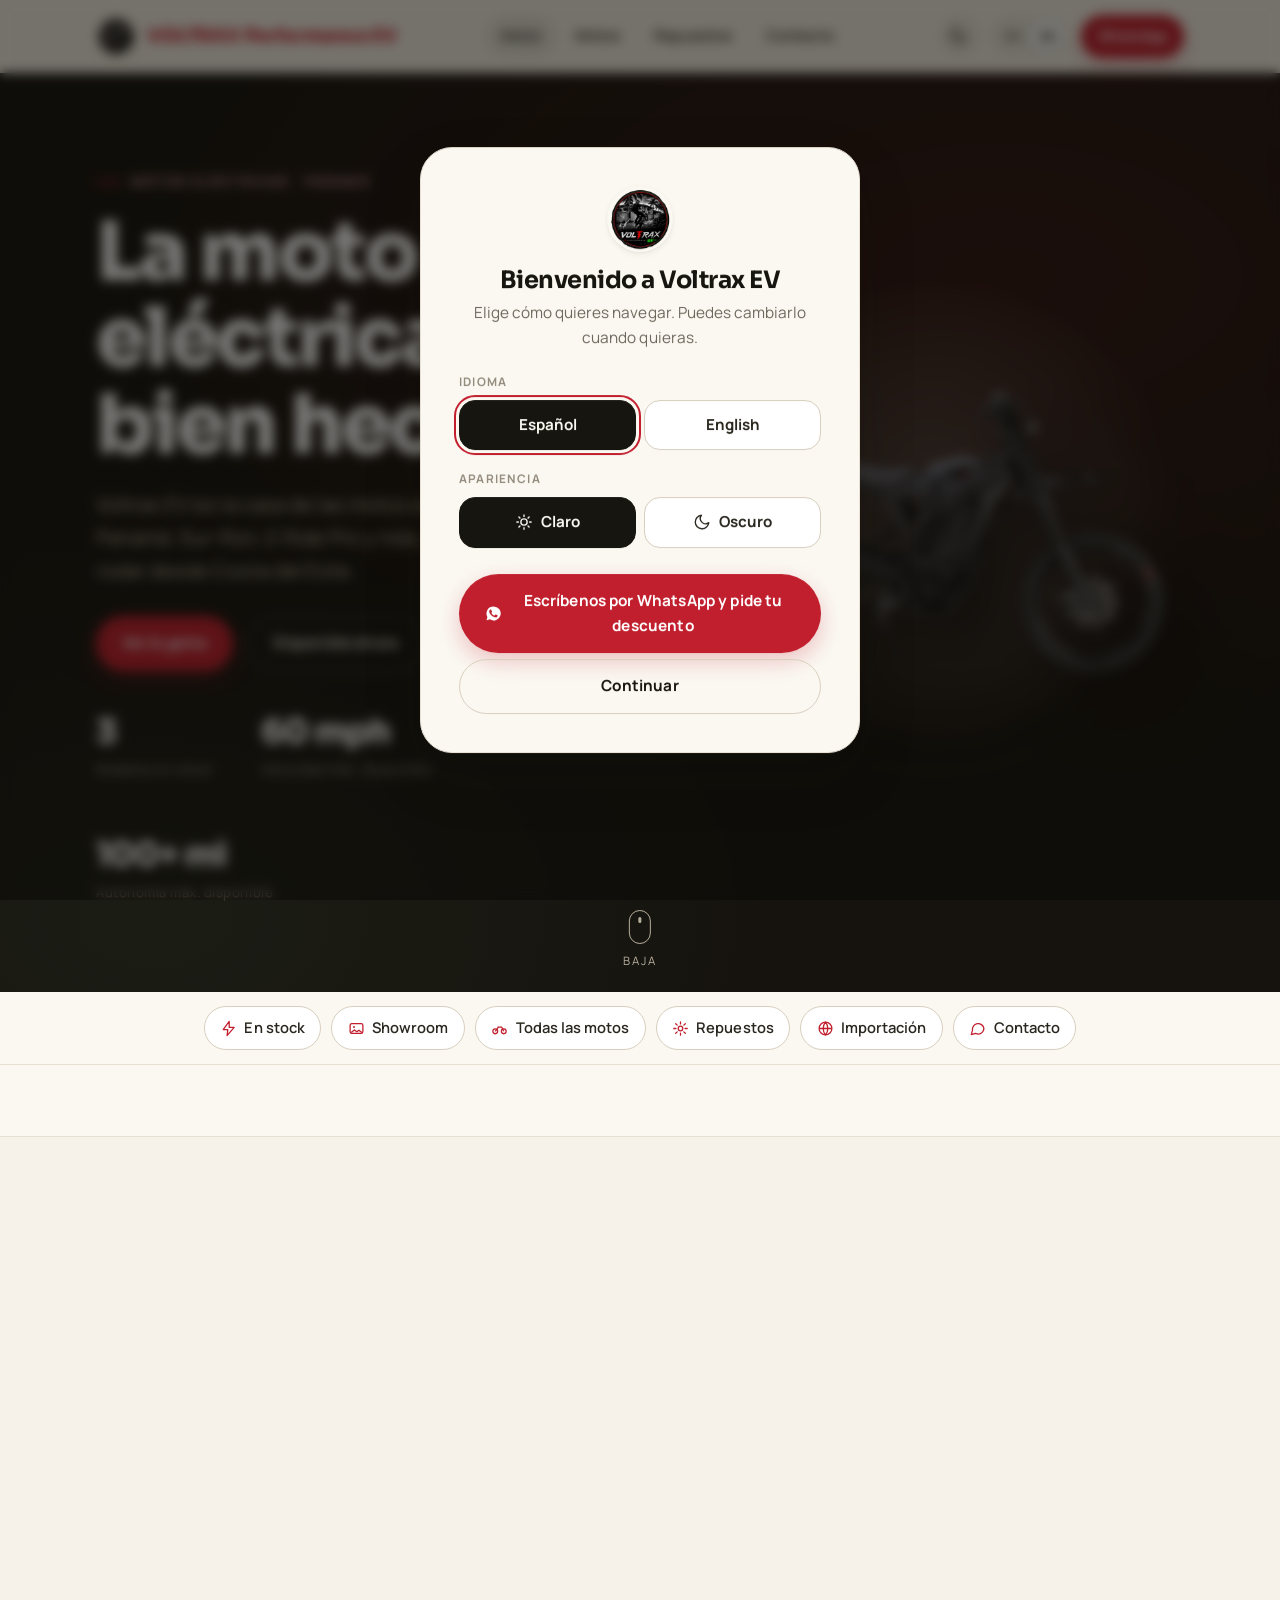
==== index.html @ 780dd415 "Add quick section nav and popup flight-to-header animation - Onboarding popup card now animates up i" ====
<!DOCTYPE html>
<html lang="es">
<head>
  <meta charset="UTF-8">
  <meta name="viewport" content="width=device-width, initial-scale=1">
  <script>(function(){var d=document.documentElement;d.className+=" js";try{var t=localStorage.getItem("voltrax-theme");if(t==="dark"||t==="light")d.setAttribute("data-theme",t);var l=localStorage.getItem("voltrax-lang");d.setAttribute("lang",(l==="en"||l==="es")?l:"es");}catch(e){d.setAttribute("lang","es");}})();</script>
  <title>Motos Eléctricas en Panamá | Voltrax EV — Sur-Ron, E-Ride Pro</title>
  <meta name="description" content="Concesionario de motos eléctricas en Costa del Este, Panamá. E-Ride Pro S 16, SS 2.0 y SS 3.0 en stock, más repuestos, Sur-Ron y EBox por encargo. Consulta por WhatsApp.">
  <meta name="keywords" content="motos eléctricas Panamá, Sur-Ron Panamá, Surron Ultra Bee, E-Ride Pro, EBox, moto eléctrica, motos eléctricas off road, concesionario de motos eléctricas, Costa del Este, Voltrax EV">
  <meta name="robots" content="index, follow, max-image-preview:large, max-snippet:-1, max-video-preview:-1">
  <meta name="author" content="Voltrax EV">
  <meta name="geo.region" content="PA-8">
  <meta name="geo.placename" content="Costa del Este, Ciudad de Panamá">
  <link rel="canonical" href="https://phantom-deploy.github.io/voltrax.github.io/">
  <meta name="theme-color" content="#16130E">

  <!-- Open Graph -->
  <meta property="og:type" content="website">
  <meta property="og:site_name" content="Voltrax EV">
  <meta property="og:url" content="https://phantom-deploy.github.io/voltrax.github.io/">
  <meta property="og:title" content="Motos Eléctricas en Panamá | Voltrax EV">
  <meta property="og:description" content="E-Ride Pro S 16, SS 2.0 y SS 3.0 en stock en Costa del Este, Panamá. Repuestos, accesorios e importación por pedido especial.">
  <meta property="og:image" content="https://phantom-deploy.github.io/voltrax.github.io/assets/img/brand/og-cover.jpg">
  <meta property="og:image:width" content="1200">
  <meta property="og:image:height" content="630">
  <meta property="og:image:type" content="image/jpeg">
  <meta property="og:image:alt" content="Voltrax EV">
  <meta property="og:locale" content="es_PA">
  <meta property="og:locale:alternate" content="en_US">
  <meta name="twitter:card" content="summary_large_image">
  <meta name="twitter:title" content="Motos Eléctricas en Panamá | Voltrax EV">
  <meta name="twitter:description" content="E-Ride Pro S 16, SS 2.0 y SS 3.0 en stock en Costa del Este, Panamá.">
  <meta name="twitter:image" content="https://phantom-deploy.github.io/voltrax.github.io/assets/img/brand/og-cover.jpg">
  <meta name="twitter:image:alt" content="Voltrax EV — Motos eléctricas en Panamá">

  <link rel="alternate" hreflang="es" href="https://phantom-deploy.github.io/voltrax.github.io/">
  <link rel="alternate" hreflang="en" href="https://phantom-deploy.github.io/voltrax.github.io/?lang=en">
  <link rel="alternate" hreflang="x-default" href="https://phantom-deploy.github.io/voltrax.github.io/">

  <link rel="icon" href="assets/img/brand/favicon-32.png" sizes="32x32">
  <link rel="apple-touch-icon" href="assets/img/brand/favicon-180.png">
  <link rel="manifest" href="site.webmanifest">

  <link rel="preconnect" href="https://fonts.googleapis.com">
  <link rel="preconnect" href="https://fonts.gstatic.com" crossorigin>
  <link rel="preload" as="image" href="assets/img/bikes/eride-pro-ss-3.webp"
        imagesrcset="assets/img/bikes/eride-pro-ss-3@500.webp 500w, assets/img/bikes/eride-pro-ss-3@800.webp 800w, assets/img/bikes/eride-pro-ss-3.webp 1400w"
        imagesizes="(max-width: 900px) 92vw, 46vw" fetchpriority="high">
  <link href="https://fonts.googleapis.com/css2?family=Manrope:wght@400;500;600;700;800&family=Sora:wght@600;700;800&display=swap" rel="stylesheet">
  <link rel="stylesheet" href="assets/css/styles.css?v=9">

  <script type="application/ld+json">
  {
    "@context": "https://schema.org",
    "@graph": [
      {
        "@type": "Organization",
        "@id": "https://phantom-deploy.github.io/voltrax.github.io/#organization",
        "name": "Voltrax EV",
        "url": "https://phantom-deploy.github.io/voltrax.github.io/",
        "logo": "https://phantom-deploy.github.io/voltrax.github.io/assets/img/brand/logo.webp",
        "image": "https://phantom-deploy.github.io/voltrax.github.io/assets/img/brand/og-cover.jpg",
        "email": "andres@voltrax-ev.com",
        "telephone": "+507 6013-9901",
        "sameAs": [
          "https://www.instagram.com/voltrax.ev",
          "https://www.tiktok.com/@voltrax.ev",
          "https://wa.me/50760139901"
        ],
        "contactPoint": {
          "@type": "ContactPoint",
          "telephone": "+507 6013-9901",
          "contactType": "sales",
          "areaServed": "PA",
          "availableLanguage": ["es", "en"]
        }
      },
      {
        "@type": "WebSite",
        "@id": "https://phantom-deploy.github.io/voltrax.github.io/#website",
        "url": "https://phantom-deploy.github.io/voltrax.github.io/",
        "name": "Voltrax EV",
        "inLanguage": "es",
        "publisher": { "@id": "https://phantom-deploy.github.io/voltrax.github.io/#organization" }
      },
      {
        "@type": ["MotorcycleDealer", "Store"],
        "@id": "https://phantom-deploy.github.io/voltrax.github.io/#dealer",
        "name": "Voltrax EV",
        "description": "Concesionario de motos eléctricas premium en Costa del Este, Panamá: Sur-Ron, E-Ride Pro y EBox, con repuestos e importación por pedido especial.",
        "url": "https://phantom-deploy.github.io/voltrax.github.io/",
        "image": "https://phantom-deploy.github.io/voltrax.github.io/assets/img/brand/og-cover.jpg",
        "telephone": "+507 6013-9901",
        "email": "andres@voltrax-ev.com",
        "priceRange": "$$$",
        "currenciesAccepted": "USD",
        "knowsLanguage": ["es", "en"],
        "parentOrganization": { "@id": "https://phantom-deploy.github.io/voltrax.github.io/#organization" },
        "address": {
          "@type": "PostalAddress",
          "streetAddress": "Rada Plaza, Costa del Este",
          "addressLocality": "Ciudad de Panamá",
          "addressRegion": "Provincia de Panamá",
          "addressCountry": "PA"
        },
        "areaServed": ["Panamá", "Ciudad de Panamá", "Costa del Este"],
        "hasMap": "https://www.google.com/maps/search/?api=1&query=Rada+Plaza+Costa+del+Este+Panama",
        "sameAs": [
          "https://www.instagram.com/voltrax.ev",
          "https://www.tiktok.com/@voltrax.ev"
        ],
        "hasOfferCatalog": {
          "@type": "OfferCatalog",
          "name": "Motos eléctricas en stock",
          "itemListElement": [
            { "@type": "Offer", "availability": "https://schema.org/InStock", "itemOffered": { "@type": "Product", "name": "E-Ride Pro SS 3.0", "brand": "E Ride Pro", "category": "Moto eléctrica" } },
            { "@type": "Offer", "availability": "https://schema.org/InStock", "itemOffered": { "@type": "Product", "name": "E-Ride Pro SS 2.0", "brand": "E Ride Pro", "category": "Moto eléctrica" } },
            { "@type": "Offer", "availability": "https://schema.org/InStock", "itemOffered": { "@type": "Product", "name": "E-Ride Pro S 16\"", "brand": "E Ride Pro", "category": "Moto eléctrica" } },
            { "@type": "Offer", "availability": "https://schema.org/OutOfStock", "itemOffered": { "@type": "Product", "name": "Sur-Ron Ultra Bee HP", "brand": "Sur-Ron", "category": "Moto eléctrica" } },
            { "@type": "Offer", "availability": "https://schema.org/OutOfStock", "itemOffered": { "@type": "Product", "name": "EBox Dragster", "brand": "EBox", "category": "Moto eléctrica" } }
          ]
        }
      }
    ]
  }
  </script>
</head>
<body>
  <a class="skip-link" href="#main" data-i18n="nav.home">Skip to content</a>

  <!-- ============================================================ HEADER -->
  <header class="site-header">
    <div class="container nav">
      <a class="brand" href="index.html" aria-label="Voltrax EV home">
        <img src="assets/img/brand/logo@192.webp" alt="" width="40" height="40">
        <span><b>VOLTRAX</b> <span data-i18n="brand.perf">Performance EV</span></span>
      </a>
      <nav class="nav-links" aria-label="Primary">
        <a href="index.html" data-nav="index.html" data-i18n="nav.home">Home</a>
        <a href="bikes.html" data-nav="bikes.html" data-i18n="nav.bikes">Bikes</a>
        <a href="parts.html" data-nav="parts.html" data-i18n="nav.parts">Parts</a>
        <a href="index.html#contact" data-i18n="nav.contact">Contact</a>
      </nav>
      <div class="nav-right">
        <button class="theme-toggle" type="button" data-theme-toggle data-i18n-attr="aria-label:theme.toggle" aria-label="Toggle light / dark mode">
          <svg class="ico-moon" viewBox="0 0 24 24" fill="none" aria-hidden="true"><path d="M21 12.8A9 9 0 1 1 11.2 3a7 7 0 0 0 9.8 9.8Z" stroke="currentColor" stroke-width="1.8" stroke-linejoin="round"/></svg>
          <svg class="ico-sun" viewBox="0 0 24 24" fill="none" aria-hidden="true"><circle cx="12" cy="12" r="4" stroke="currentColor" stroke-width="1.8"/><path d="M12 2v2M12 20v2M4 12H2M22 12h-2M5 5l1.4 1.4M17.6 17.6 19 19M19 5l-1.4 1.4M6.4 17.6 5 19" stroke="currentColor" stroke-width="1.8" stroke-linecap="round"/></svg>
        </button>
        <div class="lang-toggle" role="group" aria-label="Language">
          <button type="button" data-lang="en" data-i18n="lang.en">EN</button>
          <button type="button" data-lang="es" data-i18n="lang.es">ES</button>
        </div>
        <a class="btn btn--primary btn--sm" href="https://wa.me/50760139901" target="_blank" rel="noopener" data-i18n="cta.whatsapp">WhatsApp</a>
        <button class="nav-toggle" aria-label="Menu" aria-expanded="false" aria-controls="mobileNav"><span></span></button>
      </div>
    </div>
    <nav class="nav-mobile" id="mobileNav" aria-label="Mobile">
      <a href="index.html" data-i18n="nav.home">Home</a>
      <a href="bikes.html" data-i18n="nav.bikes">Bikes</a>
      <a href="parts.html" data-i18n="nav.parts">Parts</a>
      <a href="index.html#contact" data-i18n="nav.contact">Contact</a>
      <a class="btn btn--primary" href="https://wa.me/50760139901" target="_blank" rel="noopener" data-i18n="cta.whatsapp">WhatsApp</a>
    </nav>
  </header>

  <main id="main">
    <!-- ============================================================ HERO -->
    <section class="hero">
      <div class="container hero-inner">
        <div class="hero-copy reveal in">
          <p class="eyebrow" data-i18n="hero.eyebrow">Electric motorcycles · Panama</p>
          <h1 class="h-display" data-i18n="hero.title" style="margin:18px 0">The electric ride, done properly.</h1>
          <p class="lead" data-i18n="hero.sub">Voltrax EV is Panama's home for premium electric motorcycles.</p>
          <div class="btn-row" style="margin-top:30px">
            <a class="btn btn--primary" href="bikes.html" data-i18n="cta.viewBikes">View the lineup</a>
            <a class="btn btn--on-dark" href="#featured" data-i18n="feat.eyebrow">In stock now</a>
          </div>
          <div class="hero-stats">
            <div class="hero-stat"><div class="n" data-i18n="hero.stat1n">5</div><div class="l" data-i18n="hero.stat1l">Models in stock</div></div>
            <div class="hero-stat"><div class="n" data-i18n="hero.stat2n">60 mph</div><div class="l" data-i18n="hero.stat2l">Top speed available</div></div>
            <div class="hero-stat"><div class="n" data-i18n="hero.stat3n">100+ mi</div><div class="l" data-i18n="hero.stat3l">Max range available</div></div>
          </div>
        </div>
        <div class="hero-stage reveal in">
          <span class="disc d2"></span><span class="disc"></span>
          <img class="hero-bike" src="assets/img/bikes/eride-pro-ss-3.webp"
               srcset="assets/img/bikes/eride-pro-ss-3@500.webp 500w,
                       assets/img/bikes/eride-pro-ss-3@800.webp 800w,
                       assets/img/bikes/eride-pro-ss-3.webp 1400w"
               sizes="(max-width: 900px) 92vw, 46vw"
               alt="E Ride Pro SS 3.0 electric off-road motorcycle" fetchpriority="high" width="1200" height="770">
        </div>
      </div>
      <a class="hero-scroll" href="#featured" aria-label="Scroll to inventory">
        <span class="mouse"></span><span data-i18n="hero.scroll">Scroll</span>
      </a>
    </section>

    <!-- quick section shortcuts -->
    <nav class="quicknav" data-i18n-attr="aria-label:quick.label" aria-label="Jump to a section">
      <div class="container quicknav__inner">
        <a class="qbtn" href="#featured"><svg viewBox="0 0 24 24" fill="none" aria-hidden="true"><path d="M13 2 4.5 13.5H11l-1 8.5L20 10.5H13V2Z" stroke="currentColor" stroke-width="1.8" stroke-linejoin="round"/></svg><span data-i18n="quick.inStock"></span></a>
        <a class="qbtn" href="#showroom"><svg viewBox="0 0 24 24" fill="none" aria-hidden="true"><rect x="3" y="5" width="18" height="14" rx="2.5" stroke="currentColor" stroke-width="1.8"/><circle cx="8.5" cy="10" r="1.4" fill="currentColor"/><path d="m4.5 17.5 4.5-3.5 3.5 2.6 3-2.2 4 3.1" stroke="currentColor" stroke-width="1.8" stroke-linejoin="round"/></svg><span data-i18n="quick.showroom"></span></a>
        <a class="qbtn" href="bikes.html"><svg viewBox="0 0 24 24" fill="none" aria-hidden="true"><circle cx="6" cy="16" r="3.4" stroke="currentColor" stroke-width="1.8"/><circle cx="18" cy="16" r="3.4" stroke="currentColor" stroke-width="1.8"/><path d="m6 16 4.5-6H15l3 6M9 10h6" stroke="currentColor" stroke-width="1.8" stroke-linejoin="round"/></svg><span data-i18n="quick.allBikes"></span></a>
        <a class="qbtn" href="parts.html"><svg viewBox="0 0 24 24" fill="none" aria-hidden="true"><circle cx="12" cy="12" r="3.2" stroke="currentColor" stroke-width="1.8"/><path d="M12 2.5v3M12 18.5v3M2.5 12h3M18.5 12h3M5.2 5.2l2.1 2.1M16.7 16.7l2.1 2.1M18.8 5.2l-2.1 2.1M7.3 16.7l-2.1 2.1" stroke="currentColor" stroke-width="1.8" stroke-linecap="round"/></svg><span data-i18n="quick.parts"></span></a>
        <a class="qbtn" href="#import"><svg viewBox="0 0 24 24" fill="none" aria-hidden="true"><circle cx="12" cy="12" r="9" stroke="currentColor" stroke-width="1.8"/><path d="M3.2 12h17.6M12 3a14 14 0 0 1 0 18 14 14 0 0 1 0-18Z" stroke="currentColor" stroke-width="1.8"/></svg><span data-i18n="quick.import"></span></a>
        <a class="qbtn" href="#contact"><svg viewBox="0 0 24 24" fill="none" aria-hidden="true"><path d="M21 11.8a8 8 0 0 1-11.7 7.1L3.2 20.6l1.7-6A8 8 0 1 1 21 11.8Z" stroke="currentColor" stroke-width="1.8" stroke-linejoin="round"/></svg><span data-i18n="quick.contact"></span></a>
      </div>
    </nav>

    <!-- ========================================================= MARQUEE -->
    <div class="marquee" aria-hidden="true">
      <div class="marquee__track">
        <span>Sur-Ron<span></span></span><span>E Ride Pro</span><span>EBox</span><span>Baja Designs</span><span>ProTaper</span><span>ODI</span><span>GUTS Racing</span>
        <span>Sur-Ron</span><span>E Ride Pro</span><span>EBox</span><span>Baja Designs</span><span>ProTaper</span><span>ODI</span><span>GUTS Racing</span>
      </div>
    </div>

    <!-- ======================================================== FEATURED -->
    <section class="section" id="featured">
      <div class="container">
        <div class="section-head reveal">
          <p class="eyebrow" data-i18n="feat.eyebrow">In stock now</p>
          <h2 class="h1" data-i18n="feat.title" style="margin-top:14px">Ride it home this week.</h2>
          <p class="lead" data-i18n="feat.sub">Every bike below is on our floor in Costa del Este.</p>
        </div>
        <div class="grid grid--bikes" id="featuredGrid"></div>
        <div class="reveal" style="margin-top:40px">
          <a class="link-arrow" href="bikes.html"><span data-i18n="cta.exploreBikes">Explore all bikes</span>
            <svg viewBox="0 0 24 24" fill="none"><path d="M5 12h14M13 6l6 6-6 6" stroke="currentColor" stroke-width="2" stroke-linecap="round" stroke-linejoin="round"/></svg></a>
        </div>
      </div>
    </section>

    <!-- ======================================================== SHOWROOM -->
    <section class="section showroom-band" id="showroom" aria-labelledby="showroomHeading">
      <div class="container">
        <div class="section-head reveal">
          <p class="eyebrow" data-i18n="showroom.eyebrow">Our showroom</p>
          <h2 class="h1" id="showroomHeading" data-i18n="showroom.title" style="margin-top:14px">Come see it in person.</h2>
          <p class="lead" data-i18n="showroom.sub"></p>
        </div>
        <div class="shots" data-showroom="all"></div>
        <div class="reveal" style="margin-top:36px">
          <a class="link-arrow" href="index.html#contact"><span data-i18n="cta.getDirections">Get directions</span>
            <svg viewBox="0 0 24 24" fill="none"><path d="M5 12h14M13 6l6 6-6 6" stroke="currentColor" stroke-width="2" stroke-linecap="round" stroke-linejoin="round"/></svg></a>
        </div>
      </div>
    </section>

    <!-- ========================================================= WHY US -->
    <section class="section" style="background:var(--cream-2);border-block:1px solid var(--line)">
      <div class="container">
        <div class="section-head reveal">
          <p class="eyebrow" data-i18n="why.eyebrow">Why Voltrax</p>
          <h2 class="h1" data-i18n="why.title" style="margin-top:14px">A dealership, not a drop-ship.</h2>
          <p class="lead" data-i18n="why.sub">Buying an electric motorcycle should feel like buying a premium vehicle.</p>
        </div>
        <div class="adv-grid">
          <article class="adv-card reveal" data-delay="1"><div class="ico" data-why-ico="0"></div><h3 data-i18n="why.1t">Bikes you can see first</h3><p data-i18n="why.1d"></p></article>
          <article class="adv-card reveal" data-delay="2"><div class="ico" data-why-ico="1"></div><h3 data-i18n="why.2t">Verified specs</h3><p data-i18n="why.2d"></p></article>
          <article class="adv-card reveal" data-delay="3"><div class="ico" data-why-ico="2"></div><h3 data-i18n="why.3t">Parts in-country</h3><p data-i18n="why.3d"></p></article>
          <article class="adv-card reveal" data-delay="1"><div class="ico" data-why-ico="3"></div><h3 data-i18n="why.4t">Import program</h3><p data-i18n="why.4d"></p></article>
          <article class="adv-card reveal" data-delay="2"><div class="ico" data-why-ico="4"></div><h3 data-i18n="why.5t">WhatsApp-first</h3><p data-i18n="why.5d"></p></article>
          <article class="adv-card reveal" data-delay="3"><div class="ico" data-why-ico="5"></div><h3 data-i18n="why.6t">For our roads</h3><p data-i18n="why.6d"></p></article>
        </div>
      </div>
    </section>

    <!-- ========================================================== IMPORT -->
    <section class="section" id="import">
      <div class="container">
        <div class="import reveal">
          <div style="max-width:64ch">
            <p class="eyebrow" data-i18n="import.eyebrow">Import program</p>
            <h2 class="h1" data-i18n="import.title" style="margin-top:14px">Not on our floor? We'll bring it in.</h2>
            <p class="lead" data-i18n="import.sub" style="margin-top:16px"></p>
          </div>
          <div class="steps">
            <div class="step"><div class="num">1</div><h3 data-i18n="import.s1t">Tell us the model</h3><p data-i18n="import.s1d"></p></div>
            <div class="step"><div class="num">2</div><h3 data-i18n="import.s2t">We confirm and quote</h3><p data-i18n="import.s2d"></p></div>
            <div class="step"><div class="num">3</div><h3 data-i18n="import.s3t">Pickup at Voltrax</h3><p data-i18n="import.s3d"></p></div>
          </div>
          <p class="import-note">
            <svg viewBox="0 0 24 24" fill="none"><circle cx="12" cy="12" r="9" stroke="currentColor" stroke-width="1.8"/><path d="M12 8h.01M11 12h1v4h1" stroke="currentColor" stroke-width="1.8" stroke-linecap="round" stroke-linejoin="round"/></svg>
            <span data-i18n="import.note"></span>
          </p>
          <div class="btn-row" style="margin-top:28px;position:relative;z-index:2">
            <a class="btn btn--primary" data-import-cta href="https://wa.me/50760139901" target="_blank" rel="noopener" data-i18n="import.cta">Request an import</a>
          </div>
        </div>
      </div>
    </section>

    <!-- =================================================== PARTS TEASER -->
    <section class="section" id="parts" style="background:var(--cream-2);border-block:1px solid var(--line)">
      <div class="container">
        <div class="section-head reveal" style="display:flex;justify-content:space-between;align-items:flex-end;max-width:none;gap:20px;flex-wrap:wrap">
          <div style="max-width:52ch">
            <p class="eyebrow" data-i18n="partsteaser.eyebrow">Parts & accessories</p>
            <h2 class="h1" data-i18n="partsteaser.title" style="margin-top:14px">Keep it running. Make it yours.</h2>
            <p class="lead" data-i18n="partsteaser.sub" style="margin-top:16px"></p>
          </div>
          <a class="btn btn--ghost" href="parts.html" data-i18n="cta.browseParts">Browse parts</a>
        </div>
        <div class="parts-grid" id="partsTeaserGrid"></div>
      </div>
    </section>

    <!-- ========================================================= CONTACT -->
    <section class="section" id="contact">
      <div class="container">
        <div class="contact-grid">
          <div class="reveal">
            <p class="eyebrow" data-i18n="contact.eyebrow">Visit / contact</p>
            <h2 class="h1" data-i18n="contact.title" style="margin-top:14px">Come see the bikes.</h2>
            <p class="lead" data-i18n="contact.sub" style="margin-top:16px"></p>
            <div class="contact-list">
              <div class="contact-item">
                <div class="ico"><svg viewBox="0 0 24 24" fill="none"><path d="M12 21s7-6.3 7-11a7 7 0 1 0-14 0c0 4.7 7 11 7 11Z" stroke="currentColor" stroke-width="1.8" stroke-linejoin="round"/><circle cx="12" cy="10" r="2.6" stroke="currentColor" stroke-width="1.8"/></svg></div>
                <div><div class="k" data-i18n="contact.addressK">Showroom</div>
                  <p>Rada Plaza, Costa del Este, Panamá</p>
                  <a class="link-arrow" style="font-size:.92rem;margin-top:4px" href="https://www.google.com/maps/search/?api=1&query=Rada+Plaza+Costa+del+Este+Panama" target="_blank" rel="noopener"><span data-i18n="cta.getDirections">Get directions</span></a>
                </div>
              </div>
              <div class="contact-item">
                <div class="ico"><svg viewBox="0 0 24 24" fill="none"><path d="M6.5 3h3l1.5 4-2 1.5a12 12 0 0 0 5 5l1.5-2 4 1.5v3a2 2 0 0 1-2.2 2A17 17 0 0 1 4.5 5.2 2 2 0 0 1 6.5 3Z" stroke="currentColor" stroke-width="1.8" stroke-linejoin="round"/></svg></div>
                <div><div class="k" data-i18n="contact.phoneK">Phone / WhatsApp</div>
                  <a href="tel:+50760139901">+507 6013-9901</a>
                </div>
              </div>
              <div class="contact-item">
                <div class="ico"><svg viewBox="0 0 24 24" fill="none"><rect x="3" y="5" width="18" height="14" rx="2" stroke="currentColor" stroke-width="1.8"/><path d="m4 7 8 6 8-6" stroke="currentColor" stroke-width="1.8" stroke-linejoin="round"/></svg></div>
                <div><div class="k" data-i18n="contact.emailK">Email</div>
                  <a href="mailto:andres@voltrax-ev.com">andres@voltrax-ev.com</a>
                </div>
              </div>
              <div class="contact-item">
                <div class="ico"><svg viewBox="0 0 24 24" fill="none"><rect x="3" y="3" width="18" height="18" rx="5" stroke="currentColor" stroke-width="1.8"/><circle cx="12" cy="12" r="4" stroke="currentColor" stroke-width="1.8"/><circle cx="17.4" cy="6.6" r="1.1" fill="currentColor"/></svg></div>
                <div><div class="k" data-i18n="contact.socialK">Social</div>
                  <a href="https://www.instagram.com/voltrax.ev" target="_blank" rel="noopener">Instagram @voltrax.ev</a>
                  <a href="https://www.tiktok.com/@voltrax.ev" target="_blank" rel="noopener">TikTok @voltrax.ev</a>
                </div>
              </div>
            </div>
          </div>

          <form class="card-form reveal" id="inquiryForm" data-delay="1" novalidate>
            <h3 class="h3" data-i18n="contact.formTitle" style="margin-bottom:18px">Send an inquiry</h3>
            <div class="field-row">
              <div class="field">
                <label for="f-name" data-i18n="form.name">Name</label>
                <input id="f-name" name="name_" type="text" autocomplete="name" required>
              </div>
              <div class="field">
                <label for="f-contact" data-i18n="form.contactby">Phone or email</label>
                <input id="f-contact" name="contact_" type="text" autocomplete="tel" required>
              </div>
            </div>
            <div class="field">
              <label for="f-interest" data-i18n="form.interest">I'm interested in</label>
              <select id="f-interest" name="interest">
                <option value="general" data-i18n="form.interestAny">General inquiry</option>
                <option value="surron-ultra-bee">Sur-Ron Ultra Bee HP</option>
                <option value="eride-pro-ss-3">E Ride Pro SS 3.0</option>
                <option value="eride-pro-ss">E Ride Pro SS</option>
                <option value="eride-pro-s-16">E Ride Pro S 16"</option>
                <option value="ebox-dragster">EBox Dragster</option>
                <option value="import" data-i18n="form.interestImport">An import / special order</option>
                <option value="parts" data-i18n="form.interestParts">Parts & accessories</option>
              </select>
            </div>
            <div class="field">
              <label for="f-message" data-i18n="form.message">Message</label>
              <textarea id="f-message" name="message_" data-i18n-attr="placeholder:form.msgPlaceholder"></textarea>
            </div>
            <div class="btn-row">
              <button type="submit" class="btn btn--primary">
                <svg viewBox="0 0 24 24" fill="currentColor" style="width:1.1em;height:1.1em"><path d="M12 2a10 10 0 0 0-8.6 15l-1.3 4.7 4.8-1.3A10 10 0 1 0 12 2Zm5.6 14.2c-.24.67-1.4 1.3-1.93 1.34-.5.05-1.13.07-1.83-.11a10.6 10.6 0 0 1-1.66-.62c-2.92-1.26-4.83-4.2-4.98-4.4-.15-.2-1.2-1.6-1.2-3.05 0-1.45.76-2.16 1.03-2.46.27-.3.58-.37.78-.37l.56.01c.18 0 .42-.07.66.5.24.58.82 2 .9 2.15.07.15.12.32.02.52-.1.2-.15.32-.3.5-.15.17-.3.38-.44.5-.15.15-.3.31-.13.6.17.3.76 1.25 1.63 2.02 1.12 1 2.06 1.31 2.35 1.46.3.15.47.12.64-.07.17-.2.74-.86.94-1.16.2-.3.4-.25.66-.15.27.1 1.7.8 1.99.95.29.15.48.22.55.34.07.12.07.7-.17 1.37Z"/></svg>
                <span data-i18n="cta.sendInquiry">Send inquiry on WhatsApp</span>
              </button>
              <button type="button" class="btn btn--ghost" id="emailInstead" data-i18n="cta.emailInstead">or email us</button>
            </div>
            <p class="form-note" style="margin-top:14px" data-i18n="form.privacy"></p>
          </form>
        </div>
      </div>
    </section>

    <!-- ========================================================= CTA BAND -->
    <section class="section section--tight">
      <div class="container">
        <div class="cta-band reveal">
          <h2 class="h1" data-i18n="ctaband.title">Ready to ride electric?</h2>
          <p class="lead" data-i18n="ctaband.sub" style="margin-top:14px;max-width:56ch"></p>
          <div class="btn-row">
            <a class="btn btn--primary" href="https://wa.me/50760139901" target="_blank" rel="noopener" data-i18n="cta.talkToUs">Talk to us</a>
            <a class="btn btn--light" href="bikes.html" data-i18n="cta.viewBikes">View the lineup</a>
          </div>
        </div>
      </div>
    </section>
  </main>

  <!-- ============================================================ FOOTER -->
  <footer class="site-footer">
    <div class="container">
      <div class="footer-top">
        <div class="footer-brand">
          <a class="brand" href="index.html"><img src="assets/img/brand/logo@192.webp" alt="" width="40" height="40"><span><b>VOLTRAX</b> EV</span></a>
          <p data-i18n="footer.tagline">Premium electric motorcycles, sold and supported in Panama.</p>
          <div class="socials">
            <a href="https://www.instagram.com/voltrax.ev" target="_blank" rel="noopener" aria-label="Instagram"><svg viewBox="0 0 24 24" fill="none"><rect x="3" y="3" width="18" height="18" rx="5" stroke="currentColor" stroke-width="1.8"/><circle cx="12" cy="12" r="4" stroke="currentColor" stroke-width="1.8"/><circle cx="17.4" cy="6.6" r="1.1" fill="currentColor"/></svg></a>
            <a href="https://www.tiktok.com/@voltrax.ev" target="_blank" rel="noopener" aria-label="TikTok"><svg viewBox="0 0 24 24" fill="currentColor"><path d="M16.5 3c.3 2.1 1.5 3.6 3.5 3.9v2.5c-1.3.1-2.5-.3-3.6-1v6.1a5.5 5.5 0 1 1-5.5-5.5c.3 0 .6 0 .9.1v2.6a2.9 2.9 0 1 0 2 2.8V3h2.7Z"/></svg></a>
            <a href="https://wa.me/50760139901" target="_blank" rel="noopener" aria-label="WhatsApp"><svg viewBox="0 0 24 24" fill="currentColor"><path d="M12 2a10 10 0 0 0-8.6 15l-1.3 4.7 4.8-1.3A10 10 0 1 0 12 2Zm5.6 14.2c-.24.67-1.4 1.3-1.93 1.34-.5.05-1.13.07-1.83-.11a10.6 10.6 0 0 1-1.66-.62c-2.92-1.26-4.83-4.2-4.98-4.4-.15-.2-1.2-1.6-1.2-3.05 0-1.45.76-2.16 1.03-2.46.27-.3.58-.37.78-.37l.56.01c.18 0 .42-.07.66.5.24.58.82 2 .9 2.15.07.15.12.32.02.52-.1.2-.15.32-.3.5-.15.17-.3.38-.44.5-.15.15-.3.31-.13.6.17.3.76 1.25 1.63 2.02 1.12 1 2.06 1.31 2.35 1.46.3.15.47.12.64-.07.17-.2.74-.86.94-1.16.2-.3.4-.25.66-.15.27.1 1.7.8 1.99.95.29.15.48.22.55.34.07.12.07.7-.17 1.37Z"/></svg></a>
          </div>
        </div>
        <div class="footer-col">
          <h4 data-i18n="footer.explore">Explore</h4>
          <a href="index.html" data-i18n="nav.home">Home</a>
          <a href="bikes.html" data-i18n="nav.bikes">Bikes</a>
          <a href="parts.html" data-i18n="nav.parts">Parts</a>
          <a href="index.html#contact" data-i18n="nav.contact">Contact</a>
        </div>
        <div class="footer-col">
          <h4 data-i18n="footer.visit">Visit</h4>
          <p>Rada Plaza</p>
          <p>Costa del Este</p>
          <p>Panamá</p>
          <a href="https://www.google.com/maps/search/?api=1&query=Rada+Plaza+Costa+del+Este+Panama" target="_blank" rel="noopener" data-i18n="cta.getDirections">Get directions</a>
        </div>
        <div class="footer-col">
          <h4 data-i18n="footer.connect">Connect</h4>
          <a href="tel:+50760139901">+507 6013-9901</a>
          <a href="mailto:andres@voltrax-ev.com">andres@voltrax-ev.com</a>
          <a href="https://www.instagram.com/voltrax.ev" target="_blank" rel="noopener">Instagram</a>
          <a href="https://www.tiktok.com/@voltrax.ev" target="_blank" rel="noopener">TikTok</a>
        </div>
      </div>
      <div class="footer-bottom">
        <p>© <span id="year">2026</span> Voltrax EV. <span data-i18n="footer.rights">All rights reserved.</span></p>
        <p style="max-width:60ch;color:var(--on-char-mut)" data-i18n="footer.specsNote"></p>
      </div>
    </div>
  </footer>

  <!-- first-visit onboarding -->
  <div class="onboard" id="onboard" role="dialog" aria-modal="true" aria-labelledby="onboardTitle">
    <div class="onboard__scrim"></div>
    <div class="onboard__card">
      <img class="onboard__logo" src="assets/img/brand/logo@192.webp" alt="Voltrax EV" width="66" height="66">
      <h2 id="onboardTitle" data-i18n="onboard.title">Bienvenido a Voltrax EV</h2>
      <p data-i18n="onboard.sub">Elige cómo quieres navegar.</p>
      <div class="onboard__group">
        <div class="onboard__label" data-i18n="onboard.langLabel">Idioma</div>
        <div class="seg">
          <button type="button" data-onboard-lang="es" aria-pressed="true"><span data-i18n="onboard.langEs">Español</span></button>
          <button type="button" data-onboard-lang="en" aria-pressed="false"><span data-i18n="onboard.langEn">English</span></button>
        </div>
      </div>
      <div class="onboard__group">
        <div class="onboard__label" data-i18n="onboard.themeLabel">Apariencia</div>
        <div class="seg">
          <button type="button" data-theme-opt="light" aria-pressed="true">
            <svg viewBox="0 0 24 24" fill="none" aria-hidden="true"><circle cx="12" cy="12" r="4.2" stroke="currentColor" stroke-width="1.8"/><path d="M12 2.5v2M12 19.5v2M4.5 12h-2M21.5 12h-2M5.2 5.2l1.4 1.4M17.4 17.4l1.4 1.4M18.8 5.2l-1.4 1.4M6.6 17.4l-1.4 1.4" stroke="currentColor" stroke-width="1.8" stroke-linecap="round"/></svg>
            <span data-i18n="onboard.light">Claro</span>
          </button>
          <button type="button" data-theme-opt="dark" aria-pressed="false">
            <svg viewBox="0 0 24 24" fill="none" aria-hidden="true"><path d="M21 12.8A9 9 0 1 1 11.2 3a7 7 0 0 0 9.8 9.8Z" stroke="currentColor" stroke-width="1.8" stroke-linejoin="round"/></svg>
            <span data-i18n="onboard.dark">Oscuro</span>
          </button>
        </div>
      </div>
      <a class="btn btn--primary onboard__promo" data-onboard-wa
         href="https://wa.me/50760139901" target="_blank" rel="noopener">
        <svg viewBox="0 0 24 24" fill="currentColor" aria-hidden="true"><path d="M12 2a10 10 0 0 0-8.6 15l-1.3 4.7 4.8-1.3A10 10 0 1 0 12 2Zm5.6 14.2c-.24.67-1.4 1.3-1.93 1.34-.5.05-1.13.07-1.83-.11a10.6 10.6 0 0 1-1.66-.62c-2.92-1.26-4.83-4.2-4.98-4.4-.15-.2-1.2-1.6-1.2-3.05 0-1.45.76-2.16 1.03-2.46.27-.3.58-.37.78-.37l.56.01c.18 0 .42-.07.66.5.24.58.82 2 .9 2.15.07.15.12.32.02.52-.1.2-.15.32-.3.5-.15.17-.3.38-.44.5-.15.15-.3.31-.13.6.17.3.76 1.25 1.63 2.02 1.12 1 2.06 1.31 2.35 1.46.3.15.47.12.64-.07.17-.2.74-.86.94-1.16.2-.3.4-.25.66-.15.27.1 1.7.8 1.99.95.29.15.48.22.55.34.07.12.07.7-.17 1.37Z"/></svg>
        <span data-i18n="onboard.discount">Escríbenos por WhatsApp y pide tu descuento</span>
      </a>
      <button class="btn btn--ghost" type="button" data-onboard-done data-i18n="onboard.continue">Continuar</button>
    </div>
  </div>

  <script src="assets/js/data.js?v=9"></script>
  <script src="assets/js/i18n.js?v=9"></script>
  <script src="assets/js/app.js?v=9"></script>
</body>
</html>
---- assets/css/styles.css ----
/* ==========================================================================
   Voltrax EV — Design System
   Premium, warm-neutral, motorcycle-first. Inspired by Apple / Porsche / Arc.
   ========================================================================== */

:root {
  /* Warm neutral palette */
  --cream:        #F6F2EA;
  --cream-2:      #FBF8F2;
  --paper:        #FFFFFF;
  --ink:          #17150F;
  --ink-soft:     #2A271F;
  --muted:        #6E685C;
  --muted-2:      #948D7E;
  --line:         #E7E0D3;
  --line-strong:  #D8CFBE;

  /* Deep "stage" tones for hero + bike showcases */
  --char:         #16130E;
  --char-2:       #1E1A13;
  --char-line:    #322C22;
  --on-char:      #F3EFE6;
  --on-char-mut:  #B7AF9E;

  /* Brand accents (restrained, drawn from the Voltrax badge) */
  --red:          #C21F2E;
  --red-deep:     #A5182A;
  --forest:       #3A5A40;   /* in-stock / natural green, not neon */
  --forest-soft:  #E9EFE7;
  --sand:         #C9BCA3;

  /* Product "stage" gradient (bike cards, parts, feature + modal media) */
  --stage-a:      #FFFFFF;
  --stage-b:      #EFE8DB;
  --header-bg:    rgba(246,242,234,.82);
  --header-bg-scrolled: rgba(246,242,234,.92);
  --overlay:      rgba(23,21,15,.05);

  /* Elevation */
  --shadow-sm: 0 1px 2px rgba(23,21,15,.05), 0 2px 6px rgba(23,21,15,.05);
  --shadow-md: 0 6px 20px rgba(23,21,15,.08), 0 2px 6px rgba(23,21,15,.05);
  --shadow-lg: 0 24px 60px rgba(23,21,15,.14), 0 8px 20px rgba(23,21,15,.08);
  --shadow-bike: 34px 40px 44px rgba(20,16,10,.28);

  /* Geometry */
  --r-sm: 10px;
  --r-md: 16px;
  --r-lg: 24px;
  --r-xl: 32px;
  --r-pill: 999px;

  /* Type */
  --font-display: "Sora", ui-sans-serif, system-ui, -apple-system, "Segoe UI", sans-serif;
  --font-body: "Manrope", ui-sans-serif, system-ui, -apple-system, "Segoe UI", Roboto, sans-serif;

  /* Layout */
  --container: 1200px;
  --gutter: clamp(20px, 5vw, 56px);
  --nav-h: 72px;

  --ease: cubic-bezier(.22, .61, .36, 1);
}

/* ---------------------------------------------------------- dark theme --- */
:root[data-theme="dark"] {
  --cream:        #14120D;
  --cream-2:      #1A1712;
  --paper:        #1E1B15;
  --ink:          #F3EFE6;
  --ink-soft:     #E4DDCE;
  --muted:        #A79E8D;
  --muted-2:      #857D6E;
  --line:         #322C22;
  --line-strong:  #423B2E;

  --forest:       #7FB088;
  --forest-soft:  rgba(127,176,136,.14);

  --stage-a:      #241F17;
  --stage-b:      #14110C;
  --header-bg:    rgba(20,18,13,.78);
  --header-bg-scrolled: rgba(20,18,13,.92);
  --overlay:      rgba(255,255,255,.06);

  --shadow-sm: 0 1px 2px rgba(0,0,0,.4);
  --shadow-md: 0 6px 20px rgba(0,0,0,.45);
  --shadow-lg: 0 24px 60px rgba(0,0,0,.55);
}
:root[data-theme="dark"] .badge--import { background: rgba(199,154,58,.16); color: #E7C889; }
:root[data-theme="dark"] .btn--ghost:hover { background: rgba(255,255,255,.05); }
/* smooth theme transition */
body, .site-header, .bike-card, .part-card, .adv-card, .card-form, .field input,
.field select, .field textarea, .chip, .filters, .marquee { transition: background-color .35s var(--ease), border-color .35s var(--ease), color .35s var(--ease); }
@media (prefers-reduced-motion: reduce) {
  body, .site-header, .bike-card, .part-card, .adv-card, .card-form { transition: none; }
}

/* ------------------------------------------------------------------ reset */
*, *::before, *::after { box-sizing: border-box; }
* { margin: 0; }
html { -webkit-text-size-adjust: 100%; scroll-behavior: smooth; }
@media (prefers-reduced-motion: reduce) {
  html { scroll-behavior: auto; }
  *, *::before, *::after { animation-duration: .001ms !important; animation-iteration-count: 1 !important; transition-duration: .001ms !important; }
}

body {
  font-family: var(--font-body);
  color: var(--ink);
  background: var(--cream);
  line-height: 1.6;
  font-size: 17px;
  letter-spacing: .002em;
  -webkit-font-smoothing: antialiased;
  text-rendering: optimizeLegibility;
  overflow-x: hidden;
}

img { max-width: 100%; display: block; height: auto; }
a { color: inherit; text-decoration: none; }
button { font: inherit; color: inherit; cursor: pointer; background: none; border: none; }
ul { list-style: none; padding: 0; }
:focus-visible { outline: 2.5px solid var(--red); outline-offset: 3px; border-radius: 4px; }

/* ---------------------------------------------------------------- headings */
h1, h2, h3, h4 { font-family: var(--font-display); font-weight: 700; line-height: 1.06; letter-spacing: -.02em; color: var(--ink); }
.h-display { font-size: clamp(2.6rem, 6.4vw, 5.4rem); font-weight: 800; letter-spacing: -.035em; }
.h1 { font-size: clamp(2.1rem, 4.6vw, 3.5rem); }
.h2 { font-size: clamp(1.7rem, 3.4vw, 2.7rem); }
.h3 { font-size: clamp(1.25rem, 2vw, 1.6rem); }
.eyebrow {
  font-family: var(--font-body);
  font-weight: 700; font-size: .78rem; letter-spacing: .18em; text-transform: uppercase;
  color: var(--red); display: inline-flex; align-items: center; gap: .55rem;
}
.eyebrow::before { content: ""; width: 26px; height: 2px; background: var(--red); border-radius: 2px; }
.lead { font-size: clamp(1.05rem, 1.6vw, 1.28rem); color: var(--muted); max-width: 60ch; }
.muted { color: var(--muted); }

/* ----------------------------------------------------------------- layout */
.container { width: 100%; max-width: var(--container); margin-inline: auto; padding-inline: var(--gutter); }
.section { padding-block: clamp(64px, 9vw, 128px); }
.section--tight { padding-block: clamp(48px, 6vw, 84px); }
.section-head { max-width: 62ch; margin-bottom: clamp(32px, 4vw, 56px); }
.section-head .lead { margin-top: 18px; }
.center { text-align: center; margin-inline: auto; }
.center .lead { margin-inline: auto; }
.stack > * + * { margin-top: 1rem; }

/* ---------------------------------------------------------------- buttons */
.btn {
  display: inline-flex; align-items: center; justify-content: center; gap: .6em;
  padding: .92em 1.6em; border-radius: var(--r-pill);
  font-family: var(--font-body); font-weight: 700; font-size: .96rem; letter-spacing: .01em;
  transition: transform .35s var(--ease), background-color .3s var(--ease), box-shadow .35s var(--ease), color .3s var(--ease), border-color .3s var(--ease);
  will-change: transform; border: 1.5px solid transparent; text-align: center;
}
.btn svg { width: 1.1em; height: 1.1em; flex: none; }
.btn--primary { background: var(--red); color: #fff; box-shadow: 0 8px 22px rgba(194,31,46,.24); }
.btn--primary:hover { background: var(--red-deep); transform: translateY(-2px); box-shadow: 0 14px 30px rgba(194,31,46,.30); }
.btn--dark { background: var(--ink); color: var(--cream-2); }
.btn--dark:hover { background: #000; transform: translateY(-2px); box-shadow: var(--shadow-md); }
.btn--ghost { background: transparent; color: var(--ink); border-color: var(--line-strong); }
.btn--ghost:hover { border-color: var(--ink); transform: translateY(-2px); background: rgba(23,21,15,.03); }
/* always a light pill on a dark band, so its text is pinned dark in both themes */
.btn--light { background: #F3EFE6; color: #17150F; }
.btn--light:hover { transform: translateY(-2px); box-shadow: var(--shadow-md); background: #fff; color: #17150F; }
.btn--on-dark { background: transparent; color: var(--on-char); border-color: rgba(255,255,255,.28); }
.btn--on-dark:hover { border-color: var(--on-char); background: rgba(255,255,255,.06); transform: translateY(-2px); }
.btn--sm { padding: .68em 1.15em; font-size: .86rem; }
.btn--block { width: 100%; }
.btn-row { display: flex; flex-wrap: wrap; gap: 14px; }

.link-arrow { display: inline-flex; align-items: center; gap: .5em; font-weight: 700; color: var(--ink); transition: gap .3s var(--ease), color .3s; }
.link-arrow svg { width: 1em; height: 1em; transition: transform .3s var(--ease); }
.link-arrow:hover { color: var(--red); }
.link-arrow:hover svg { transform: translateX(4px); }

/* ------------------------------------------------------------------- chips */
.badge {
  display: inline-flex; align-items: center; gap: .45em;
  font-size: .72rem; font-weight: 700; letter-spacing: .06em; text-transform: uppercase;
  padding: .4em .75em; border-radius: var(--r-pill); line-height: 1;
}
.badge--stock { background: var(--forest-soft); color: var(--forest); }
.badge--stock .dot { width: 6px; height: 6px; border-radius: 50%; background: var(--forest); box-shadow: 0 0 0 3px rgba(58,90,64,.16); }
.badge--import { background: #F3ECDD; color: #8A6D2E; }
.badge--import .dot { width: 6px; height: 6px; border-radius: 50%; background: #B8891F; }
.badge--out { background: rgba(23,21,15,.07); color: var(--muted); }
.badge--out .dot { width: 6px; height: 6px; border-radius: 50%; background: var(--muted-2); }
.badge--soft { background: rgba(23,21,15,.05); color: var(--muted); }

/* ==================================================================== HEADER */
.site-header {
  position: sticky; top: 0; z-index: 100;
  background: var(--header-bg);
  backdrop-filter: saturate(180%) blur(14px);
  -webkit-backdrop-filter: saturate(180%) blur(14px);
  border-bottom: 1px solid transparent;
  transition: border-color .3s, background-color .3s, box-shadow .3s;
}
.site-header.is-scrolled { border-bottom-color: var(--line); box-shadow: 0 1px 0 rgba(0,0,0,.02); background: var(--header-bg-scrolled); }
.nav { height: var(--nav-h); display: flex; align-items: center; justify-content: space-between; gap: 20px; }
.brand { display: inline-flex; align-items: center; gap: .7rem; font-family: var(--font-display); font-weight: 800; letter-spacing: -.01em; font-size: 1.18rem; }
.brand img { width: 40px; height: 40px; border-radius: 50%; box-shadow: var(--shadow-sm); }
.brand b { font-weight: 800; }
.brand span { color: var(--red); }
.nav-links { display: flex; align-items: center; gap: 4px; }
.nav-links a {
  padding: .55rem .95rem; border-radius: var(--r-pill); font-weight: 600; font-size: .96rem; color: var(--ink-soft);
  transition: background-color .25s, color .25s;
}
.nav-links a:hover { background: rgba(23,21,15,.05); }
.nav-links a.is-active { color: var(--ink); background: rgba(23,21,15,.06); }
.nav-right { display: flex; align-items: center; gap: 12px; }

.lang-toggle { display: inline-flex; background: var(--overlay); border-radius: var(--r-pill); padding: 3px; border: 1px solid var(--line); }
.lang-toggle button { padding: .3rem .62rem; border-radius: var(--r-pill); font-weight: 700; font-size: .8rem; color: var(--muted); transition: color .25s, background-color .25s; }
.lang-toggle button[aria-pressed="true"] { background: var(--paper); color: var(--ink); box-shadow: var(--shadow-sm); }

.nav-mobile { display: none; }
.nav-toggle { display: none; width: 44px; height: 44px; border-radius: var(--r-sm); align-items: center; justify-content: center; }
.nav-toggle span { position: relative; width: 20px; height: 2px; background: var(--ink); border-radius: 2px; transition: transform .3s var(--ease), opacity .2s; }
.nav-toggle span::before, .nav-toggle span::after { content: ""; position: absolute; left: 0; width: 20px; height: 2px; background: var(--ink); border-radius: 2px; transition: transform .3s var(--ease); }
.nav-toggle span::before { top: -6px; }
.nav-toggle span::after { top: 6px; }
body.nav-open .nav-toggle span { background: transparent; }
body.nav-open .nav-toggle span::before { transform: translateY(6px) rotate(45deg); }
body.nav-open .nav-toggle span::after { transform: translateY(-6px) rotate(-45deg); }

/* ==================================================================== HERO */
.hero { position: relative; background: var(--char); color: var(--on-char); overflow: hidden; }
.hero::after { content: ""; position: absolute; inset: 0; background:
   radial-gradient(120% 90% at 78% 22%, rgba(194,31,46,.14), transparent 55%),
   radial-gradient(80% 70% at 12% 92%, rgba(58,90,64,.14), transparent 60%); pointer-events: none; }
.hero-inner { position: relative; z-index: 2; display: grid; grid-template-columns: 1.05fr .95fr; gap: 40px; align-items: center; min-height: calc(100svh - var(--nav-h)); padding-block: clamp(48px, 7vw, 96px); }
.hero .eyebrow { color: #F1B3B8; }
.hero .eyebrow::before { background: var(--red); }
.hero h1 { color: #fff; }
.hero .lead { color: var(--on-char-mut); }
.hero-stage { position: relative; display: grid; place-items: center; }
.hero-stage::before { content: ""; position: absolute; width: 100%; aspect-ratio: 1; border-radius: 50%;
  background: radial-gradient(circle at 50% 45%, rgba(233,224,208,.22), rgba(233,224,208,.09) 40%, transparent 66%); }
.hero-stage .disc { position: absolute; width: 78%; aspect-ratio: 1; border-radius: 50%; border: 1px solid var(--char-line); }
.hero-stage .disc.d2 { width: 96%; opacity: .6; }
.hero-bike { position: relative; z-index: 2; width: 100%; filter: drop-shadow(28px 30px 30px rgba(0,0,0,.55)); }
.hero-stats { display: flex; gap: clamp(20px, 4vw, 48px); margin-top: 34px; flex-wrap: wrap; }
.hero-stat .n { font-family: var(--font-display); font-weight: 800; font-size: clamp(1.5rem, 3vw, 2.1rem); color: #fff; letter-spacing: -.03em; }
.hero-stat .l { font-size: .82rem; color: var(--on-char-mut); letter-spacing: .04em; }
.hero-scroll { position: absolute; bottom: 22px; left: 50%; transform: translateX(-50%); z-index: 3; color: var(--on-char-mut); font-size: .72rem; letter-spacing: .18em; text-transform: uppercase; display: flex; flex-direction: column; align-items: center; gap: 8px; }
.hero-scroll .mouse { width: 22px; height: 34px; border: 1.5px solid var(--on-char-mut); border-radius: 12px; position: relative; }
.hero-scroll .mouse::after { content: ""; position: absolute; top: 6px; left: 50%; transform: translateX(-50%); width: 3px; height: 6px; border-radius: 2px; background: var(--on-char-mut); animation: mouse 1.8s var(--ease) infinite; }
@keyframes mouse { 0% { opacity: 0; transform: translate(-50%, 0); } 40% { opacity: 1; } 80% { opacity: 0; transform: translate(-50%, 9px); } 100% { opacity: 0; } }

/* ============================================================ marquee/brands */
.marquee { border-block: 1px solid var(--line); background: var(--cream-2); overflow: hidden; }
.marquee__track { display: flex; gap: 56px; align-items: center; padding: 22px 0; width: max-content; animation: marquee 32s linear infinite; }
.marquee:hover .marquee__track { animation-play-state: paused; }
.marquee__track span { font-family: var(--font-display); font-weight: 700; font-size: clamp(1.05rem, 2vw, 1.5rem); color: var(--muted-2); letter-spacing: -.01em; white-space: nowrap; display: inline-flex; align-items: center; gap: 56px; }
.marquee__track span::after { content: "·"; color: var(--line-strong); }
@keyframes marquee { to { transform: translateX(-50%); } }

/* ================================================================ bike cards */
.grid { display: grid; gap: clamp(20px, 2.5vw, 30px); }
.grid--bikes { grid-template-columns: repeat(auto-fill, minmax(320px, 1fr)); }
.grid--3 { grid-template-columns: repeat(3, 1fr); }
.grid--4 { grid-template-columns: repeat(4, 1fr); }

.bike-card {
  position: relative; display: flex; flex-direction: column;
  background: var(--paper); border: 1px solid var(--line); border-radius: var(--r-lg); overflow: hidden;
  transition: transform .45s var(--ease), box-shadow .45s var(--ease), border-color .3s;
}
.bike-card:hover { transform: translateY(-6px); box-shadow: var(--shadow-lg); border-color: var(--line-strong); }
.bike-card__stage {
  position: relative; aspect-ratio: 16 / 11; display: grid; place-items: center; padding: 26px 22px 8px;
  background: radial-gradient(78% 62% at 50% 42%, var(--stage-a) 0%, var(--stage-b) 100%);
  overflow: hidden;
}
.bike-card__stage::after { content: ""; position: absolute; left: 12%; right: 12%; bottom: 15%; height: 22px; border-radius: 50%; background: radial-gradient(closest-side, rgba(20,16,10,.22), transparent); }
.bike-card__img { position: relative; z-index: 2; width: 100%; height: 100%; object-fit: contain; filter: drop-shadow(10px 14px 14px rgba(20,16,10,.22)); transition: transform .55s var(--ease); }
.bike-card:hover .bike-card__img { transform: scale(1.045) rotate(-.4deg); }
.bike-card__badges { position: absolute; z-index: 3; top: 14px; left: 14px; display: flex; gap: 8px; }
.bike-card__brand { position: absolute; z-index: 3; top: 16px; right: 16px; font-size: .72rem; font-weight: 700; letter-spacing: .1em; text-transform: uppercase; color: var(--muted-2); }
.bike-card__body { padding: 20px 22px 22px; display: flex; flex-direction: column; flex: 1; }
.bike-card__title { display: flex; align-items: baseline; justify-content: space-between; gap: 12px; }
.bike-card h3 { font-size: 1.28rem; }
.bike-card__tag { font-size: .82rem; color: var(--muted); font-weight: 600; }
.bike-card__spec { display: grid; grid-template-columns: 1fr 1fr; gap: 10px 14px; margin: 18px 0 22px; padding-top: 18px; border-top: 1px solid var(--line); }
.spec-item .k { font-size: .72rem; letter-spacing: .04em; text-transform: uppercase; color: var(--muted-2); }
.spec-item .v { font-family: var(--font-display); font-weight: 700; font-size: 1.02rem; color: var(--ink); letter-spacing: -.01em; margin-top: 2px; }
.spec-item .v small { font-weight: 600; font-size: .74rem; color: var(--muted); font-family: var(--font-body); }
.bike-card__foot { margin-top: auto; display: flex; gap: 10px; }
.bike-card__foot .btn { flex: 1; }

/* dark variant used in featured band */
.stage-dark { background: var(--char); color: var(--on-char); }
.stage-dark .section-head .lead { color: var(--on-char-mut); }
.stage-dark .eyebrow { color: #F1B3B8; }
.stage-dark .bike-card { background: var(--char-2); border-color: var(--char-line); }
.stage-dark .bike-card__stage { background: radial-gradient(78% 62% at 50% 42%, #262119 0%, #1b1710 70%); }
.stage-dark .bike-card h3, .stage-dark .spec-item .v { color: var(--on-char); }
.stage-dark .bike-card__spec { border-top-color: var(--char-line); }
.stage-dark .spec-item .k, .stage-dark .bike-card__tag { color: var(--on-char-mut); }

/* =============================================================== feature rows */
.feature-row { display: grid; grid-template-columns: 1fr 1fr; gap: clamp(28px, 5vw, 72px); align-items: center; }
.feature-row + .feature-row { margin-top: clamp(56px, 8vw, 110px); }
.feature-row--rev .feature-media { order: 2; }
.feature-media { position: relative; border-radius: var(--r-xl); background: radial-gradient(80% 70% at 50% 40%, var(--stage-a), var(--stage-b)); border: 1px solid var(--line); padding: clamp(24px, 4vw, 48px); aspect-ratio: 4/3; display: grid; place-items: center; overflow: hidden; }
.feature-media img { width: 100%; object-fit: contain; filter: drop-shadow(18px 22px 24px rgba(20,16,10,.24)); }
.feature-media--dark { background: var(--char); border-color: var(--char-line); }

/* ============================================================= advantages */
.adv-grid { display: grid; grid-template-columns: repeat(3, 1fr); gap: clamp(18px, 2vw, 26px); }
.adv-card { background: var(--paper); border: 1px solid var(--line); border-radius: var(--r-lg); padding: 30px 28px; transition: transform .4s var(--ease), box-shadow .4s var(--ease); }
.adv-card:hover { transform: translateY(-5px); box-shadow: var(--shadow-md); }
.adv-card .ico { width: 48px; height: 48px; border-radius: 14px; display: grid; place-items: center; background: var(--forest-soft); color: var(--forest); margin-bottom: 20px; }
.adv-card .ico svg { width: 24px; height: 24px; }
.adv-card h3 { font-size: 1.18rem; margin-bottom: 8px; }
.adv-card p { color: var(--muted); font-size: .98rem; }

/* ================================================================= import */
.import { background: var(--char); color: var(--on-char); border-radius: var(--r-xl); padding: clamp(34px, 5vw, 68px); position: relative; overflow: hidden; }
.import::after { content: ""; position: absolute; inset: 0; background: radial-gradient(70% 90% at 85% 15%, rgba(184,137,31,.16), transparent 55%); pointer-events: none; }
.import .eyebrow { color: #E7C889; }
.import .eyebrow::before { background: #C79A3A; }
.import h2, .import h3 { color: #fff; }
.import .lead { color: var(--on-char-mut); }
.steps { display: grid; grid-template-columns: repeat(3, 1fr); gap: 22px; margin-top: 40px; position: relative; z-index: 2; }
.step { padding: 26px 24px; border: 1px solid var(--char-line); border-radius: var(--r-lg); background: rgba(255,255,255,.02); }
.step .num { font-family: var(--font-display); font-weight: 800; font-size: 1.05rem; color: #C79A3A; width: 40px; height: 40px; border-radius: 50%; border: 1px solid var(--char-line); display: grid; place-items: center; margin-bottom: 18px; }
.step h3 { font-size: 1.1rem; margin-bottom: 6px; }
.step p { color: var(--on-char-mut); font-size: .95rem; }
.import-note { margin-top: 26px; font-size: .9rem; color: var(--on-char-mut); position: relative; z-index: 2; display: flex; gap: .6em; align-items: flex-start; }
.import-note svg { width: 18px; height: 18px; flex: none; margin-top: 3px; color: #C79A3A; }

/* ================================================================ contact */
.contact-grid { display: grid; grid-template-columns: 1fr 1fr; gap: clamp(28px, 4vw, 56px); align-items: start; }
.contact-list { display: grid; gap: 4px; margin-top: 30px; }
.contact-item { display: flex; gap: 16px; align-items: flex-start; padding: 18px 0; border-top: 1px solid var(--line); }
.contact-item:last-child { border-bottom: 1px solid var(--line); }
.contact-item .ico { width: 44px; height: 44px; border-radius: 12px; background: var(--cream-2); border: 1px solid var(--line); display: grid; place-items: center; flex: none; color: var(--ink); }
.contact-item .ico svg { width: 20px; height: 20px; }
.contact-item .k { font-size: .78rem; text-transform: uppercase; letter-spacing: .08em; color: var(--muted-2); }
.contact-item a, .contact-item p { font-weight: 600; font-size: 1.02rem; }
.contact-item a:hover { color: var(--red); }

.card-form { background: var(--paper); border: 1px solid var(--line); border-radius: var(--r-xl); padding: clamp(24px, 3vw, 38px); box-shadow: var(--shadow-md); }
.field { margin-bottom: 16px; }
.field label { display: block; font-size: .82rem; font-weight: 700; margin-bottom: 7px; color: var(--ink-soft); }
.field input, .field select, .field textarea {
  width: 100%; padding: .82em 1em; font: inherit; color: var(--ink);
  background: var(--cream-2); border: 1.5px solid var(--line); border-radius: var(--r-sm);
  transition: border-color .25s, background-color .25s, box-shadow .25s;
}
.field textarea { resize: vertical; min-height: 110px; }
.field input:focus, .field select:focus, .field textarea:focus { outline: none; border-color: var(--ink); background: #fff; box-shadow: 0 0 0 4px rgba(23,21,15,.06); }
.field-row { display: grid; grid-template-columns: 1fr 1fr; gap: 16px; }
.form-note { font-size: .82rem; color: var(--muted); margin-top: 4px; }

/* ================================================================== footer */
.site-footer { background: var(--char); color: var(--on-char-mut); padding-block: clamp(52px, 7vw, 84px) 32px; }
.footer-top { display: grid; grid-template-columns: 1.4fr 1fr 1fr 1fr; gap: 40px; }
.footer-brand .brand { color: #fff; margin-bottom: 16px; }
.footer-brand p { font-size: .95rem; max-width: 34ch; }
.footer-col h4 { color: #fff; font-family: var(--font-body); font-size: .82rem; text-transform: uppercase; letter-spacing: .1em; margin-bottom: 16px; }
.footer-col a, .footer-col p { display: block; padding: 6px 0; font-size: .96rem; color: var(--on-char-mut); transition: color .25s; }
.footer-col a:hover { color: #fff; }
.socials { display: flex; gap: 10px; margin-top: 18px; }
.socials a { width: 42px; height: 42px; border-radius: 50%; border: 1px solid var(--char-line); display: grid; place-items: center; color: var(--on-char-mut); transition: all .3s var(--ease); }
.socials a:hover { color: #fff; border-color: var(--on-char-mut); transform: translateY(-3px); }
.socials svg { width: 19px; height: 19px; }
.footer-bottom { margin-top: 48px; padding-top: 24px; border-top: 1px solid var(--char-line); display: flex; justify-content: space-between; gap: 16px; flex-wrap: wrap; font-size: .84rem; }

/* ======================================================= page hero (sub) */
.page-hero { background: var(--char); color: var(--on-char); padding-block: clamp(56px, 8vw, 104px) clamp(40px, 5vw, 64px); position: relative; overflow: hidden; }
.page-hero::after { content:""; position:absolute; inset:0; background: radial-gradient(90% 80% at 85% 10%, rgba(194,31,46,.12), transparent 55%); pointer-events:none;}
.page-hero .eyebrow { color: #F1B3B8; }
.page-hero h1 { color: #fff; position: relative; z-index: 2; }
.page-hero .lead { color: var(--on-char-mut); position: relative; z-index: 2; }

/* ==================================================== filters (bikes page) */
.filters { position: sticky; top: var(--nav-h); z-index: 40; background: color-mix(in srgb, var(--cream) 92%, transparent); backdrop-filter: blur(10px); border-bottom: 1px solid var(--line); padding-block: 16px; }
.filters__inner { display: flex; gap: 14px; align-items: center; flex-wrap: wrap; }
.chip-group { display: inline-flex; gap: 8px; flex-wrap: wrap; }
.chip { padding: .5em 1em; border-radius: var(--r-pill); border: 1.5px solid var(--line-strong); font-weight: 600; font-size: .9rem; color: var(--ink-soft); background: var(--paper); transition: all .25s var(--ease); }
.chip:hover { border-color: var(--ink); }
.chip[aria-pressed="true"] { background: var(--ink); color: var(--cream-2); border-color: var(--ink); }
.filters__spacer { flex: 1; }
.select-wrap { position: relative; }
.select-wrap select { appearance: none; padding: .58em 2.4em .58em 1em; border-radius: var(--r-pill); border: 1.5px solid var(--line-strong); background: var(--paper); font-weight: 600; font-size: .9rem; cursor: pointer; }
.select-wrap::after { content: ""; position: absolute; right: 14px; top: 50%; width: 8px; height: 8px; border-right: 2px solid var(--muted); border-bottom: 2px solid var(--muted); transform: translateY(-70%) rotate(45deg); pointer-events: none; }
.result-count { font-size: .9rem; color: var(--muted); }
.empty-state { text-align: center; padding: 60px 20px; color: var(--muted); }

/* ===================================================== spec table (detail) */
.spec-table { width: 100%; border-collapse: collapse; }
.spec-table th, .spec-table td { text-align: left; padding: 13px 4px; border-bottom: 1px solid var(--line); font-size: .96rem; vertical-align: top; }
.spec-table th { font-weight: 600; color: var(--muted); width: 42%; font-family: var(--font-body); }
.spec-table td { font-weight: 600; color: var(--ink); }

/* ==================================================== modal (bike detail) */
.modal { position: fixed; inset: 0; z-index: 200; display: none; }
.modal.is-open { display: block; }
.modal__scrim { position: absolute; inset: 0; background: rgba(15,12,8,.55); backdrop-filter: blur(4px); opacity: 0; transition: opacity .3s; }
.modal.is-open .modal__scrim { opacity: 1; }
.modal__panel {
  position: absolute; top: 50%; left: 50%; transform: translate(-50%, -46%); opacity: 0;
  width: min(960px, 94vw); max-height: 90vh; overflow: auto; background: var(--cream-2);
  border-radius: var(--r-xl); box-shadow: var(--shadow-lg); transition: transform .4s var(--ease), opacity .3s;
}
.modal.is-open .modal__panel { transform: translate(-50%, -50%); opacity: 1; }
.modal__grid { display: grid; grid-template-columns: 1.05fr .95fr; }
/* media box never grows with its content: the image is absolutely positioned
   and contained, so portrait and landscape photos both centre identically. */
.modal__media { background: radial-gradient(80% 70% at 50% 42%, var(--stage-a), var(--stage-b));
  position: relative; overflow: hidden; min-height: 260px; }
.modal__media img { position: absolute; inset: 0; width: 100%; height: 100%;
  object-fit: contain; padding: 30px; filter: drop-shadow(14px 18px 20px rgba(20,16,10,.24)); }
.modal__body { padding: clamp(24px, 3vw, 40px); }
.modal__close { position: absolute; top: 16px; right: 16px; width: 42px; height: 42px; border-radius: 50%; background: var(--paper); box-shadow: var(--shadow-sm); display: grid; place-items: center; z-index: 5; transition: transform .25s, background-color .25s; }
.modal__close:hover { transform: rotate(90deg); background: #fff; }
.modal__close svg { width: 18px; height: 18px; }
.finish-swatches { display: flex; gap: 10px; margin: 16px 0 6px; }
.swatch { display: inline-flex; align-items: center; gap: 8px; font-size: .84rem; font-weight: 600; color: var(--muted); }
.swatch i { width: 20px; height: 20px; border-radius: 50%; border: 1px solid var(--line-strong); }

/* ============================================================== parts grid */
.parts-grid { display: grid; grid-template-columns: repeat(auto-fill, minmax(260px, 1fr)); gap: clamp(16px, 2vw, 26px); }
.part-card { background: var(--paper); border: 1px solid var(--line); border-radius: var(--r-lg); overflow: hidden; transition: transform .4s var(--ease), box-shadow .4s var(--ease); display: flex; flex-direction: column; }
.part-card:hover { transform: translateY(-5px); box-shadow: var(--shadow-md); }
.part-card__img { aspect-ratio: 4/3; background: radial-gradient(74% 66% at 50% 44%, var(--stage-a), var(--stage-b)); display: grid; place-items: center; padding: 12px; overflow: hidden; }
.part-card__img img { max-width: 100%; max-height: 100%; width: auto; height: auto; object-fit: contain; transition: transform .5s var(--ease); }
.part-card:hover .part-card__img img { transform: scale(1.05); }
.part-card__body { padding: 18px 20px 20px; display: flex; flex-direction: column; gap: 4px; flex: 1; }
.part-card__brand { font-size: .72rem; letter-spacing: .1em; text-transform: uppercase; color: var(--red); font-weight: 700; }
.part-card h3 { font-size: 1.06rem; }
.part-card p { font-size: .9rem; color: var(--muted); margin-top: 2px; flex: 1; }
.part-card .btn { margin-top: 14px; }

/* ================================================================== misc */
.divider { height: 1px; background: var(--line); border: 0; }
.cta-band { background: var(--char); color: var(--on-char); border-radius: var(--r-xl); padding: clamp(36px, 5vw, 72px); text-align: center; position: relative; overflow: hidden; }
.cta-band::after { content:""; position:absolute; inset:0; background: radial-gradient(70% 100% at 50% 0%, rgba(194,31,46,.16), transparent 60%); pointer-events:none; }
.cta-band h2 { color: #fff; position: relative; z-index: 2; }
.cta-band .lead { color: var(--on-char-mut); margin-inline: auto; position: relative; z-index: 2; }
.cta-band .btn-row { justify-content: center; position: relative; z-index: 2; margin-top: 30px; }

/* reveal animation — only hides when JS is active (progressive enhancement) */
.js .reveal { opacity: 0; transform: translateY(26px); transition: opacity .7s var(--ease), transform .7s var(--ease); }
.js .reveal.in { opacity: 1; transform: none; }
.reveal[data-delay="1"] { transition-delay: .08s; }
.reveal[data-delay="2"] { transition-delay: .16s; }
.reveal[data-delay="3"] { transition-delay: .24s; }
.reveal[data-delay="4"] { transition-delay: .32s; }

/* language visibility handled by JS text swap; helper for inline-only nodes */
[hidden] { display: none !important; }
.sr-only { position: absolute; width: 1px; height: 1px; padding: 0; margin: -1px; overflow: hidden; clip: rect(0,0,0,0); white-space: nowrap; border: 0; }
.skip-link { position: absolute; left: 16px; top: -60px; z-index: 300; background: var(--ink); color: #fff; padding: 12px 18px; border-radius: var(--r-sm); transition: top .25s; }
.skip-link:focus { top: 12px; }

/* ============================================================ responsive */
@media (max-width: 1024px) {
  .footer-top { grid-template-columns: 1fr 1fr; gap: 32px; }
  .grid--4 { grid-template-columns: repeat(2, 1fr); }
}
@media (max-width: 900px) {
  .nav-links, .nav-right .btn { display: none; }
  .nav-toggle { display: inline-flex; }
  .nav-mobile { position: fixed; inset: var(--nav-h) 0 auto 0; background: var(--cream); border-bottom: 1px solid var(--line);
    display: grid; gap: 4px; padding: 16px var(--gutter) 26px; transform: translateY(-12px); opacity: 0; pointer-events: none;
    transition: transform .35s var(--ease), opacity .3s; box-shadow: var(--shadow-md); z-index: 90; }
  body.nav-open .nav-mobile { transform: none; opacity: 1; pointer-events: auto; }
  .nav-mobile a { padding: 14px 12px; border-radius: var(--r-sm); font-weight: 600; font-size: 1.1rem; }
  .nav-mobile a:hover, .nav-mobile a.is-active { background: rgba(23,21,15,.05); }
  .nav-mobile .btn { margin-top: 10px; }
  .hero-inner { grid-template-columns: 1fr; text-align: center; gap: 24px; min-height: auto; padding-block: 48px 40px; }
  .hero .lead { margin-inline: auto; }
  .hero-stats { justify-content: center; }
  .hero-stage { order: -1; max-width: 460px; margin-inline: auto; }
  .hero-scroll { display: none; }
  .feature-row, .feature-row--rev .feature-media { grid-template-columns: 1fr; order: 0; }
  .contact-grid { grid-template-columns: 1fr; }
  .modal__grid { grid-template-columns: 1fr; }
  .modal__media { aspect-ratio: 16/11; }
}
@media (max-width: 720px) {
  .adv-grid, .steps { grid-template-columns: 1fr; }
  .grid--3 { grid-template-columns: 1fr; }
  .field-row { grid-template-columns: 1fr; }
  .footer-top { grid-template-columns: 1fr; }
  .footer-bottom { flex-direction: column; }
  .bike-card__foot { flex-direction: column; }
}
@media (max-width: 420px) {
  body { font-size: 16px; }
  .grid--bikes { grid-template-columns: 1fr; }
  .parts-grid { grid-template-columns: 1fr; }
}

/* ====================================================== out-of-stock cards */
.bike-card.is-out .bike-card__img { opacity: .72; filter: drop-shadow(10px 14px 14px rgba(20,16,10,.18)) saturate(.85); }
.bike-card.is-out:hover .bike-card__img { opacity: .9; }
:root[data-theme="dark"] .badge--out { background: rgba(255,255,255,.08); color: var(--muted); }

/* ======================================================= part photo viewer */
.part-card { position: relative; }
.part-card.is-clickable { cursor: pointer; }
/* the title button stretches over the whole card, so the full square is clickable */
.part-card__open {
  font: inherit; color: inherit; text-align: left; padding: 0; background: none;
  border: 0; cursor: pointer;
}
.part-card__open::after { content: ""; position: absolute; inset: 0; z-index: 1; border-radius: var(--r-lg); }
.part-card__open:focus-visible::after { outline: 2.5px solid var(--red); outline-offset: -3px; }
.part-card__open:focus-visible { outline: none; }
.part-card:hover .part-card__open { color: var(--red); }
/* the WhatsApp button must stay above the stretched overlay */
.part-card__wa { position: relative; z-index: 2; }

.part-card__img { position: relative; }
.part-card__count {
  position: absolute; z-index: 2; top: 10px; right: 10px;
  display: inline-flex; align-items: center; gap: 5px;
  padding: 5px 9px; border-radius: var(--r-pill);
  background: var(--paper); border: 1px solid var(--line);
  color: var(--muted); font-size: .74rem; font-weight: 700; line-height: 1;
  box-shadow: var(--shadow-sm); transition: color .25s, border-color .25s;
}
.part-card__count svg { width: 14px; height: 14px; }
.part-card:hover .part-card__count { color: var(--ink); border-color: var(--line-strong); }

.pthumbs { display: flex; flex-wrap: wrap; gap: 10px; }
.pthumb {
  width: 68px; height: 68px; border-radius: var(--r-sm); overflow: hidden; padding: 0;
  border: 1.5px solid var(--line); background: var(--stage-b);
  transition: border-color .22s var(--ease), transform .22s var(--ease);
}
.pthumb img { width: 100%; height: 100%; object-fit: cover; }
.pthumb:hover { transform: translateY(-2px); border-color: var(--line-strong); }
.pthumb.is-on { border-color: var(--ink); }
.modal--part { width: min(760px, 94vw); }
.modal--part .modal__grid { grid-template-columns: 1fr; }
.modal--part .modal__media { aspect-ratio: 4 / 3; min-height: 0; }
.modal--part .modal__media img { padding: 22px; filter: none; }

/* ============================================================== showroom */
.shots { display: grid; grid-template-columns: repeat(auto-fill, minmax(240px, 1fr)); gap: clamp(14px, 1.8vw, 22px); }
/* every tile is the same 3:4 box, so rows always line up exactly */
.shot { margin: 0; border-radius: var(--r-lg); overflow: hidden; background: var(--stage-b);
  border: 1px solid var(--line); box-shadow: var(--shadow-sm);
  aspect-ratio: 3 / 4; position: relative; }
.shot img { position: absolute; inset: 0; width: 100%; height: 100%; object-fit: cover; display: block;
  transition: transform .55s var(--ease); }
.shot:hover img { transform: scale(1.05); }

/* dark feature band so the real showroom photos carry the page */
.showroom-band { background: var(--char); color: var(--on-char); }
.showroom-band h2 { color: #fff; }
.showroom-band .lead { color: var(--on-char-mut); }
.showroom-band .eyebrow { color: #F1B3B8; }
.showroom-band .eyebrow::before { background: var(--red); }
.showroom-band .shot { border-color: var(--char-line); background: #1b1710; box-shadow: none; }
.showroom-band .link-arrow { color: var(--on-char); }
.showroom-band .link-arrow:hover { color: #fff; }
@media (max-width: 520px) {
  .shots { grid-template-columns: repeat(2, 1fr); gap: 12px; }
}

/* ============================================ render-cost trim (perf only) */
.section, .marquee, .site-footer { content-visibility: auto; contain-intrinsic-size: auto 600px; }
.hero, .page-hero { content-visibility: visible; }

/* ===================================================== quick section nav */
/* keep anchored sections clear of the sticky header */
section[id], div[id].filters { scroll-margin-top: calc(var(--nav-h) + 18px); }
.quicknav { background: var(--cream-2); border-bottom: 1px solid var(--line); }
.quicknav + .marquee { border-top: 0; }
.quicknav__inner { display: flex; gap: 10px; padding-block: 14px; overflow-x: auto;
  scrollbar-width: none; -ms-overflow-style: none; scroll-snap-type: x proximity; }
.quicknav__inner::-webkit-scrollbar { display: none; }
.qbtn {
  flex: none; display: inline-flex; align-items: center; gap: .5em;
  padding: .62em 1.05em; border-radius: var(--r-pill);
  border: 1.5px solid var(--line-strong); background: var(--paper);
  font-weight: 600; font-size: .92rem; color: var(--ink-soft); white-space: nowrap;
  scroll-snap-align: start;
  transition: border-color .25s var(--ease), transform .25s var(--ease),
              box-shadow .25s var(--ease), color .25s var(--ease);
}
.qbtn svg { width: 17px; height: 17px; color: var(--red); flex: none; }
.qbtn:hover { border-color: var(--ink); color: var(--ink); transform: translateY(-2px); box-shadow: var(--shadow-sm); }
@media (min-width: 760px) { .quicknav__inner { justify-content: center; flex-wrap: wrap; } }

/* ============================ onboarding: fly up to the header on dismiss */
/* the card animates toward the language / theme controls so it is obvious
   the choice lives up there and can be changed again later                */
.onboard__card.is-leaving { animation: none !important; }
.onboard.is-leaving .onboard__scrim { animation: none !important; opacity: 0;
  transition: opacity .45s var(--ease); }

@keyframes hintPulse {
  0%   { box-shadow: 0 0 0 0 rgba(194,31,46,.5); }
  70%  { box-shadow: 0 0 0 11px rgba(194,31,46,0); }
  100% { box-shadow: 0 0 0 0 rgba(194,31,46,0); }
}
.is-hinted { animation: hintPulse 1.4s var(--ease) 2; border-color: var(--red); }
@media (prefers-reduced-motion: reduce) { .is-hinted { animation: none; } }

/* ============================================================ theme toggle */
.theme-toggle {
  width: 40px; height: 40px; border-radius: var(--r-pill); border: 1px solid var(--line);
  background: var(--overlay); display: inline-grid; place-items: center; color: var(--ink);
  transition: background-color .25s, border-color .25s, transform .3s var(--ease);
}
.theme-toggle:hover { border-color: var(--muted-2); transform: translateY(-1px); }
.theme-toggle svg { width: 19px; height: 19px; }
.theme-toggle .ico-sun { display: none; }
:root[data-theme="dark"] .theme-toggle .ico-moon { display: none; }
:root[data-theme="dark"] .theme-toggle .ico-sun { display: block; }

/* ======================================================= onboarding popup */
.onboard { position: fixed; inset: 0; z-index: 300; display: none; }
.onboard.is-open { display: block; }
.onboard__scrim { position: absolute; inset: 0; background: rgba(12,10,7,.55); backdrop-filter: blur(6px);
  -webkit-backdrop-filter: blur(6px); }
.onboard.is-open .onboard__scrim { animation: onboardFade .35s var(--ease) both; }
.onboard__card {
  position: absolute; left: 50%; top: 50%; transform: translate(-50%, -50%);
  width: min(440px, 92vw); background: var(--cream-2); border: 1px solid var(--line);
  border-radius: var(--r-xl); box-shadow: var(--shadow-lg); padding: clamp(26px, 4vw, 38px);
  text-align: center;
}
.onboard.is-open .onboard__card { animation: onboardIn .4s var(--ease) both; }
@keyframes onboardFade { from { opacity: 0; } to { opacity: 1; } }
@keyframes onboardIn {
  from { opacity: 0; transform: translate(-50%, -46%) scale(.97); }
  to   { opacity: 1; transform: translate(-50%, -50%) scale(1); }
}
.onboard__logo { width: 66px; height: 66px; border-radius: 50%; margin: 0 auto 16px; box-shadow: var(--shadow-sm); }
.onboard__card h2 { font-size: 1.5rem; margin-bottom: 8px; }
.onboard__card p { color: var(--muted); font-size: .96rem; margin-bottom: 22px; }
.onboard__label { font-size: .74rem; font-weight: 700; letter-spacing: .1em; text-transform: uppercase;
  color: var(--muted-2); text-align: left; margin-bottom: 8px; }
.onboard__group { margin-bottom: 20px; }
.seg { display: grid; grid-template-columns: 1fr 1fr; gap: 8px; }
.seg button {
  padding: .8em 1em; border-radius: var(--r-md); border: 1.5px solid var(--line-strong);
  background: var(--paper); font-weight: 700; font-size: .95rem; color: var(--ink-soft);
  display: inline-flex; align-items: center; justify-content: center; gap: .5em;
  transition: all .22s var(--ease);
}
.seg button svg { width: 18px; height: 18px; }
.seg button:hover { border-color: var(--muted); }
.seg button[aria-pressed="true"] { border-color: var(--ink); background: var(--ink); color: var(--cream-2); }
:root[data-theme="dark"] .seg button[aria-pressed="true"] { background: var(--ink); color: var(--cream); }
.onboard__card .btn { width: 100%; margin-top: 6px; }
@media (prefers-reduced-motion: reduce) {
  .onboard.is-open .onboard__card, .onboard.is-open .onboard__scrim { animation: none; }
}
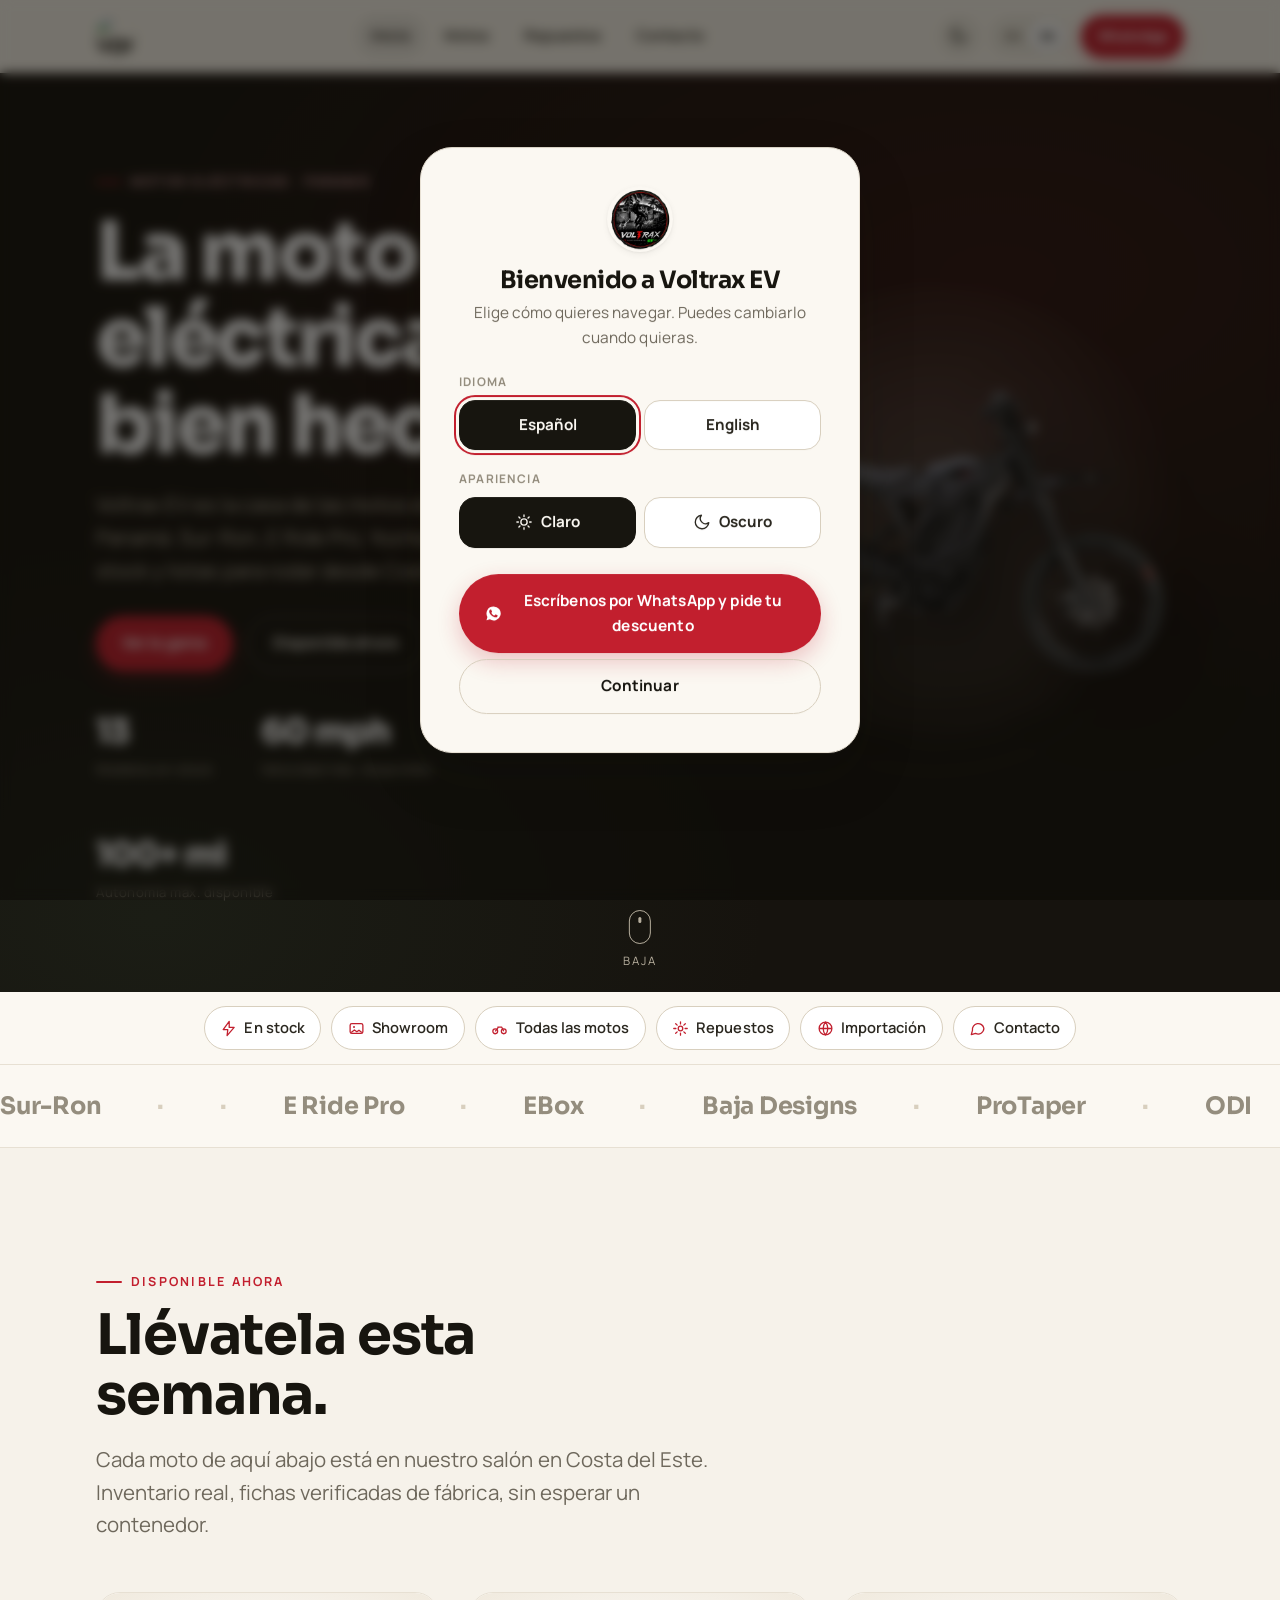
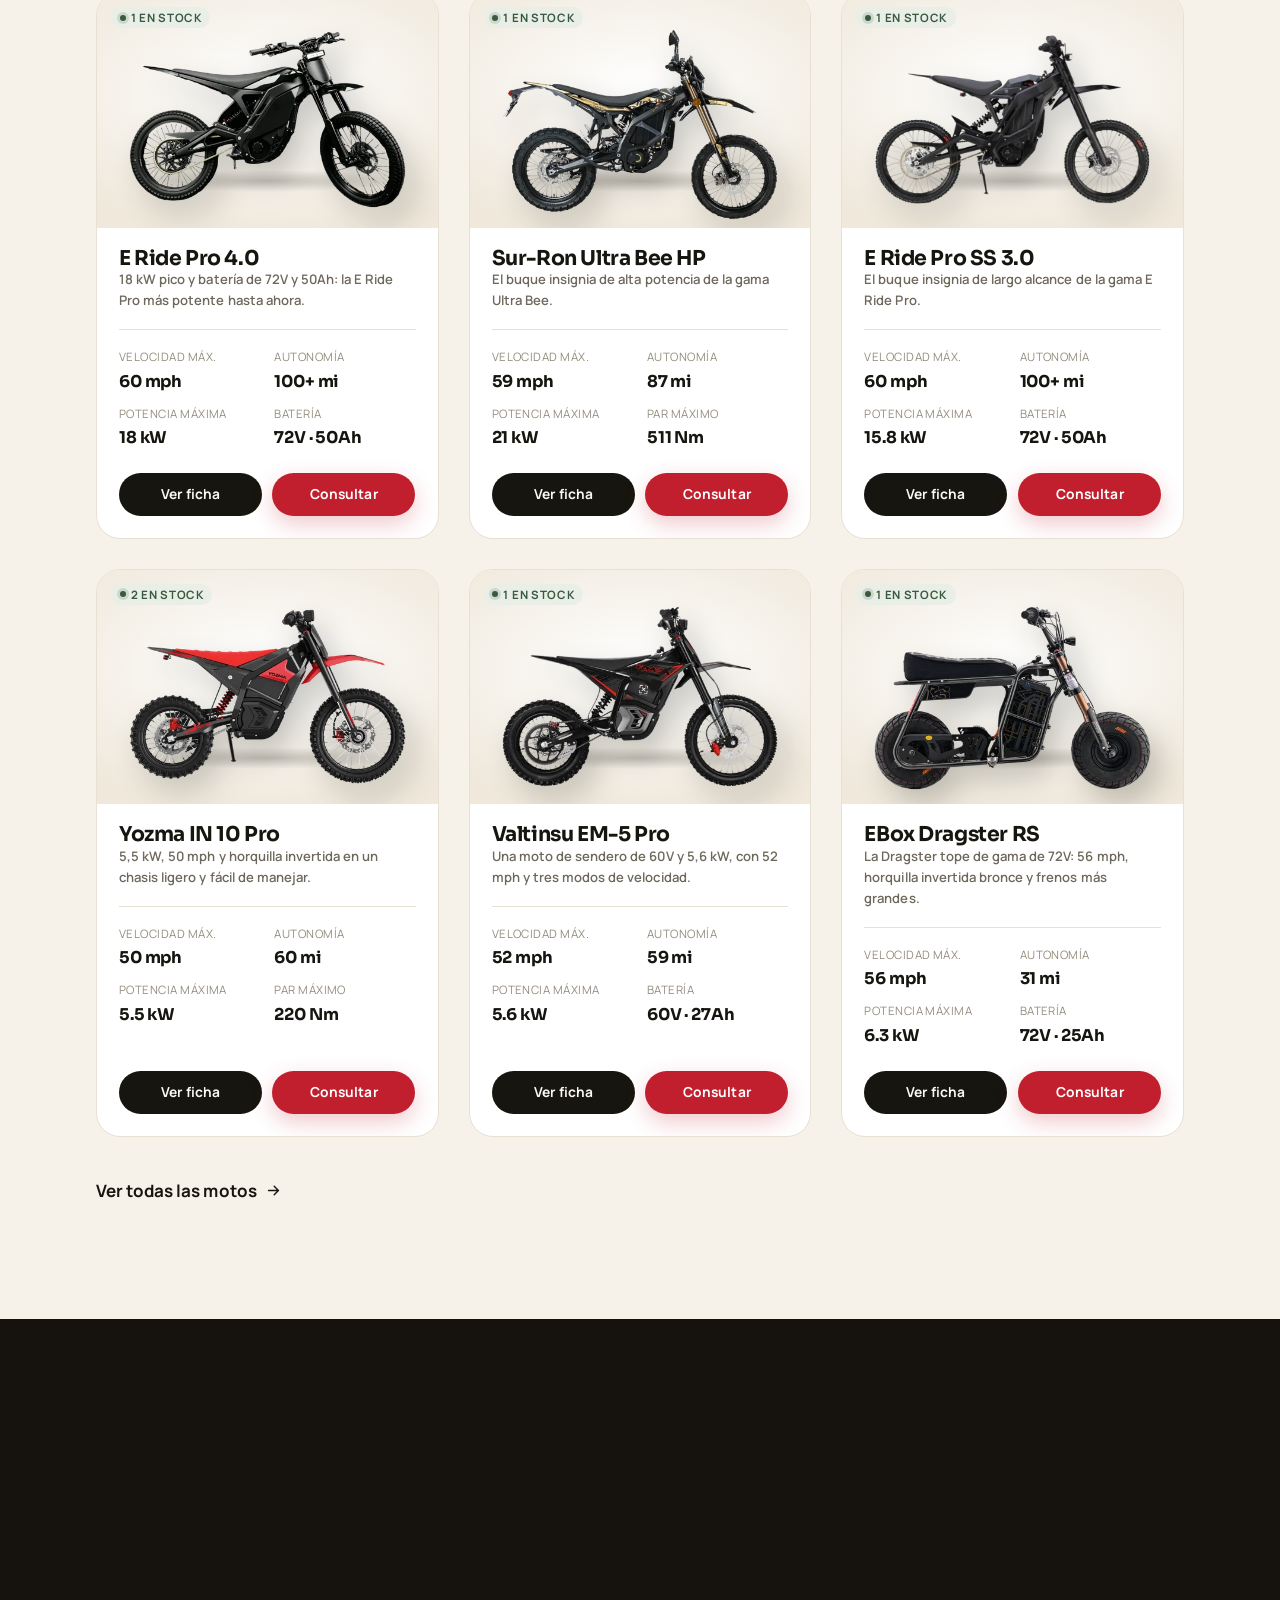
==== commit 5135cfaa: "Add Bikes_v2 lineup, stock counts and new WhatsApp number - Add 8 bikes with specs from manufacturer" ====
--- a/index.html
+++ b/index.html
@@ -5,8 +5,8 @@
   <meta name="viewport" content="width=device-width, initial-scale=1">
   <script>(function(){var d=document.documentElement;d.className+=" js";try{var t=localStorage.getItem("voltrax-theme");if(t==="dark"||t==="light")d.setAttribute("data-theme",t);var l=localStorage.getItem("voltrax-lang");d.setAttribute("lang",(l==="en"||l==="es")?l:"es");}catch(e){d.setAttribute("lang","es");}})();</script>
   <title>Motos Eléctricas en Panamá | Voltrax EV — Sur-Ron, E-Ride Pro</title>
-  <meta name="description" content="Concesionario de motos eléctricas en Costa del Este, Panamá. E-Ride Pro S 16, SS 2.0 y SS 3.0 en stock, más repuestos, Sur-Ron y EBox por encargo. Consulta por WhatsApp.">
-  <meta name="keywords" content="motos eléctricas Panamá, Sur-Ron Panamá, Surron Ultra Bee, E-Ride Pro, EBox, moto eléctrica, motos eléctricas off road, concesionario de motos eléctricas, Costa del Este, Voltrax EV">
+  <meta name="description" content="Concesionario de motos eléctricas en Costa del Este, Panamá. E-Ride Pro, Sur-Ron Ultra Bee, Yozma, Valtinsu y EBox en stock, más repuestos. Consulta por WhatsApp.">
+  <meta name="keywords" content="motos eléctricas Panamá, Sur-Ron Panamá, Surron Ultra Bee, E-Ride Pro, EBox, Yozma IN 10, Valtinsu EM-5 Pro, moto eléctrica, motos eléctricas off road, concesionario de motos eléctricas, Costa del Este, Voltrax EV">
   <meta name="robots" content="index, follow, max-image-preview:large, max-snippet:-1, max-video-preview:-1">
   <meta name="author" content="Voltrax EV">
   <meta name="geo.region" content="PA-8">
@@ -19,7 +19,7 @@
   <meta property="og:site_name" content="Voltrax EV">
   <meta property="og:url" content="https://phantom-deploy.github.io/voltrax.github.io/">
   <meta property="og:title" content="Motos Eléctricas en Panamá | Voltrax EV">
-  <meta property="og:description" content="E-Ride Pro S 16, SS 2.0 y SS 3.0 en stock en Costa del Este, Panamá. Repuestos, accesorios e importación por pedido especial.">
+  <meta property="og:description" content="13 modelos en stock en Costa del Este, Panamá: E-Ride Pro, Sur-Ron, Yozma, Valtinsu y EBox. Repuestos, accesorios e importación por pedido especial.">
   <meta property="og:image" content="https://phantom-deploy.github.io/voltrax.github.io/assets/img/brand/og-cover.jpg">
   <meta property="og:image:width" content="1200">
   <meta property="og:image:height" content="630">
@@ -29,7 +29,7 @@
   <meta property="og:locale:alternate" content="en_US">
   <meta name="twitter:card" content="summary_large_image">
   <meta name="twitter:title" content="Motos Eléctricas en Panamá | Voltrax EV">
-  <meta name="twitter:description" content="E-Ride Pro S 16, SS 2.0 y SS 3.0 en stock en Costa del Este, Panamá.">
+  <meta name="twitter:description" content="13 modelos en stock en Costa del Este, Panamá: E-Ride Pro, Sur-Ron, Yozma, Valtinsu y EBox.">
   <meta name="twitter:image" content="https://phantom-deploy.github.io/voltrax.github.io/assets/img/brand/og-cover.jpg">
   <meta name="twitter:image:alt" content="Voltrax EV — Motos eléctricas en Panamá">
 
@@ -47,7 +47,7 @@
         imagesrcset="assets/img/bikes/eride-pro-ss-3@500.webp 500w, assets/img/bikes/eride-pro-ss-3@800.webp 800w, assets/img/bikes/eride-pro-ss-3.webp 1400w"
         imagesizes="(max-width: 900px) 92vw, 46vw" fetchpriority="high">
   <link href="https://fonts.googleapis.com/css2?family=Manrope:wght@400;500;600;700;800&family=Sora:wght@600;700;800&display=swap" rel="stylesheet">
-  <link rel="stylesheet" href="assets/css/styles.css?v=9">
+  <link rel="stylesheet" href="assets/css/styles.css?v=11">
 
   <script type="application/ld+json">
   {
@@ -61,15 +61,15 @@
         "logo": "https://phantom-deploy.github.io/voltrax.github.io/assets/img/brand/logo.webp",
         "image": "https://phantom-deploy.github.io/voltrax.github.io/assets/img/brand/og-cover.jpg",
         "email": "andres@voltrax-ev.com",
-        "telephone": "+507 6013-9901",
+        "telephone": "+507 601139903",
         "sameAs": [
           "https://www.instagram.com/voltrax.ev",
           "https://www.tiktok.com/@voltrax.ev",
-          "https://wa.me/50760139901"
+          "https://wa.me/507601139903"
         ],
         "contactPoint": {
           "@type": "ContactPoint",
-          "telephone": "+507 6013-9901",
+          "telephone": "+507 601139903",
           "contactType": "sales",
           "areaServed": "PA",
           "availableLanguage": ["es", "en"]
@@ -87,10 +87,10 @@
         "@type": ["MotorcycleDealer", "Store"],
         "@id": "https://phantom-deploy.github.io/voltrax.github.io/#dealer",
         "name": "Voltrax EV",
-        "description": "Concesionario de motos eléctricas premium en Costa del Este, Panamá: Sur-Ron, E-Ride Pro y EBox, con repuestos e importación por pedido especial.",
+        "description": "Concesionario de motos eléctricas premium en Costa del Este, Panamá: Sur-Ron, E-Ride Pro, Yozma, Valtinsu y EBox, con repuestos e importación por pedido especial.",
         "url": "https://phantom-deploy.github.io/voltrax.github.io/",
         "image": "https://phantom-deploy.github.io/voltrax.github.io/assets/img/brand/og-cover.jpg",
-        "telephone": "+507 6013-9901",
+        "telephone": "+507 601139903",
         "email": "andres@voltrax-ev.com",
         "priceRange": "$$$",
         "currenciesAccepted": "USD",
@@ -113,11 +113,19 @@
           "@type": "OfferCatalog",
           "name": "Motos eléctricas en stock",
           "itemListElement": [
+            { "@type": "Offer", "availability": "https://schema.org/InStock", "itemOffered": { "@type": "Product", "name": "E-Ride Pro 4.0", "brand": "E Ride Pro", "category": "Moto eléctrica" } },
+            { "@type": "Offer", "availability": "https://schema.org/InStock", "itemOffered": { "@type": "Product", "name": "Sur-Ron Ultra Bee HP", "brand": "Sur-Ron", "category": "Moto eléctrica" } },
             { "@type": "Offer", "availability": "https://schema.org/InStock", "itemOffered": { "@type": "Product", "name": "E-Ride Pro SS 3.0", "brand": "E Ride Pro", "category": "Moto eléctrica" } },
+            { "@type": "Offer", "availability": "https://schema.org/InStock", "itemOffered": { "@type": "Product", "name": "Yozma IN 10 Pro", "brand": "Yozma", "category": "Moto eléctrica" } },
+            { "@type": "Offer", "availability": "https://schema.org/InStock", "itemOffered": { "@type": "Product", "name": "Yozma IN 10", "brand": "Yozma", "category": "Moto eléctrica" } },
+            { "@type": "Offer", "availability": "https://schema.org/InStock", "itemOffered": { "@type": "Product", "name": "Valtinsu EM-5 Pro", "brand": "Valtinsu", "category": "Moto eléctrica" } },
             { "@type": "Offer", "availability": "https://schema.org/InStock", "itemOffered": { "@type": "Product", "name": "E-Ride Pro SS 2.0", "brand": "E Ride Pro", "category": "Moto eléctrica" } },
             { "@type": "Offer", "availability": "https://schema.org/InStock", "itemOffered": { "@type": "Product", "name": "E-Ride Pro S 16\"", "brand": "E Ride Pro", "category": "Moto eléctrica" } },
-            { "@type": "Offer", "availability": "https://schema.org/OutOfStock", "itemOffered": { "@type": "Product", "name": "Sur-Ron Ultra Bee HP", "brand": "Sur-Ron", "category": "Moto eléctrica" } },
-            { "@type": "Offer", "availability": "https://schema.org/OutOfStock", "itemOffered": { "@type": "Product", "name": "EBox Dragster", "brand": "EBox", "category": "Moto eléctrica" } }
+            { "@type": "Offer", "availability": "https://schema.org/InStock", "itemOffered": { "@type": "Product", "name": "EBox V3 72RS", "brand": "EBox", "category": "Moto eléctrica" } },
+            { "@type": "Offer", "availability": "https://schema.org/InStock", "itemOffered": { "@type": "Product", "name": "EBox V3 60R", "brand": "EBox", "category": "Moto eléctrica" } },
+            { "@type": "Offer", "availability": "https://schema.org/InStock", "itemOffered": { "@type": "Product", "name": "EBox Dragster RS", "brand": "EBox", "category": "Moto eléctrica" } },
+            { "@type": "Offer", "availability": "https://schema.org/InStock", "itemOffered": { "@type": "Product", "name": "EBox Dragster 60R", "brand": "EBox", "category": "Moto eléctrica" } },
+            { "@type": "Offer", "availability": "https://schema.org/InStock", "itemOffered": { "@type": "Product", "name": "EBox Dragster", "brand": "EBox", "category": "Moto eléctrica" } }
           ]
         }
       }
@@ -131,9 +139,8 @@
   <!-- ============================================================ HEADER -->
   <header class="site-header">
     <div class="container nav">
-      <a class="brand" href="index.html" aria-label="Voltrax EV home">
-        <img src="assets/img/brand/logo@192.webp" alt="" width="40" height="40">
-        <span><b>VOLTRAX</b> <span data-i18n="brand.perf">Performance EV</span></span>
+      <a class="brand brand--mark" href="index.html" aria-label="Voltrax EV home">
+        <img src="assets/img/brand/logo-horizontal.webp" alt="VOLTRAX Performance EV" width="320" height="160" decoding="async">
       </a>
       <nav class="nav-links" aria-label="Primary">
         <a href="index.html" data-nav="index.html" data-i18n="nav.home">Home</a>
@@ -150,7 +157,7 @@
           <button type="button" data-lang="en" data-i18n="lang.en">EN</button>
           <button type="button" data-lang="es" data-i18n="lang.es">ES</button>
         </div>
-        <a class="btn btn--primary btn--sm" href="https://wa.me/50760139901" target="_blank" rel="noopener" data-i18n="cta.whatsapp">WhatsApp</a>
+        <a class="btn btn--primary btn--sm" href="https://wa.me/507601139903" target="_blank" rel="noopener" data-i18n="cta.whatsapp">WhatsApp</a>
         <button class="nav-toggle" aria-label="Menu" aria-expanded="false" aria-controls="mobileNav"><span></span></button>
       </div>
     </div>
@@ -159,7 +166,7 @@
       <a href="bikes.html" data-i18n="nav.bikes">Bikes</a>
       <a href="parts.html" data-i18n="nav.parts">Parts</a>
       <a href="index.html#contact" data-i18n="nav.contact">Contact</a>
-      <a class="btn btn--primary" href="https://wa.me/50760139901" target="_blank" rel="noopener" data-i18n="cta.whatsapp">WhatsApp</a>
+      <a class="btn btn--primary" href="https://wa.me/507601139903" target="_blank" rel="noopener" data-i18n="cta.whatsapp">WhatsApp</a>
     </nav>
   </header>
 
@@ -176,7 +183,7 @@
             <a class="btn btn--on-dark" href="#featured" data-i18n="feat.eyebrow">In stock now</a>
           </div>
           <div class="hero-stats">
-            <div class="hero-stat"><div class="n" data-i18n="hero.stat1n">5</div><div class="l" data-i18n="hero.stat1l">Models in stock</div></div>
+            <div class="hero-stat"><div class="n" data-stat-models>13</div><div class="l" data-i18n="hero.stat1l">Models in stock</div></div>
             <div class="hero-stat"><div class="n" data-i18n="hero.stat2n">60 mph</div><div class="l" data-i18n="hero.stat2l">Top speed available</div></div>
             <div class="hero-stat"><div class="n" data-i18n="hero.stat3n">100+ mi</div><div class="l" data-i18n="hero.stat3l">Max range available</div></div>
           </div>
@@ -286,7 +293,7 @@
             <span data-i18n="import.note"></span>
           </p>
           <div class="btn-row" style="margin-top:28px;position:relative;z-index:2">
-            <a class="btn btn--primary" data-import-cta href="https://wa.me/50760139901" target="_blank" rel="noopener" data-i18n="import.cta">Request an import</a>
+            <a class="btn btn--primary" data-import-cta href="https://wa.me/507601139903" target="_blank" rel="noopener" data-i18n="import.cta">Request an import</a>
           </div>
         </div>
       </div>
@@ -326,7 +333,7 @@
               <div class="contact-item">
                 <div class="ico"><svg viewBox="0 0 24 24" fill="none"><path d="M6.5 3h3l1.5 4-2 1.5a12 12 0 0 0 5 5l1.5-2 4 1.5v3a2 2 0 0 1-2.2 2A17 17 0 0 1 4.5 5.2 2 2 0 0 1 6.5 3Z" stroke="currentColor" stroke-width="1.8" stroke-linejoin="round"/></svg></div>
                 <div><div class="k" data-i18n="contact.phoneK">Phone / WhatsApp</div>
-                  <a href="tel:+50760139901">+507 6013-9901</a>
+                  <a href="tel:+507601139903">+507 601139903</a>
                 </div>
               </div>
               <div class="contact-item">
@@ -361,10 +368,18 @@
               <label for="f-interest" data-i18n="form.interest">I'm interested in</label>
               <select id="f-interest" name="interest">
                 <option value="general" data-i18n="form.interestAny">General inquiry</option>
+                <option value="eride-pro-4">E Ride Pro 4.0</option>
                 <option value="surron-ultra-bee">Sur-Ron Ultra Bee HP</option>
                 <option value="eride-pro-ss-3">E Ride Pro SS 3.0</option>
-                <option value="eride-pro-ss">E Ride Pro SS</option>
+                <option value="yozma-in10-pro">Yozma IN 10 Pro</option>
+                <option value="yozma-in10">Yozma IN 10</option>
+                <option value="valtinsu-em5-pro">Valtinsu EM-5 Pro</option>
+                <option value="eride-pro-ss">E Ride Pro SS 2.0</option>
                 <option value="eride-pro-s-16">E Ride Pro S 16"</option>
+                <option value="ebox-v3-72rs">EBox V3 72RS</option>
+                <option value="ebox-v3-60r">EBox V3 60R</option>
+                <option value="ebox-dragster-rs">EBox Dragster RS</option>
+                <option value="ebox-dragster-60r">EBox Dragster 60R</option>
                 <option value="ebox-dragster">EBox Dragster</option>
                 <option value="import" data-i18n="form.interestImport">An import / special order</option>
                 <option value="parts" data-i18n="form.interestParts">Parts & accessories</option>
@@ -394,7 +409,7 @@
           <h2 class="h1" data-i18n="ctaband.title">Ready to ride electric?</h2>
           <p class="lead" data-i18n="ctaband.sub" style="margin-top:14px;max-width:56ch"></p>
           <div class="btn-row">
-            <a class="btn btn--primary" href="https://wa.me/50760139901" target="_blank" rel="noopener" data-i18n="cta.talkToUs">Talk to us</a>
+            <a class="btn btn--primary" href="https://wa.me/507601139903" target="_blank" rel="noopener" data-i18n="cta.talkToUs">Talk to us</a>
             <a class="btn btn--light" href="bikes.html" data-i18n="cta.viewBikes">View the lineup</a>
           </div>
         </div>
@@ -412,7 +427,7 @@
           <div class="socials">
             <a href="https://www.instagram.com/voltrax.ev" target="_blank" rel="noopener" aria-label="Instagram"><svg viewBox="0 0 24 24" fill="none"><rect x="3" y="3" width="18" height="18" rx="5" stroke="currentColor" stroke-width="1.8"/><circle cx="12" cy="12" r="4" stroke="currentColor" stroke-width="1.8"/><circle cx="17.4" cy="6.6" r="1.1" fill="currentColor"/></svg></a>
             <a href="https://www.tiktok.com/@voltrax.ev" target="_blank" rel="noopener" aria-label="TikTok"><svg viewBox="0 0 24 24" fill="currentColor"><path d="M16.5 3c.3 2.1 1.5 3.6 3.5 3.9v2.5c-1.3.1-2.5-.3-3.6-1v6.1a5.5 5.5 0 1 1-5.5-5.5c.3 0 .6 0 .9.1v2.6a2.9 2.9 0 1 0 2 2.8V3h2.7Z"/></svg></a>
-            <a href="https://wa.me/50760139901" target="_blank" rel="noopener" aria-label="WhatsApp"><svg viewBox="0 0 24 24" fill="currentColor"><path d="M12 2a10 10 0 0 0-8.6 15l-1.3 4.7 4.8-1.3A10 10 0 1 0 12 2Zm5.6 14.2c-.24.67-1.4 1.3-1.93 1.34-.5.05-1.13.07-1.83-.11a10.6 10.6 0 0 1-1.66-.62c-2.92-1.26-4.83-4.2-4.98-4.4-.15-.2-1.2-1.6-1.2-3.05 0-1.45.76-2.16 1.03-2.46.27-.3.58-.37.78-.37l.56.01c.18 0 .42-.07.66.5.24.58.82 2 .9 2.15.07.15.12.32.02.52-.1.2-.15.32-.3.5-.15.17-.3.38-.44.5-.15.15-.3.31-.13.6.17.3.76 1.25 1.63 2.02 1.12 1 2.06 1.31 2.35 1.46.3.15.47.12.64-.07.17-.2.74-.86.94-1.16.2-.3.4-.25.66-.15.27.1 1.7.8 1.99.95.29.15.48.22.55.34.07.12.07.7-.17 1.37Z"/></svg></a>
+            <a href="https://wa.me/507601139903" target="_blank" rel="noopener" aria-label="WhatsApp"><svg viewBox="0 0 24 24" fill="currentColor"><path d="M12 2a10 10 0 0 0-8.6 15l-1.3 4.7 4.8-1.3A10 10 0 1 0 12 2Zm5.6 14.2c-.24.67-1.4 1.3-1.93 1.34-.5.05-1.13.07-1.83-.11a10.6 10.6 0 0 1-1.66-.62c-2.92-1.26-4.83-4.2-4.98-4.4-.15-.2-1.2-1.6-1.2-3.05 0-1.45.76-2.16 1.03-2.46.27-.3.58-.37.78-.37l.56.01c.18 0 .42-.07.66.5.24.58.82 2 .9 2.15.07.15.12.32.02.52-.1.2-.15.32-.3.5-.15.17-.3.38-.44.5-.15.15-.3.31-.13.6.17.3.76 1.25 1.63 2.02 1.12 1 2.06 1.31 2.35 1.46.3.15.47.12.64-.07.17-.2.74-.86.94-1.16.2-.3.4-.25.66-.15.27.1 1.7.8 1.99.95.29.15.48.22.55.34.07.12.07.7-.17 1.37Z"/></svg></a>
           </div>
         </div>
         <div class="footer-col">
@@ -431,7 +446,7 @@
         </div>
         <div class="footer-col">
           <h4 data-i18n="footer.connect">Connect</h4>
-          <a href="tel:+50760139901">+507 6013-9901</a>
+          <a href="tel:+507601139903">+507 601139903</a>
           <a href="mailto:andres@voltrax-ev.com">andres@voltrax-ev.com</a>
           <a href="https://www.instagram.com/voltrax.ev" target="_blank" rel="noopener">Instagram</a>
           <a href="https://www.tiktok.com/@voltrax.ev" target="_blank" rel="noopener">TikTok</a>
@@ -472,7 +487,7 @@
         </div>
       </div>
       <a class="btn btn--primary onboard__promo" data-onboard-wa
-         href="https://wa.me/50760139901" target="_blank" rel="noopener">
+         href="https://wa.me/507601139903" target="_blank" rel="noopener">
         <svg viewBox="0 0 24 24" fill="currentColor" aria-hidden="true"><path d="M12 2a10 10 0 0 0-8.6 15l-1.3 4.7 4.8-1.3A10 10 0 1 0 12 2Zm5.6 14.2c-.24.67-1.4 1.3-1.93 1.34-.5.05-1.13.07-1.83-.11a10.6 10.6 0 0 1-1.66-.62c-2.92-1.26-4.83-4.2-4.98-4.4-.15-.2-1.2-1.6-1.2-3.05 0-1.45.76-2.16 1.03-2.46.27-.3.58-.37.78-.37l.56.01c.18 0 .42-.07.66.5.24.58.82 2 .9 2.15.07.15.12.32.02.52-.1.2-.15.32-.3.5-.15.17-.3.38-.44.5-.15.15-.3.31-.13.6.17.3.76 1.25 1.63 2.02 1.12 1 2.06 1.31 2.35 1.46.3.15.47.12.64-.07.17-.2.74-.86.94-1.16.2-.3.4-.25.66-.15.27.1 1.7.8 1.99.95.29.15.48.22.55.34.07.12.07.7-.17 1.37Z"/></svg>
         <span data-i18n="onboard.discount">Escríbenos por WhatsApp y pide tu descuento</span>
       </a>
@@ -480,8 +495,8 @@
     </div>
   </div>
 
-  <script src="assets/js/data.js?v=9"></script>
-  <script src="assets/js/i18n.js?v=9"></script>
-  <script src="assets/js/app.js?v=9"></script>
+  <script src="assets/js/data.js?v=11"></script>
+  <script src="assets/js/i18n.js?v=11"></script>
+  <script src="assets/js/app.js?v=11"></script>
 </body>
 </html>
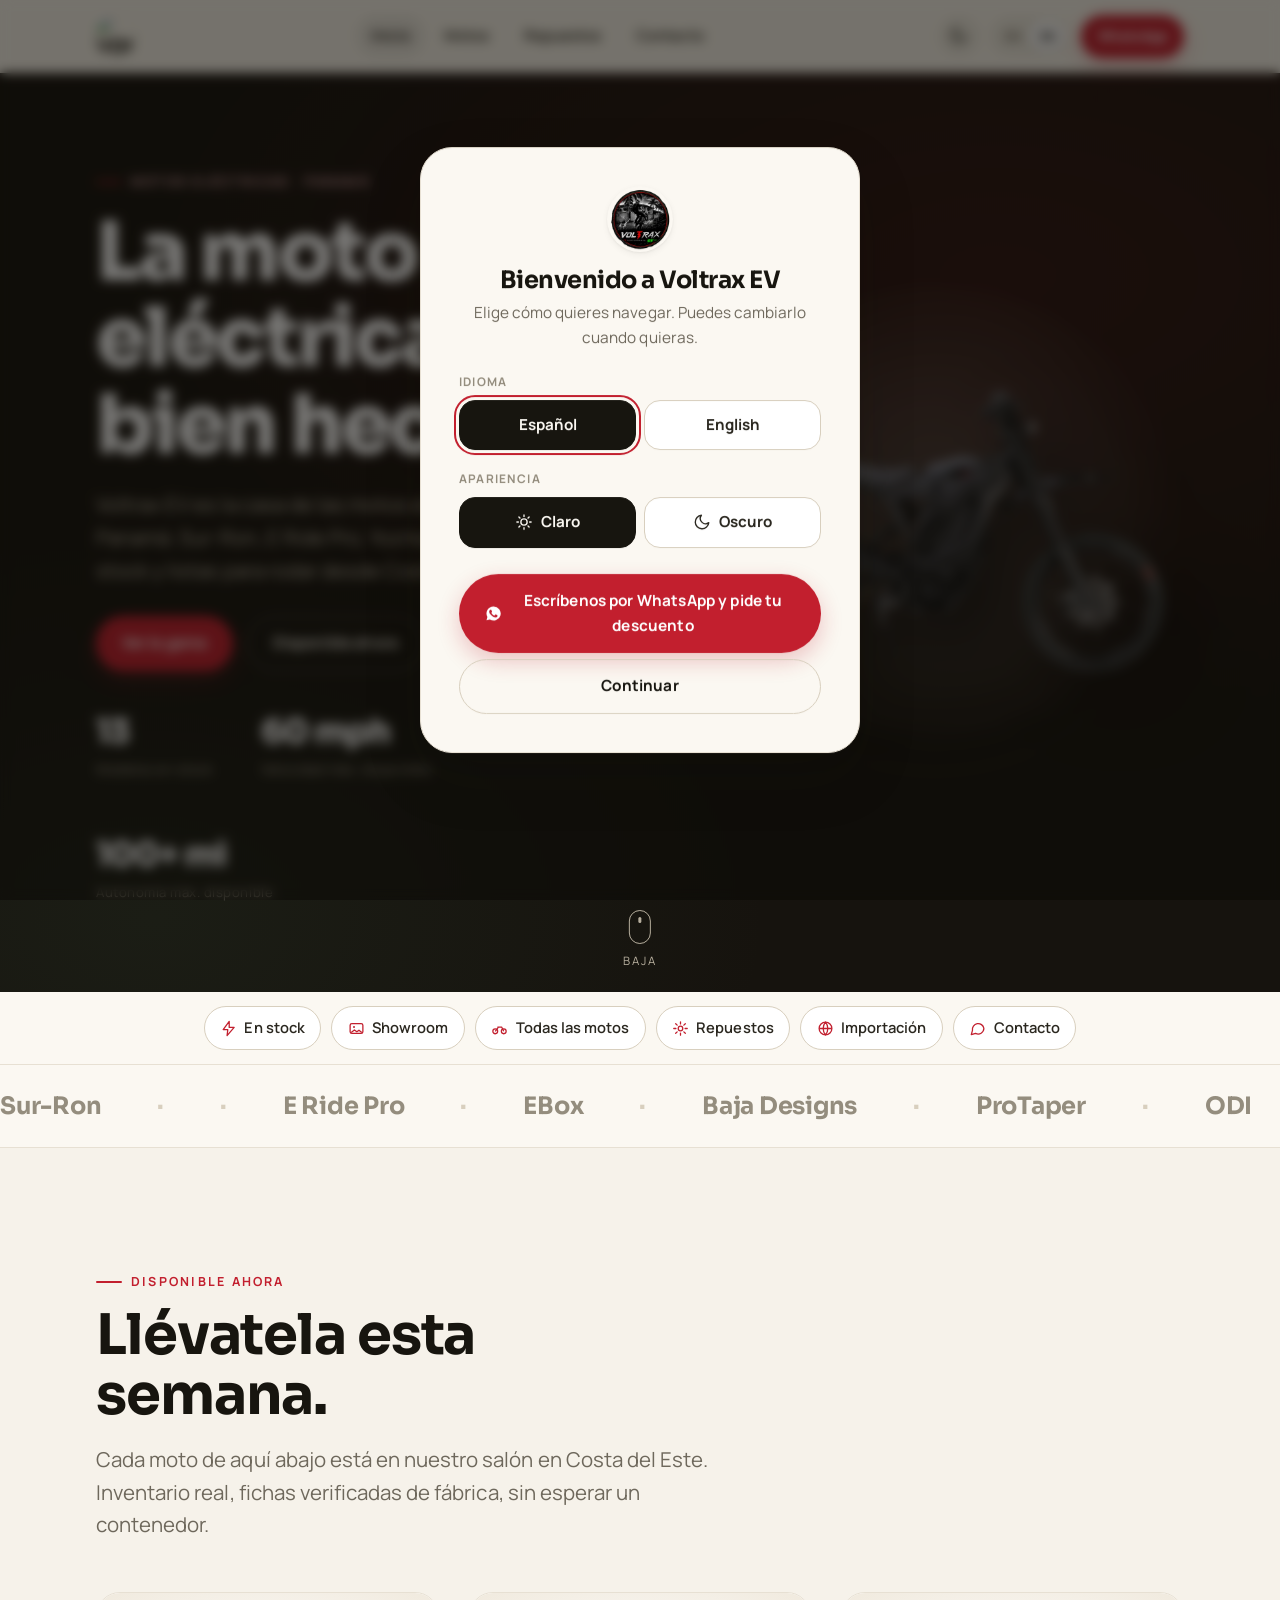
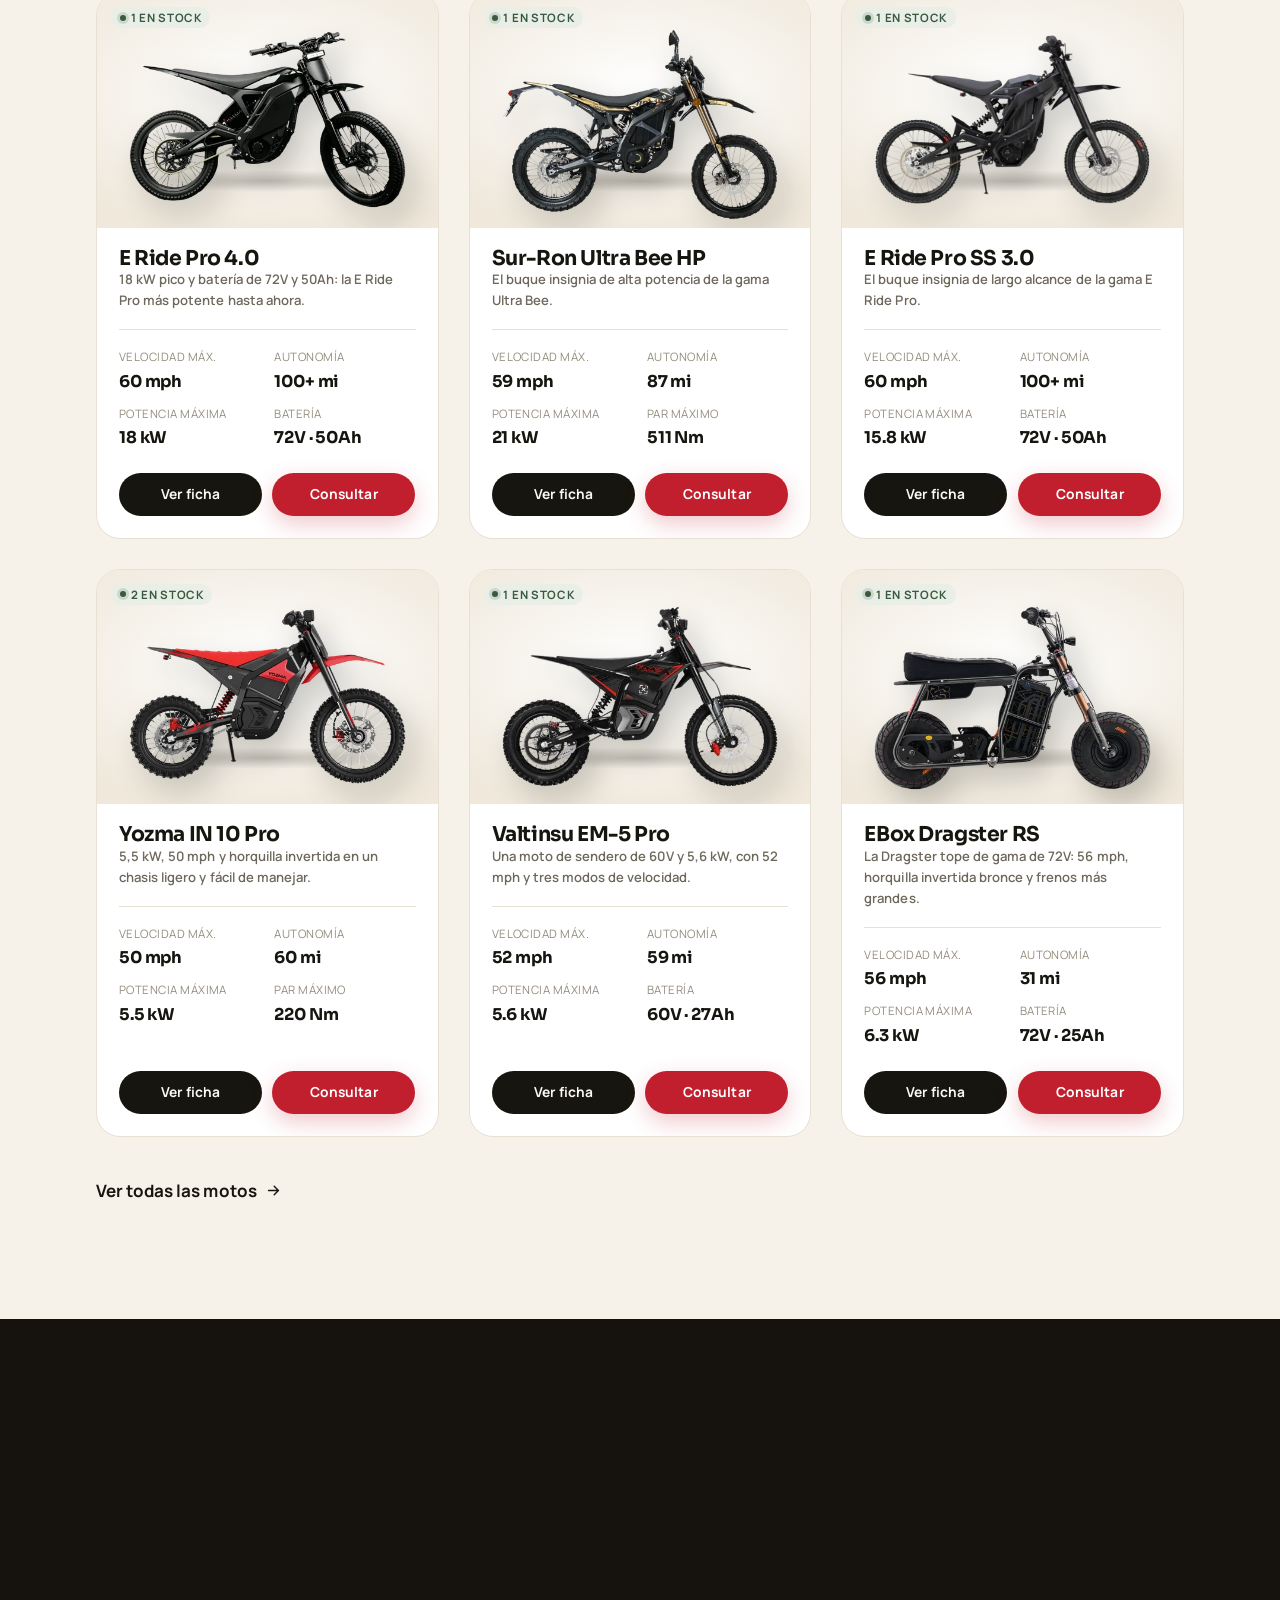
==== commit bd0168d3: "Correct WhatsApp number to +507 6013-9903 The 9-digit 601139903 isn't a valid Panama mobile number; " ====
--- a/index.html
+++ b/index.html
@@ -47,7 +47,7 @@
         imagesrcset="assets/img/bikes/eride-pro-ss-3@500.webp 500w, assets/img/bikes/eride-pro-ss-3@800.webp 800w, assets/img/bikes/eride-pro-ss-3.webp 1400w"
         imagesizes="(max-width: 900px) 92vw, 46vw" fetchpriority="high">
   <link href="https://fonts.googleapis.com/css2?family=Manrope:wght@400;500;600;700;800&family=Sora:wght@600;700;800&display=swap" rel="stylesheet">
-  <link rel="stylesheet" href="assets/css/styles.css?v=11">
+  <link rel="stylesheet" href="assets/css/styles.css?v=12">
 
   <script type="application/ld+json">
   {
@@ -61,15 +61,15 @@
         "logo": "https://phantom-deploy.github.io/voltrax.github.io/assets/img/brand/logo.webp",
         "image": "https://phantom-deploy.github.io/voltrax.github.io/assets/img/brand/og-cover.jpg",
         "email": "andres@voltrax-ev.com",
-        "telephone": "+507 601139903",
+        "telephone": "+507 6013-9903",
         "sameAs": [
           "https://www.instagram.com/voltrax.ev",
           "https://www.tiktok.com/@voltrax.ev",
-          "https://wa.me/507601139903"
+          "https://wa.me/50760139903"
         ],
         "contactPoint": {
           "@type": "ContactPoint",
-          "telephone": "+507 601139903",
+          "telephone": "+507 6013-9903",
           "contactType": "sales",
           "areaServed": "PA",
           "availableLanguage": ["es", "en"]
@@ -90,7 +90,7 @@
         "description": "Concesionario de motos eléctricas premium en Costa del Este, Panamá: Sur-Ron, E-Ride Pro, Yozma, Valtinsu y EBox, con repuestos e importación por pedido especial.",
         "url": "https://phantom-deploy.github.io/voltrax.github.io/",
         "image": "https://phantom-deploy.github.io/voltrax.github.io/assets/img/brand/og-cover.jpg",
-        "telephone": "+507 601139903",
+        "telephone": "+507 6013-9903",
         "email": "andres@voltrax-ev.com",
         "priceRange": "$$$",
         "currenciesAccepted": "USD",
@@ -157,7 +157,7 @@
           <button type="button" data-lang="en" data-i18n="lang.en">EN</button>
           <button type="button" data-lang="es" data-i18n="lang.es">ES</button>
         </div>
-        <a class="btn btn--primary btn--sm" href="https://wa.me/507601139903" target="_blank" rel="noopener" data-i18n="cta.whatsapp">WhatsApp</a>
+        <a class="btn btn--primary btn--sm" href="https://wa.me/50760139903" target="_blank" rel="noopener" data-i18n="cta.whatsapp">WhatsApp</a>
         <button class="nav-toggle" aria-label="Menu" aria-expanded="false" aria-controls="mobileNav"><span></span></button>
       </div>
     </div>
@@ -166,7 +166,7 @@
       <a href="bikes.html" data-i18n="nav.bikes">Bikes</a>
       <a href="parts.html" data-i18n="nav.parts">Parts</a>
       <a href="index.html#contact" data-i18n="nav.contact">Contact</a>
-      <a class="btn btn--primary" href="https://wa.me/507601139903" target="_blank" rel="noopener" data-i18n="cta.whatsapp">WhatsApp</a>
+      <a class="btn btn--primary" href="https://wa.me/50760139903" target="_blank" rel="noopener" data-i18n="cta.whatsapp">WhatsApp</a>
     </nav>
   </header>
 
@@ -293,7 +293,7 @@
             <span data-i18n="import.note"></span>
           </p>
           <div class="btn-row" style="margin-top:28px;position:relative;z-index:2">
-            <a class="btn btn--primary" data-import-cta href="https://wa.me/507601139903" target="_blank" rel="noopener" data-i18n="import.cta">Request an import</a>
+            <a class="btn btn--primary" data-import-cta href="https://wa.me/50760139903" target="_blank" rel="noopener" data-i18n="import.cta">Request an import</a>
           </div>
         </div>
       </div>
@@ -333,7 +333,7 @@
               <div class="contact-item">
                 <div class="ico"><svg viewBox="0 0 24 24" fill="none"><path d="M6.5 3h3l1.5 4-2 1.5a12 12 0 0 0 5 5l1.5-2 4 1.5v3a2 2 0 0 1-2.2 2A17 17 0 0 1 4.5 5.2 2 2 0 0 1 6.5 3Z" stroke="currentColor" stroke-width="1.8" stroke-linejoin="round"/></svg></div>
                 <div><div class="k" data-i18n="contact.phoneK">Phone / WhatsApp</div>
-                  <a href="tel:+507601139903">+507 601139903</a>
+                  <a href="tel:+50760139903">+507 6013-9903</a>
                 </div>
               </div>
               <div class="contact-item">
@@ -409,7 +409,7 @@
           <h2 class="h1" data-i18n="ctaband.title">Ready to ride electric?</h2>
           <p class="lead" data-i18n="ctaband.sub" style="margin-top:14px;max-width:56ch"></p>
           <div class="btn-row">
-            <a class="btn btn--primary" href="https://wa.me/507601139903" target="_blank" rel="noopener" data-i18n="cta.talkToUs">Talk to us</a>
+            <a class="btn btn--primary" href="https://wa.me/50760139903" target="_blank" rel="noopener" data-i18n="cta.talkToUs">Talk to us</a>
             <a class="btn btn--light" href="bikes.html" data-i18n="cta.viewBikes">View the lineup</a>
           </div>
         </div>
@@ -427,7 +427,7 @@
           <div class="socials">
             <a href="https://www.instagram.com/voltrax.ev" target="_blank" rel="noopener" aria-label="Instagram"><svg viewBox="0 0 24 24" fill="none"><rect x="3" y="3" width="18" height="18" rx="5" stroke="currentColor" stroke-width="1.8"/><circle cx="12" cy="12" r="4" stroke="currentColor" stroke-width="1.8"/><circle cx="17.4" cy="6.6" r="1.1" fill="currentColor"/></svg></a>
             <a href="https://www.tiktok.com/@voltrax.ev" target="_blank" rel="noopener" aria-label="TikTok"><svg viewBox="0 0 24 24" fill="currentColor"><path d="M16.5 3c.3 2.1 1.5 3.6 3.5 3.9v2.5c-1.3.1-2.5-.3-3.6-1v6.1a5.5 5.5 0 1 1-5.5-5.5c.3 0 .6 0 .9.1v2.6a2.9 2.9 0 1 0 2 2.8V3h2.7Z"/></svg></a>
-            <a href="https://wa.me/507601139903" target="_blank" rel="noopener" aria-label="WhatsApp"><svg viewBox="0 0 24 24" fill="currentColor"><path d="M12 2a10 10 0 0 0-8.6 15l-1.3 4.7 4.8-1.3A10 10 0 1 0 12 2Zm5.6 14.2c-.24.67-1.4 1.3-1.93 1.34-.5.05-1.13.07-1.83-.11a10.6 10.6 0 0 1-1.66-.62c-2.92-1.26-4.83-4.2-4.98-4.4-.15-.2-1.2-1.6-1.2-3.05 0-1.45.76-2.16 1.03-2.46.27-.3.58-.37.78-.37l.56.01c.18 0 .42-.07.66.5.24.58.82 2 .9 2.15.07.15.12.32.02.52-.1.2-.15.32-.3.5-.15.17-.3.38-.44.5-.15.15-.3.31-.13.6.17.3.76 1.25 1.63 2.02 1.12 1 2.06 1.31 2.35 1.46.3.15.47.12.64-.07.17-.2.74-.86.94-1.16.2-.3.4-.25.66-.15.27.1 1.7.8 1.99.95.29.15.48.22.55.34.07.12.07.7-.17 1.37Z"/></svg></a>
+            <a href="https://wa.me/50760139903" target="_blank" rel="noopener" aria-label="WhatsApp"><svg viewBox="0 0 24 24" fill="currentColor"><path d="M12 2a10 10 0 0 0-8.6 15l-1.3 4.7 4.8-1.3A10 10 0 1 0 12 2Zm5.6 14.2c-.24.67-1.4 1.3-1.93 1.34-.5.05-1.13.07-1.83-.11a10.6 10.6 0 0 1-1.66-.62c-2.92-1.26-4.83-4.2-4.98-4.4-.15-.2-1.2-1.6-1.2-3.05 0-1.45.76-2.16 1.03-2.46.27-.3.58-.37.78-.37l.56.01c.18 0 .42-.07.66.5.24.58.82 2 .9 2.15.07.15.12.32.02.52-.1.2-.15.32-.3.5-.15.17-.3.38-.44.5-.15.15-.3.31-.13.6.17.3.76 1.25 1.63 2.02 1.12 1 2.06 1.31 2.35 1.46.3.15.47.12.64-.07.17-.2.74-.86.94-1.16.2-.3.4-.25.66-.15.27.1 1.7.8 1.99.95.29.15.48.22.55.34.07.12.07.7-.17 1.37Z"/></svg></a>
           </div>
         </div>
         <div class="footer-col">
@@ -446,7 +446,7 @@
         </div>
         <div class="footer-col">
           <h4 data-i18n="footer.connect">Connect</h4>
-          <a href="tel:+507601139903">+507 601139903</a>
+          <a href="tel:+50760139903">+507 6013-9903</a>
           <a href="mailto:andres@voltrax-ev.com">andres@voltrax-ev.com</a>
           <a href="https://www.instagram.com/voltrax.ev" target="_blank" rel="noopener">Instagram</a>
           <a href="https://www.tiktok.com/@voltrax.ev" target="_blank" rel="noopener">TikTok</a>
@@ -487,7 +487,7 @@
         </div>
       </div>
       <a class="btn btn--primary onboard__promo" data-onboard-wa
-         href="https://wa.me/507601139903" target="_blank" rel="noopener">
+         href="https://wa.me/50760139903" target="_blank" rel="noopener">
         <svg viewBox="0 0 24 24" fill="currentColor" aria-hidden="true"><path d="M12 2a10 10 0 0 0-8.6 15l-1.3 4.7 4.8-1.3A10 10 0 1 0 12 2Zm5.6 14.2c-.24.67-1.4 1.3-1.93 1.34-.5.05-1.13.07-1.83-.11a10.6 10.6 0 0 1-1.66-.62c-2.92-1.26-4.83-4.2-4.98-4.4-.15-.2-1.2-1.6-1.2-3.05 0-1.45.76-2.16 1.03-2.46.27-.3.58-.37.78-.37l.56.01c.18 0 .42-.07.66.5.24.58.82 2 .9 2.15.07.15.12.32.02.52-.1.2-.15.32-.3.5-.15.17-.3.38-.44.5-.15.15-.3.31-.13.6.17.3.76 1.25 1.63 2.02 1.12 1 2.06 1.31 2.35 1.46.3.15.47.12.64-.07.17-.2.74-.86.94-1.16.2-.3.4-.25.66-.15.27.1 1.7.8 1.99.95.29.15.48.22.55.34.07.12.07.7-.17 1.37Z"/></svg>
         <span data-i18n="onboard.discount">Escríbenos por WhatsApp y pide tu descuento</span>
       </a>
@@ -495,8 +495,8 @@
     </div>
   </div>
 
-  <script src="assets/js/data.js?v=11"></script>
-  <script src="assets/js/i18n.js?v=11"></script>
-  <script src="assets/js/app.js?v=11"></script>
+  <script src="assets/js/data.js?v=12"></script>
+  <script src="assets/js/i18n.js?v=12"></script>
+  <script src="assets/js/app.js?v=12"></script>
 </body>
 </html>
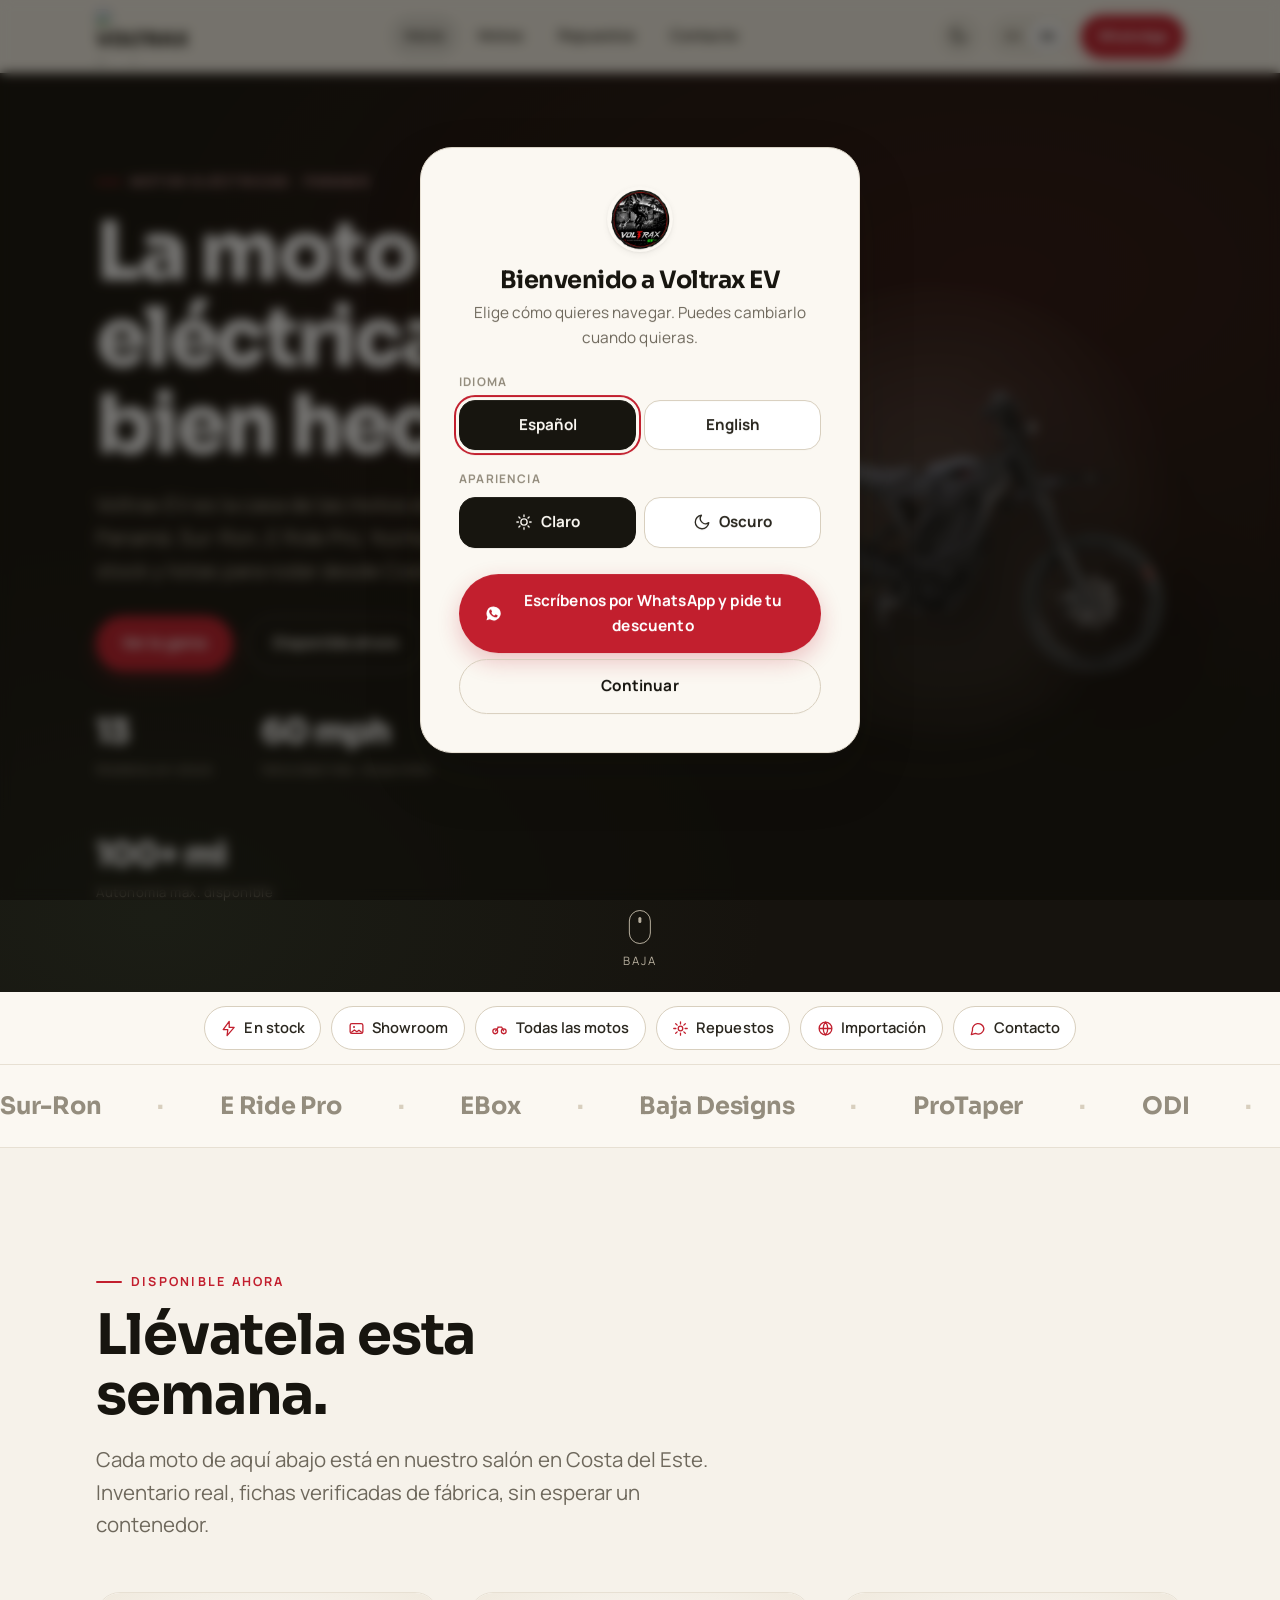
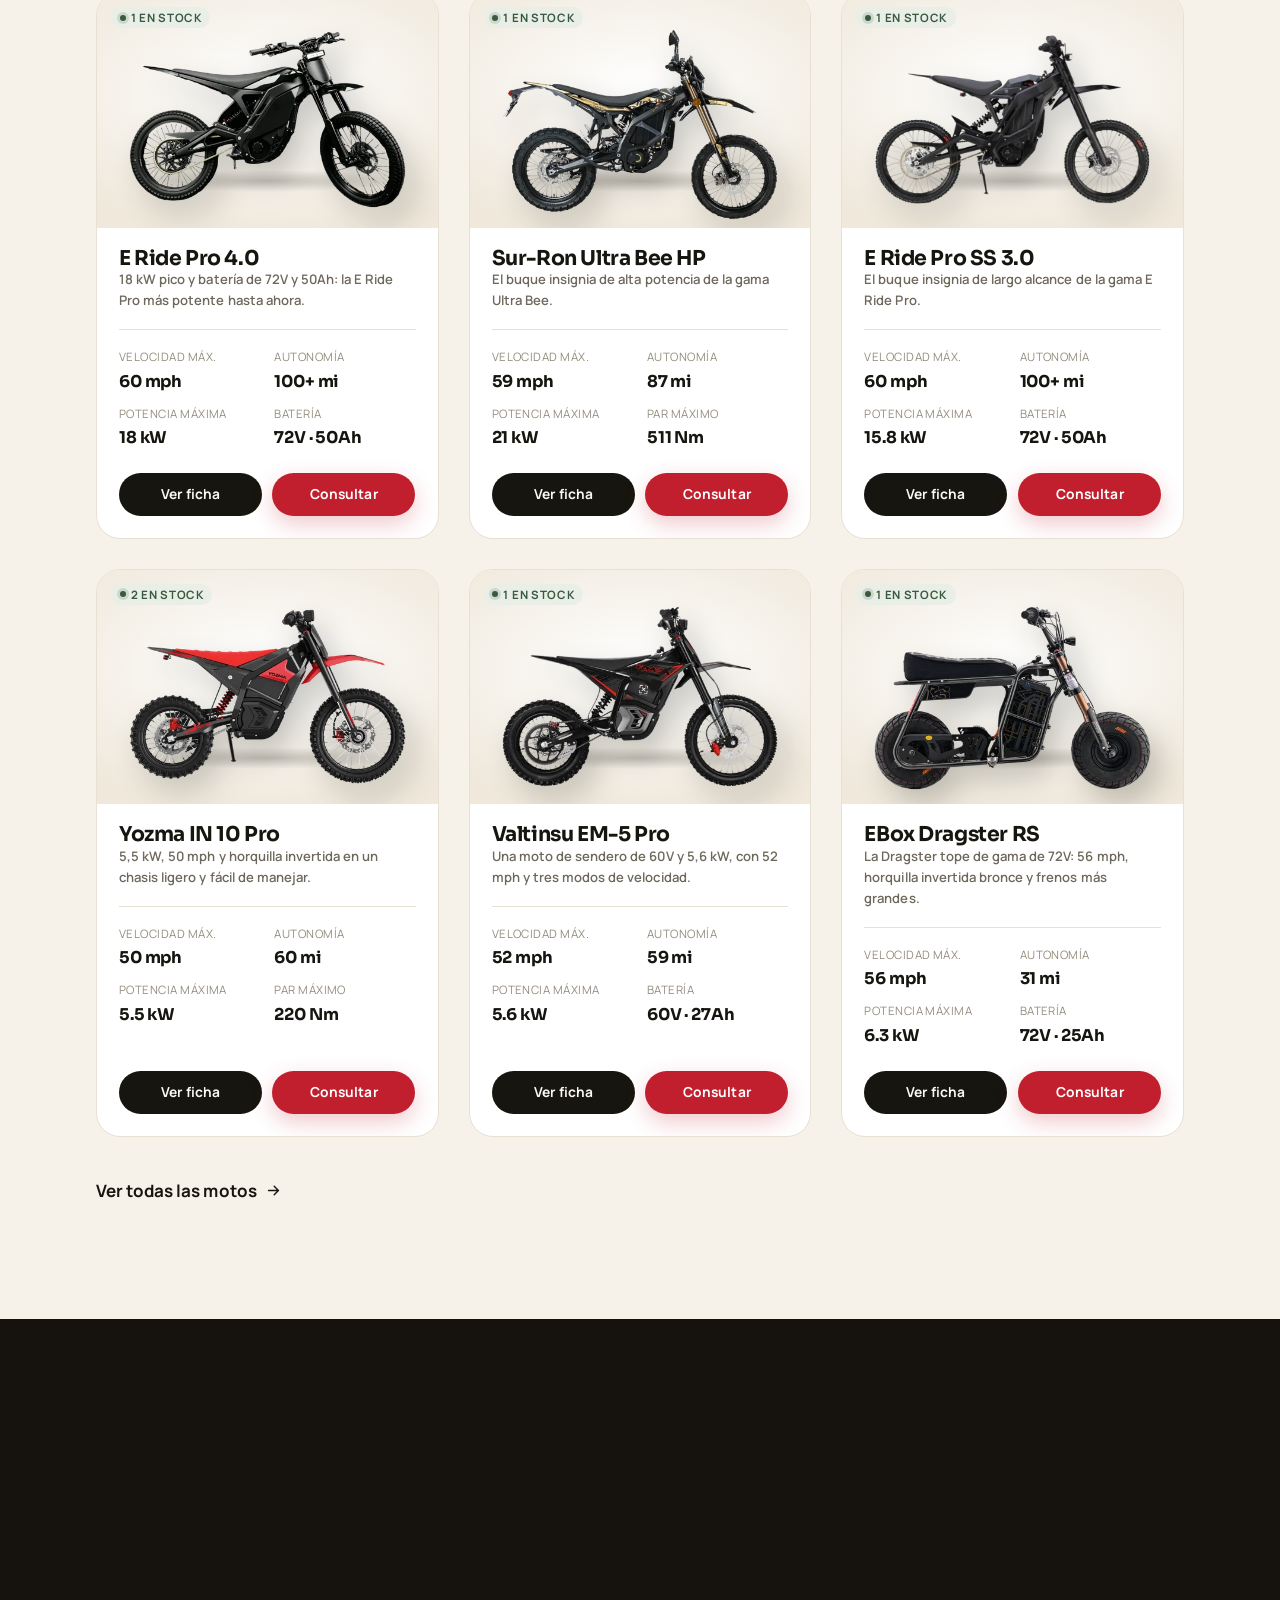
==== commit 40a20de6: "Harden dark mode, no-JS fallback, dialogs and contact form - Dark mode: tokenize hardcoded hover/foc" ====
--- a/index.html
+++ b/index.html
@@ -3,7 +3,7 @@
 <head>
   <meta charset="UTF-8">
   <meta name="viewport" content="width=device-width, initial-scale=1">
-  <script>(function(){var d=document.documentElement;d.className+=" js";try{var t=localStorage.getItem("voltrax-theme");if(t==="dark"||t==="light")d.setAttribute("data-theme",t);var l=localStorage.getItem("voltrax-lang");d.setAttribute("lang",(l==="en"||l==="es")?l:"es");}catch(e){d.setAttribute("lang","es");}})();</script>
+  <script>(function(){var d=document.documentElement;d.className+=" js";try{var t=localStorage.getItem("voltrax-theme");if(t!=="dark"&&t!=="light"&&window.matchMedia&&matchMedia("(prefers-color-scheme: dark)").matches)t="dark";if(t==="dark"||t==="light")d.setAttribute("data-theme",t);var l=localStorage.getItem("voltrax-lang");d.setAttribute("lang",(l==="en"||l==="es")?l:"es");}catch(e){d.setAttribute("lang","es");}})();</script>
   <title>Motos Eléctricas en Panamá | Voltrax EV — Sur-Ron, E-Ride Pro</title>
   <meta name="description" content="Concesionario de motos eléctricas en Costa del Este, Panamá. E-Ride Pro, Sur-Ron Ultra Bee, Yozma, Valtinsu y EBox en stock, más repuestos. Consulta por WhatsApp.">
   <meta name="keywords" content="motos eléctricas Panamá, Sur-Ron Panamá, Surron Ultra Bee, E-Ride Pro, EBox, Yozma IN 10, Valtinsu EM-5 Pro, moto eléctrica, motos eléctricas off road, concesionario de motos eléctricas, Costa del Este, Voltrax EV">
@@ -47,7 +47,7 @@
         imagesrcset="assets/img/bikes/eride-pro-ss-3@500.webp 500w, assets/img/bikes/eride-pro-ss-3@800.webp 800w, assets/img/bikes/eride-pro-ss-3.webp 1400w"
         imagesizes="(max-width: 900px) 92vw, 46vw" fetchpriority="high">
   <link href="https://fonts.googleapis.com/css2?family=Manrope:wght@400;500;600;700;800&family=Sora:wght@600;700;800&display=swap" rel="stylesheet">
-  <link rel="stylesheet" href="assets/css/styles.css?v=12">
+  <link rel="stylesheet" href="assets/css/styles.css?v=13">
 
   <script type="application/ld+json">
   {
@@ -134,38 +134,38 @@
   </script>
 </head>
 <body>
-  <a class="skip-link" href="#main" data-i18n="nav.home">Skip to content</a>
+  <a class="skip-link" href="#main" data-i18n="nav.skip">Saltar al contenido</a>
 
   <!-- ============================================================ HEADER -->
   <header class="site-header">
     <div class="container nav">
-      <a class="brand brand--mark" href="index.html" aria-label="Voltrax EV home">
+      <a class="brand brand--mark" href="index.html" data-i18n-attr="aria-label:a11y.home" aria-label="Voltrax EV, inicio">
         <img src="assets/img/brand/logo-horizontal.webp" alt="VOLTRAX Performance EV" width="320" height="160" decoding="async">
       </a>
-      <nav class="nav-links" aria-label="Primary">
-        <a href="index.html" data-nav="index.html" data-i18n="nav.home">Home</a>
-        <a href="bikes.html" data-nav="bikes.html" data-i18n="nav.bikes">Bikes</a>
-        <a href="parts.html" data-nav="parts.html" data-i18n="nav.parts">Parts</a>
-        <a href="index.html#contact" data-i18n="nav.contact">Contact</a>
+      <nav class="nav-links" data-i18n-attr="aria-label:a11y.navPrimary" aria-label="Principal">
+        <a href="index.html" data-nav="index.html" data-i18n="nav.home">Inicio</a>
+        <a href="bikes.html" data-nav="bikes.html" data-i18n="nav.bikes">Motos</a>
+        <a href="parts.html" data-nav="parts.html" data-i18n="nav.parts">Repuestos</a>
+        <a href="index.html#contact" data-i18n="nav.contact">Contacto</a>
       </nav>
       <div class="nav-right">
-        <button class="theme-toggle" type="button" data-theme-toggle data-i18n-attr="aria-label:theme.toggle" aria-label="Toggle light / dark mode">
+        <button class="theme-toggle" type="button" data-theme-toggle data-i18n-attr="aria-label:theme.toggle" aria-label="Cambiar modo claro / oscuro">
           <svg class="ico-moon" viewBox="0 0 24 24" fill="none" aria-hidden="true"><path d="M21 12.8A9 9 0 1 1 11.2 3a7 7 0 0 0 9.8 9.8Z" stroke="currentColor" stroke-width="1.8" stroke-linejoin="round"/></svg>
           <svg class="ico-sun" viewBox="0 0 24 24" fill="none" aria-hidden="true"><circle cx="12" cy="12" r="4" stroke="currentColor" stroke-width="1.8"/><path d="M12 2v2M12 20v2M4 12H2M22 12h-2M5 5l1.4 1.4M17.6 17.6 19 19M19 5l-1.4 1.4M6.4 17.6 5 19" stroke="currentColor" stroke-width="1.8" stroke-linecap="round"/></svg>
         </button>
-        <div class="lang-toggle" role="group" aria-label="Language">
+        <div class="lang-toggle" role="group" data-i18n-attr="aria-label:a11y.language" aria-label="Idioma">
           <button type="button" data-lang="en" data-i18n="lang.en">EN</button>
           <button type="button" data-lang="es" data-i18n="lang.es">ES</button>
         </div>
         <a class="btn btn--primary btn--sm" href="https://wa.me/50760139903" target="_blank" rel="noopener" data-i18n="cta.whatsapp">WhatsApp</a>
-        <button class="nav-toggle" aria-label="Menu" aria-expanded="false" aria-controls="mobileNav"><span></span></button>
+        <button class="nav-toggle" data-i18n-attr="aria-label:a11y.menu" aria-label="Menú" aria-expanded="false" aria-controls="mobileNav"><span></span></button>
       </div>
     </div>
-    <nav class="nav-mobile" id="mobileNav" aria-label="Mobile">
-      <a href="index.html" data-i18n="nav.home">Home</a>
-      <a href="bikes.html" data-i18n="nav.bikes">Bikes</a>
-      <a href="parts.html" data-i18n="nav.parts">Parts</a>
-      <a href="index.html#contact" data-i18n="nav.contact">Contact</a>
+    <nav class="nav-mobile" id="mobileNav" data-i18n-attr="aria-label:a11y.navMobile" aria-label="Menú móvil">
+      <a href="index.html" data-i18n="nav.home">Inicio</a>
+      <a href="bikes.html" data-i18n="nav.bikes">Motos</a>
+      <a href="parts.html" data-i18n="nav.parts">Repuestos</a>
+      <a href="index.html#contact" data-i18n="nav.contact">Contacto</a>
       <a class="btn btn--primary" href="https://wa.me/50760139903" target="_blank" rel="noopener" data-i18n="cta.whatsapp">WhatsApp</a>
     </nav>
   </header>
@@ -175,17 +175,17 @@
     <section class="hero">
       <div class="container hero-inner">
         <div class="hero-copy reveal in">
-          <p class="eyebrow" data-i18n="hero.eyebrow">Electric motorcycles · Panama</p>
-          <h1 class="h-display" data-i18n="hero.title" style="margin:18px 0">The electric ride, done properly.</h1>
-          <p class="lead" data-i18n="hero.sub">Voltrax EV is Panama's home for premium electric motorcycles.</p>
+          <p class="eyebrow" data-i18n="hero.eyebrow">Motos eléctricas · Panamá</p>
+          <h1 class="h-display" data-i18n="hero.title" style="margin:18px 0">La moto eléctrica, bien hecha.</h1>
+          <p class="lead" data-i18n="hero.sub">Voltrax EV es la casa de las motos eléctricas premium en Panamá. Sur-Ron, E Ride Pro, Yozma, Valtinsu y EBox, en stock y listas para rodar desde Costa del Este.</p>
           <div class="btn-row" style="margin-top:30px">
-            <a class="btn btn--primary" href="bikes.html" data-i18n="cta.viewBikes">View the lineup</a>
-            <a class="btn btn--on-dark" href="#featured" data-i18n="feat.eyebrow">In stock now</a>
+            <a class="btn btn--primary" href="bikes.html" data-i18n="cta.viewBikes">Ver la gama</a>
+            <a class="btn btn--on-dark" href="#featured" data-i18n="feat.eyebrow">Disponible ahora</a>
           </div>
           <div class="hero-stats">
-            <div class="hero-stat"><div class="n" data-stat-models>13</div><div class="l" data-i18n="hero.stat1l">Models in stock</div></div>
-            <div class="hero-stat"><div class="n" data-i18n="hero.stat2n">60 mph</div><div class="l" data-i18n="hero.stat2l">Top speed available</div></div>
-            <div class="hero-stat"><div class="n" data-i18n="hero.stat3n">100+ mi</div><div class="l" data-i18n="hero.stat3l">Max range available</div></div>
+            <div class="hero-stat"><div class="n" data-stat-models>13</div><div class="l" data-i18n="hero.stat1l">Modelos en stock</div></div>
+            <div class="hero-stat"><div class="n" data-i18n="hero.stat2n">60 mph</div><div class="l" data-i18n="hero.stat2l">Velocidad máx. disponible</div></div>
+            <div class="hero-stat"><div class="n" data-i18n="hero.stat3n">100+ mi</div><div class="l" data-i18n="hero.stat3l">Autonomía máx. disponible</div></div>
           </div>
         </div>
         <div class="hero-stage reveal in">
@@ -198,27 +198,27 @@
                alt="E Ride Pro SS 3.0 electric off-road motorcycle" fetchpriority="high" width="1200" height="770">
         </div>
       </div>
-      <a class="hero-scroll" href="#featured" aria-label="Scroll to inventory">
-        <span class="mouse"></span><span data-i18n="hero.scroll">Scroll</span>
+      <a class="hero-scroll" href="#featured" data-i18n-attr="aria-label:a11y.scroll" aria-label="Bajar al inventario">
+        <span class="mouse"></span><span data-i18n="hero.scroll">Baja</span>
       </a>
     </section>
 
     <!-- quick section shortcuts -->
-    <nav class="quicknav" data-i18n-attr="aria-label:quick.label" aria-label="Jump to a section">
+    <nav class="quicknav" data-i18n-attr="aria-label:quick.label" aria-label="Ir a una sección">
       <div class="container quicknav__inner">
-        <a class="qbtn" href="#featured"><svg viewBox="0 0 24 24" fill="none" aria-hidden="true"><path d="M13 2 4.5 13.5H11l-1 8.5L20 10.5H13V2Z" stroke="currentColor" stroke-width="1.8" stroke-linejoin="round"/></svg><span data-i18n="quick.inStock"></span></a>
-        <a class="qbtn" href="#showroom"><svg viewBox="0 0 24 24" fill="none" aria-hidden="true"><rect x="3" y="5" width="18" height="14" rx="2.5" stroke="currentColor" stroke-width="1.8"/><circle cx="8.5" cy="10" r="1.4" fill="currentColor"/><path d="m4.5 17.5 4.5-3.5 3.5 2.6 3-2.2 4 3.1" stroke="currentColor" stroke-width="1.8" stroke-linejoin="round"/></svg><span data-i18n="quick.showroom"></span></a>
-        <a class="qbtn" href="bikes.html"><svg viewBox="0 0 24 24" fill="none" aria-hidden="true"><circle cx="6" cy="16" r="3.4" stroke="currentColor" stroke-width="1.8"/><circle cx="18" cy="16" r="3.4" stroke="currentColor" stroke-width="1.8"/><path d="m6 16 4.5-6H15l3 6M9 10h6" stroke="currentColor" stroke-width="1.8" stroke-linejoin="round"/></svg><span data-i18n="quick.allBikes"></span></a>
-        <a class="qbtn" href="parts.html"><svg viewBox="0 0 24 24" fill="none" aria-hidden="true"><circle cx="12" cy="12" r="3.2" stroke="currentColor" stroke-width="1.8"/><path d="M12 2.5v3M12 18.5v3M2.5 12h3M18.5 12h3M5.2 5.2l2.1 2.1M16.7 16.7l2.1 2.1M18.8 5.2l-2.1 2.1M7.3 16.7l-2.1 2.1" stroke="currentColor" stroke-width="1.8" stroke-linecap="round"/></svg><span data-i18n="quick.parts"></span></a>
-        <a class="qbtn" href="#import"><svg viewBox="0 0 24 24" fill="none" aria-hidden="true"><circle cx="12" cy="12" r="9" stroke="currentColor" stroke-width="1.8"/><path d="M3.2 12h17.6M12 3a14 14 0 0 1 0 18 14 14 0 0 1 0-18Z" stroke="currentColor" stroke-width="1.8"/></svg><span data-i18n="quick.import"></span></a>
-        <a class="qbtn" href="#contact"><svg viewBox="0 0 24 24" fill="none" aria-hidden="true"><path d="M21 11.8a8 8 0 0 1-11.7 7.1L3.2 20.6l1.7-6A8 8 0 1 1 21 11.8Z" stroke="currentColor" stroke-width="1.8" stroke-linejoin="round"/></svg><span data-i18n="quick.contact"></span></a>
+        <a class="qbtn" href="#featured"><svg viewBox="0 0 24 24" fill="none" aria-hidden="true"><path d="M13 2 4.5 13.5H11l-1 8.5L20 10.5H13V2Z" stroke="currentColor" stroke-width="1.8" stroke-linejoin="round"/></svg><span data-i18n="quick.inStock">En stock</span></a>
+        <a class="qbtn" href="#showroom"><svg viewBox="0 0 24 24" fill="none" aria-hidden="true"><rect x="3" y="5" width="18" height="14" rx="2.5" stroke="currentColor" stroke-width="1.8"/><circle cx="8.5" cy="10" r="1.4" fill="currentColor"/><path d="m4.5 17.5 4.5-3.5 3.5 2.6 3-2.2 4 3.1" stroke="currentColor" stroke-width="1.8" stroke-linejoin="round"/></svg><span data-i18n="quick.showroom">Showroom</span></a>
+        <a class="qbtn" href="bikes.html"><svg viewBox="0 0 24 24" fill="none" aria-hidden="true"><circle cx="6" cy="16" r="3.4" stroke="currentColor" stroke-width="1.8"/><circle cx="18" cy="16" r="3.4" stroke="currentColor" stroke-width="1.8"/><path d="m6 16 4.5-6H15l3 6M9 10h6" stroke="currentColor" stroke-width="1.8" stroke-linejoin="round"/></svg><span data-i18n="quick.allBikes">Todas las motos</span></a>
+        <a class="qbtn" href="parts.html"><svg viewBox="0 0 24 24" fill="none" aria-hidden="true"><circle cx="12" cy="12" r="3.2" stroke="currentColor" stroke-width="1.8"/><path d="M12 2.5v3M12 18.5v3M2.5 12h3M18.5 12h3M5.2 5.2l2.1 2.1M16.7 16.7l2.1 2.1M18.8 5.2l-2.1 2.1M7.3 16.7l-2.1 2.1" stroke="currentColor" stroke-width="1.8" stroke-linecap="round"/></svg><span data-i18n="quick.parts">Repuestos</span></a>
+        <a class="qbtn" href="#import"><svg viewBox="0 0 24 24" fill="none" aria-hidden="true"><circle cx="12" cy="12" r="9" stroke="currentColor" stroke-width="1.8"/><path d="M3.2 12h17.6M12 3a14 14 0 0 1 0 18 14 14 0 0 1 0-18Z" stroke="currentColor" stroke-width="1.8"/></svg><span data-i18n="quick.import">Importación</span></a>
+        <a class="qbtn" href="#contact"><svg viewBox="0 0 24 24" fill="none" aria-hidden="true"><path d="M21 11.8a8 8 0 0 1-11.7 7.1L3.2 20.6l1.7-6A8 8 0 1 1 21 11.8Z" stroke="currentColor" stroke-width="1.8" stroke-linejoin="round"/></svg><span data-i18n="quick.contact">Contacto</span></a>
       </div>
     </nav>
 
     <!-- ========================================================= MARQUEE -->
     <div class="marquee" aria-hidden="true">
       <div class="marquee__track">
-        <span>Sur-Ron<span></span></span><span>E Ride Pro</span><span>EBox</span><span>Baja Designs</span><span>ProTaper</span><span>ODI</span><span>GUTS Racing</span>
+        <span>Sur-Ron</span><span>E Ride Pro</span><span>EBox</span><span>Baja Designs</span><span>ProTaper</span><span>ODI</span><span>GUTS Racing</span>
         <span>Sur-Ron</span><span>E Ride Pro</span><span>EBox</span><span>Baja Designs</span><span>ProTaper</span><span>ODI</span><span>GUTS Racing</span>
       </div>
     </div>
@@ -227,13 +227,13 @@
     <section class="section" id="featured">
       <div class="container">
         <div class="section-head reveal">
-          <p class="eyebrow" data-i18n="feat.eyebrow">In stock now</p>
-          <h2 class="h1" data-i18n="feat.title" style="margin-top:14px">Ride it home this week.</h2>
-          <p class="lead" data-i18n="feat.sub">Every bike below is on our floor in Costa del Este.</p>
+          <p class="eyebrow" data-i18n="feat.eyebrow">Disponible ahora</p>
+          <h2 class="h1" data-i18n="feat.title" style="margin-top:14px">Llévatela esta semana.</h2>
+          <p class="lead" data-i18n="feat.sub">Cada moto de aquí abajo está en nuestro salón en Costa del Este. Inventario real, fichas verificadas de fábrica, sin esperar un contenedor.</p>
         </div>
         <div class="grid grid--bikes" id="featuredGrid"></div>
         <div class="reveal" style="margin-top:40px">
-          <a class="link-arrow" href="bikes.html"><span data-i18n="cta.exploreBikes">Explore all bikes</span>
+          <a class="link-arrow" href="bikes.html"><span data-i18n="cta.exploreBikes">Ver todas las motos</span>
             <svg viewBox="0 0 24 24" fill="none"><path d="M5 12h14M13 6l6 6-6 6" stroke="currentColor" stroke-width="2" stroke-linecap="round" stroke-linejoin="round"/></svg></a>
         </div>
       </div>
@@ -243,13 +243,13 @@
     <section class="section showroom-band" id="showroom" aria-labelledby="showroomHeading">
       <div class="container">
         <div class="section-head reveal">
-          <p class="eyebrow" data-i18n="showroom.eyebrow">Our showroom</p>
-          <h2 class="h1" id="showroomHeading" data-i18n="showroom.title" style="margin-top:14px">Come see it in person.</h2>
-          <p class="lead" data-i18n="showroom.sub"></p>
+          <p class="eyebrow" data-i18n="showroom.eyebrow">Nuestro showroom</p>
+          <h2 class="h1" id="showroomHeading" data-i18n="showroom.title" style="margin-top:14px">Ven a verlo en persona.</h2>
+          <p class="lead" data-i18n="showroom.sub">Nuestro espacio en Rada Plaza, Costa del Este. Motos en el salón, repuestos en el estante y un lugar cómodo para conversar.</p>
         </div>
         <div class="shots" data-showroom="all"></div>
         <div class="reveal" style="margin-top:36px">
-          <a class="link-arrow" href="index.html#contact"><span data-i18n="cta.getDirections">Get directions</span>
+          <a class="link-arrow" href="index.html#contact"><span data-i18n="cta.getDirections">Cómo llegar</span>
             <svg viewBox="0 0 24 24" fill="none"><path d="M5 12h14M13 6l6 6-6 6" stroke="currentColor" stroke-width="2" stroke-linecap="round" stroke-linejoin="round"/></svg></a>
         </div>
       </div>
@@ -259,17 +259,17 @@
     <section class="section" style="background:var(--cream-2);border-block:1px solid var(--line)">
       <div class="container">
         <div class="section-head reveal">
-          <p class="eyebrow" data-i18n="why.eyebrow">Why Voltrax</p>
-          <h2 class="h1" data-i18n="why.title" style="margin-top:14px">A dealership, not a drop-ship.</h2>
-          <p class="lead" data-i18n="why.sub">Buying an electric motorcycle should feel like buying a premium vehicle.</p>
+          <p class="eyebrow" data-i18n="why.eyebrow">Por qué Voltrax</p>
+          <h2 class="h1" data-i18n="why.title" style="margin-top:14px">Un concesionario, no un intermediario.</h2>
+          <p class="lead" data-i18n="why.sub">Comprar una moto eléctrica debería sentirse como comprar un vehículo premium. Esto es lo que obtienes con nosotros.</p>
         </div>
         <div class="adv-grid">
-          <article class="adv-card reveal" data-delay="1"><div class="ico" data-why-ico="0"></div><h3 data-i18n="why.1t">Bikes you can see first</h3><p data-i18n="why.1d"></p></article>
-          <article class="adv-card reveal" data-delay="2"><div class="ico" data-why-ico="1"></div><h3 data-i18n="why.2t">Verified specs</h3><p data-i18n="why.2d"></p></article>
-          <article class="adv-card reveal" data-delay="3"><div class="ico" data-why-ico="2"></div><h3 data-i18n="why.3t">Parts in-country</h3><p data-i18n="why.3d"></p></article>
-          <article class="adv-card reveal" data-delay="1"><div class="ico" data-why-ico="3"></div><h3 data-i18n="why.4t">Import program</h3><p data-i18n="why.4d"></p></article>
-          <article class="adv-card reveal" data-delay="2"><div class="ico" data-why-ico="4"></div><h3 data-i18n="why.5t">WhatsApp-first</h3><p data-i18n="why.5d"></p></article>
-          <article class="adv-card reveal" data-delay="3"><div class="ico" data-why-ico="5"></div><h3 data-i18n="why.6t">For our roads</h3><p data-i18n="why.6d"></p></article>
+          <article class="adv-card reveal" data-delay="1"><div class="ico" data-why-ico="0"></div><h3 data-i18n="why.1t">Motos que puedes ver primero</h3><p data-i18n="why.1d">Inspecciona y siéntate en la moto en Costa del Este antes de decidir. Lo que ves en nuestro salón es lo que te llevas.</p></article>
+          <article class="adv-card reveal" data-delay="2"><div class="ico" data-why-ico="1"></div><h3 data-i18n="why.2t">Fichas verificadas, consejo honesto</h3><p data-i18n="why.2d">Cada cifra que publicamos viene del fabricante. Si un dato no está confirmado, te lo decimos en lugar de inventarlo.</p></article>
+          <article class="adv-card reveal" data-delay="3"><div class="ico" data-why-ico="2"></div><h3 data-i18n="why.3t">Repuestos y soporte en el país</h3><p data-i18n="why.3d">Puños, estriberas, iluminación, frenos y más, en stock local para que tu moto siga en el sendero, no en la fila.</p></article>
+          <article class="adv-card reveal" data-delay="1"><div class="ico" data-why-ico="3"></div><h3 data-i18n="why.4t">Importamos lo que no tenemos</h3><p data-i18n="why.4d">¿Buscas un modelo específico? Nuestro programa de pedido especial lo trae para recoger en Voltrax.</p></article>
+          <article class="adv-card reveal" data-delay="2"><div class="ico" data-why-ico="4"></div><h3 data-i18n="why.5t">En Panamá, primero por WhatsApp</h3><p data-i18n="why.5d">Personas reales en Costa del Este. Escríbenos y habla con alguien que de verdad conoce las motos.</p></article>
+          <article class="adv-card reveal" data-delay="3"><div class="ico" data-why-ico="5"></div><h3 data-i18n="why.6t">Pensado para nuestras rutas</h3><p data-i18n="why.6d">De la ciudad al sendero del fin de semana, te ayudamos a elegir la moto según cómo y dónde ruedas.</p></article>
         </div>
       </div>
     </section>
@@ -279,21 +279,21 @@
       <div class="container">
         <div class="import reveal">
           <div style="max-width:64ch">
-            <p class="eyebrow" data-i18n="import.eyebrow">Import program</p>
-            <h2 class="h1" data-i18n="import.title" style="margin-top:14px">Not on our floor? We'll bring it in.</h2>
-            <p class="lead" data-i18n="import.sub" style="margin-top:16px"></p>
+            <p class="eyebrow" data-i18n="import.eyebrow">Programa de importación</p>
+            <h2 class="h1" data-i18n="import.title" style="margin-top:14px">¿No está en el salón? Lo traemos.</h2>
+            <p class="lead" data-i18n="import.sub" style="margin-top:16px">Más allá de nuestra gama en stock, conseguimos modelos adicionales por pedido especial para recoger en Voltrax. Los tiempos de entrega varían según la disponibilidad del fabricante, y confirmamos cada detalle antes de que te decidas.</p>
           </div>
           <div class="steps">
-            <div class="step"><div class="num">1</div><h3 data-i18n="import.s1t">Tell us the model</h3><p data-i18n="import.s1d"></p></div>
-            <div class="step"><div class="num">2</div><h3 data-i18n="import.s2t">We confirm and quote</h3><p data-i18n="import.s2d"></p></div>
-            <div class="step"><div class="num">3</div><h3 data-i18n="import.s3t">Pickup at Voltrax</h3><p data-i18n="import.s3d"></p></div>
+            <div class="step"><div class="num">1</div><h3 data-i18n="import.s1t">Dinos el modelo</h3><p data-i18n="import.s1d">Envíanos la moto que quieres, o cuéntanos cómo ruedas y te sugerimos opciones.</p></div>
+            <div class="step"><div class="num">2</div><h3 data-i18n="import.s2t">Confirmamos y cotizamos</h3><p data-i18n="import.s2d">Verificamos disponibilidad, ficha y precio final antes de acordar nada.</p></div>
+            <div class="step"><div class="num">3</div><h3 data-i18n="import.s3t">Recoge en Voltrax</h3><p data-i18n="import.s3d">Tu moto llega a nuestra sede en Costa del Este, lista para recoger.</p></div>
           </div>
           <p class="import-note">
             <svg viewBox="0 0 24 24" fill="none"><circle cx="12" cy="12" r="9" stroke="currentColor" stroke-width="1.8"/><path d="M12 8h.01M11 12h1v4h1" stroke="currentColor" stroke-width="1.8" stroke-linecap="round" stroke-linejoin="round"/></svg>
-            <span data-i18n="import.note"></span>
+            <span data-i18n="import.note">Etiquetas que verás en importaciones: “Disponible por pedido especial” e “Importación disponible · recoger en Voltrax.” Los tiempos de entrega varían según el fabricante.</span>
           </p>
           <div class="btn-row" style="margin-top:28px;position:relative;z-index:2">
-            <a class="btn btn--primary" data-import-cta href="https://wa.me/50760139903" target="_blank" rel="noopener" data-i18n="import.cta">Request an import</a>
+            <a class="btn btn--primary" data-import-cta href="https://wa.me/50760139903" target="_blank" rel="noopener" data-i18n="import.cta">Solicitar importación</a>
           </div>
         </div>
       </div>
@@ -304,11 +304,11 @@
       <div class="container">
         <div class="section-head reveal" style="display:flex;justify-content:space-between;align-items:flex-end;max-width:none;gap:20px;flex-wrap:wrap">
           <div style="max-width:52ch">
-            <p class="eyebrow" data-i18n="partsteaser.eyebrow">Parts & accessories</p>
-            <h2 class="h1" data-i18n="partsteaser.title" style="margin-top:14px">Keep it running. Make it yours.</h2>
-            <p class="lead" data-i18n="partsteaser.sub" style="margin-top:16px"></p>
-          </div>
-          <a class="btn btn--ghost" href="parts.html" data-i18n="cta.browseParts">Browse parts</a>
+            <p class="eyebrow" data-i18n="partsteaser.eyebrow">Repuestos y accesorios</p>
+            <h2 class="h1" data-i18n="partsteaser.title" style="margin-top:14px">Mantenla en marcha. Hazla tuya.</h2>
+            <p class="lead" data-i18n="partsteaser.sub" style="margin-top:16px">Una selección de mejoras y repuestos de marcas como Baja Designs, ProTaper, ODI y GUTS Racing, disponibles en el concesionario.</p>
+          </div>
+          <a class="btn btn--ghost" href="parts.html" data-i18n="cta.browseParts">Ver repuestos</a>
         </div>
         <div class="parts-grid" id="partsTeaserGrid"></div>
       </div>
@@ -319,32 +319,32 @@
       <div class="container">
         <div class="contact-grid">
           <div class="reveal">
-            <p class="eyebrow" data-i18n="contact.eyebrow">Visit / contact</p>
-            <h2 class="h1" data-i18n="contact.title" style="margin-top:14px">Come see the bikes.</h2>
-            <p class="lead" data-i18n="contact.sub" style="margin-top:16px"></p>
+            <p class="eyebrow" data-i18n="contact.eyebrow">Visítanos / contacto</p>
+            <h2 class="h1" data-i18n="contact.title" style="margin-top:14px">Ven a ver las motos.</h2>
+            <p class="lead" data-i18n="contact.sub" style="margin-top:16px">Estamos en Rada Plaza, Costa del Este. Escríbenos por WhatsApp para la respuesta más rápida, o pásate por el showroom.</p>
             <div class="contact-list">
               <div class="contact-item">
                 <div class="ico"><svg viewBox="0 0 24 24" fill="none"><path d="M12 21s7-6.3 7-11a7 7 0 1 0-14 0c0 4.7 7 11 7 11Z" stroke="currentColor" stroke-width="1.8" stroke-linejoin="round"/><circle cx="12" cy="10" r="2.6" stroke="currentColor" stroke-width="1.8"/></svg></div>
                 <div><div class="k" data-i18n="contact.addressK">Showroom</div>
                   <p>Rada Plaza, Costa del Este, Panamá</p>
-                  <a class="link-arrow" style="font-size:.92rem;margin-top:4px" href="https://www.google.com/maps/search/?api=1&query=Rada+Plaza+Costa+del+Este+Panama" target="_blank" rel="noopener"><span data-i18n="cta.getDirections">Get directions</span></a>
+                  <a class="link-arrow" style="font-size:.92rem;margin-top:4px" href="https://www.google.com/maps/search/?api=1&query=Rada+Plaza+Costa+del+Este+Panama" target="_blank" rel="noopener"><span data-i18n="cta.getDirections">Cómo llegar</span></a>
                 </div>
               </div>
               <div class="contact-item">
                 <div class="ico"><svg viewBox="0 0 24 24" fill="none"><path d="M6.5 3h3l1.5 4-2 1.5a12 12 0 0 0 5 5l1.5-2 4 1.5v3a2 2 0 0 1-2.2 2A17 17 0 0 1 4.5 5.2 2 2 0 0 1 6.5 3Z" stroke="currentColor" stroke-width="1.8" stroke-linejoin="round"/></svg></div>
-                <div><div class="k" data-i18n="contact.phoneK">Phone / WhatsApp</div>
+                <div><div class="k" data-i18n="contact.phoneK">Teléfono / WhatsApp</div>
                   <a href="tel:+50760139903">+507 6013-9903</a>
                 </div>
               </div>
               <div class="contact-item">
                 <div class="ico"><svg viewBox="0 0 24 24" fill="none"><rect x="3" y="5" width="18" height="14" rx="2" stroke="currentColor" stroke-width="1.8"/><path d="m4 7 8 6 8-6" stroke="currentColor" stroke-width="1.8" stroke-linejoin="round"/></svg></div>
-                <div><div class="k" data-i18n="contact.emailK">Email</div>
+                <div><div class="k" data-i18n="contact.emailK">Correo</div>
                   <a href="mailto:andres@voltrax-ev.com">andres@voltrax-ev.com</a>
                 </div>
               </div>
               <div class="contact-item">
                 <div class="ico"><svg viewBox="0 0 24 24" fill="none"><rect x="3" y="3" width="18" height="18" rx="5" stroke="currentColor" stroke-width="1.8"/><circle cx="12" cy="12" r="4" stroke="currentColor" stroke-width="1.8"/><circle cx="17.4" cy="6.6" r="1.1" fill="currentColor"/></svg></div>
-                <div><div class="k" data-i18n="contact.socialK">Social</div>
+                <div><div class="k" data-i18n="contact.socialK">Redes</div>
                   <a href="https://www.instagram.com/voltrax.ev" target="_blank" rel="noopener">Instagram @voltrax.ev</a>
                   <a href="https://www.tiktok.com/@voltrax.ev" target="_blank" rel="noopener">TikTok @voltrax.ev</a>
                 </div>
@@ -353,21 +353,21 @@
           </div>
 
           <form class="card-form reveal" id="inquiryForm" data-delay="1" novalidate>
-            <h3 class="h3" data-i18n="contact.formTitle" style="margin-bottom:18px">Send an inquiry</h3>
+            <h3 class="h3" data-i18n="contact.formTitle" style="margin-bottom:18px">Envía una consulta</h3>
             <div class="field-row">
               <div class="field">
-                <label for="f-name" data-i18n="form.name">Name</label>
+                <label for="f-name" data-i18n="form.name">Nombre</label>
                 <input id="f-name" name="name_" type="text" autocomplete="name" required>
               </div>
               <div class="field">
-                <label for="f-contact" data-i18n="form.contactby">Phone or email</label>
+                <label for="f-contact" data-i18n="form.contactby">Teléfono o correo</label>
                 <input id="f-contact" name="contact_" type="text" autocomplete="tel" required>
               </div>
             </div>
             <div class="field">
-              <label for="f-interest" data-i18n="form.interest">I'm interested in</label>
+              <label for="f-interest" data-i18n="form.interest">Me interesa</label>
               <select id="f-interest" name="interest">
-                <option value="general" data-i18n="form.interestAny">General inquiry</option>
+                <option value="general" data-i18n="form.interestAny">Consulta general</option>
                 <option value="eride-pro-4">E Ride Pro 4.0</option>
                 <option value="surron-ultra-bee">Sur-Ron Ultra Bee HP</option>
                 <option value="eride-pro-ss-3">E Ride Pro SS 3.0</option>
@@ -381,22 +381,22 @@
                 <option value="ebox-dragster-rs">EBox Dragster RS</option>
                 <option value="ebox-dragster-60r">EBox Dragster 60R</option>
                 <option value="ebox-dragster">EBox Dragster</option>
-                <option value="import" data-i18n="form.interestImport">An import / special order</option>
-                <option value="parts" data-i18n="form.interestParts">Parts & accessories</option>
+                <option value="import" data-i18n="form.interestImport">Una importación / pedido especial</option>
+                <option value="parts" data-i18n="form.interestParts">Repuestos y accesorios</option>
               </select>
             </div>
             <div class="field">
-              <label for="f-message" data-i18n="form.message">Message</label>
-              <textarea id="f-message" name="message_" data-i18n-attr="placeholder:form.msgPlaceholder"></textarea>
+              <label for="f-message" data-i18n="form.message">Mensaje</label>
+              <textarea id="f-message" name="message_" data-i18n-attr="placeholder:form.msgPlaceholder" placeholder="Cuéntanos qué estás buscando..."></textarea>
             </div>
             <div class="btn-row">
               <button type="submit" class="btn btn--primary">
                 <svg viewBox="0 0 24 24" fill="currentColor" style="width:1.1em;height:1.1em"><path d="M12 2a10 10 0 0 0-8.6 15l-1.3 4.7 4.8-1.3A10 10 0 1 0 12 2Zm5.6 14.2c-.24.67-1.4 1.3-1.93 1.34-.5.05-1.13.07-1.83-.11a10.6 10.6 0 0 1-1.66-.62c-2.92-1.26-4.83-4.2-4.98-4.4-.15-.2-1.2-1.6-1.2-3.05 0-1.45.76-2.16 1.03-2.46.27-.3.58-.37.78-.37l.56.01c.18 0 .42-.07.66.5.24.58.82 2 .9 2.15.07.15.12.32.02.52-.1.2-.15.32-.3.5-.15.17-.3.38-.44.5-.15.15-.3.31-.13.6.17.3.76 1.25 1.63 2.02 1.12 1 2.06 1.31 2.35 1.46.3.15.47.12.64-.07.17-.2.74-.86.94-1.16.2-.3.4-.25.66-.15.27.1 1.7.8 1.99.95.29.15.48.22.55.34.07.12.07.7-.17 1.37Z"/></svg>
-                <span data-i18n="cta.sendInquiry">Send inquiry on WhatsApp</span>
+                <span data-i18n="cta.sendInquiry">Enviar consulta por WhatsApp</span>
               </button>
-              <button type="button" class="btn btn--ghost" id="emailInstead" data-i18n="cta.emailInstead">or email us</button>
+              <button type="button" class="btn btn--ghost" id="emailInstead" data-i18n="cta.emailInstead">o escríbenos un correo</button>
             </div>
-            <p class="form-note" style="margin-top:14px" data-i18n="form.privacy"></p>
+            <p class="form-note" style="margin-top:14px" data-i18n="form.privacy">Tu mensaje se abre en WhatsApp o en tu app de correo. Nunca publicamos tus datos en ningún lugar.</p>
           </form>
         </div>
       </div>
@@ -406,11 +406,11 @@
     <section class="section section--tight">
       <div class="container">
         <div class="cta-band reveal">
-          <h2 class="h1" data-i18n="ctaband.title">Ready to ride electric?</h2>
-          <p class="lead" data-i18n="ctaband.sub" style="margin-top:14px;max-width:56ch"></p>
+          <h2 class="h1" data-i18n="ctaband.title">¿Listo para rodar eléctrico?</h2>
+          <p class="lead" data-i18n="ctaband.sub" style="margin-top:14px;max-width:56ch">Escríbenos por WhatsApp y te ayudamos a elegir la moto, coordinar una visita o iniciar una importación.</p>
           <div class="btn-row">
-            <a class="btn btn--primary" href="https://wa.me/50760139903" target="_blank" rel="noopener" data-i18n="cta.talkToUs">Talk to us</a>
-            <a class="btn btn--light" href="bikes.html" data-i18n="cta.viewBikes">View the lineup</a>
+            <a class="btn btn--primary" href="https://wa.me/50760139903" target="_blank" rel="noopener" data-i18n="cta.talkToUs">Habla con nosotros</a>
+            <a class="btn btn--light" href="bikes.html" data-i18n="cta.viewBikes">Ver la gama</a>
           </div>
         </div>
       </div>
@@ -423,7 +423,7 @@
       <div class="footer-top">
         <div class="footer-brand">
           <a class="brand" href="index.html"><img src="assets/img/brand/logo@192.webp" alt="" width="40" height="40"><span><b>VOLTRAX</b> EV</span></a>
-          <p data-i18n="footer.tagline">Premium electric motorcycles, sold and supported in Panama.</p>
+          <p data-i18n="footer.tagline">Motos eléctricas premium, vendidas y con soporte en Panamá.</p>
           <div class="socials">
             <a href="https://www.instagram.com/voltrax.ev" target="_blank" rel="noopener" aria-label="Instagram"><svg viewBox="0 0 24 24" fill="none"><rect x="3" y="3" width="18" height="18" rx="5" stroke="currentColor" stroke-width="1.8"/><circle cx="12" cy="12" r="4" stroke="currentColor" stroke-width="1.8"/><circle cx="17.4" cy="6.6" r="1.1" fill="currentColor"/></svg></a>
             <a href="https://www.tiktok.com/@voltrax.ev" target="_blank" rel="noopener" aria-label="TikTok"><svg viewBox="0 0 24 24" fill="currentColor"><path d="M16.5 3c.3 2.1 1.5 3.6 3.5 3.9v2.5c-1.3.1-2.5-.3-3.6-1v6.1a5.5 5.5 0 1 1-5.5-5.5c.3 0 .6 0 .9.1v2.6a2.9 2.9 0 1 0 2 2.8V3h2.7Z"/></svg></a>
@@ -431,21 +431,21 @@
           </div>
         </div>
         <div class="footer-col">
-          <h4 data-i18n="footer.explore">Explore</h4>
-          <a href="index.html" data-i18n="nav.home">Home</a>
-          <a href="bikes.html" data-i18n="nav.bikes">Bikes</a>
-          <a href="parts.html" data-i18n="nav.parts">Parts</a>
-          <a href="index.html#contact" data-i18n="nav.contact">Contact</a>
+          <h2 data-i18n="footer.explore">Explorar</h2>
+          <a href="index.html" data-i18n="nav.home">Inicio</a>
+          <a href="bikes.html" data-i18n="nav.bikes">Motos</a>
+          <a href="parts.html" data-i18n="nav.parts">Repuestos</a>
+          <a href="index.html#contact" data-i18n="nav.contact">Contacto</a>
         </div>
         <div class="footer-col">
-          <h4 data-i18n="footer.visit">Visit</h4>
+          <h2 data-i18n="footer.visit">Visítanos</h2>
           <p>Rada Plaza</p>
           <p>Costa del Este</p>
           <p>Panamá</p>
-          <a href="https://www.google.com/maps/search/?api=1&query=Rada+Plaza+Costa+del+Este+Panama" target="_blank" rel="noopener" data-i18n="cta.getDirections">Get directions</a>
+          <a href="https://www.google.com/maps/search/?api=1&query=Rada+Plaza+Costa+del+Este+Panama" target="_blank" rel="noopener" data-i18n="cta.getDirections">Cómo llegar</a>
         </div>
         <div class="footer-col">
-          <h4 data-i18n="footer.connect">Connect</h4>
+          <h2 data-i18n="footer.connect">Conecta</h2>
           <a href="tel:+50760139903">+507 6013-9903</a>
           <a href="mailto:andres@voltrax-ev.com">andres@voltrax-ev.com</a>
           <a href="https://www.instagram.com/voltrax.ev" target="_blank" rel="noopener">Instagram</a>
@@ -453,8 +453,8 @@
         </div>
       </div>
       <div class="footer-bottom">
-        <p>© <span id="year">2026</span> Voltrax EV. <span data-i18n="footer.rights">All rights reserved.</span></p>
-        <p style="max-width:60ch;color:var(--on-char-mut)" data-i18n="footer.specsNote"></p>
+        <p>© <span id="year">2026</span> Voltrax EV. <span data-i18n="footer.rights">Todos los derechos reservados.</span></p>
+        <p style="max-width:60ch;color:var(--on-char-mut)" data-i18n="footer.specsNote">Las especificaciones provienen de material oficial de los fabricantes y pueden cambiar. Confirma los detalles con Voltrax antes de comprar.</p>
       </div>
     </div>
   </footer>
@@ -465,7 +465,7 @@
     <div class="onboard__card">
       <img class="onboard__logo" src="assets/img/brand/logo@192.webp" alt="Voltrax EV" width="66" height="66">
       <h2 id="onboardTitle" data-i18n="onboard.title">Bienvenido a Voltrax EV</h2>
-      <p data-i18n="onboard.sub">Elige cómo quieres navegar.</p>
+      <p data-i18n="onboard.sub">Elige cómo quieres navegar. Puedes cambiarlo cuando quieras.</p>
       <div class="onboard__group">
         <div class="onboard__label" data-i18n="onboard.langLabel">Idioma</div>
         <div class="seg">
@@ -495,8 +495,8 @@
     </div>
   </div>
 
-  <script src="assets/js/data.js?v=12"></script>
-  <script src="assets/js/i18n.js?v=12"></script>
-  <script src="assets/js/app.js?v=12"></script>
+  <script src="assets/js/data.js?v=13"></script>
+  <script src="assets/js/i18n.js?v=13"></script>
+  <script src="assets/js/app.js?v=13"></script>
 </body>
 </html>
--- a/assets/css/styles.css
+++ b/assets/css/styles.css
@@ -4,6 +4,7 @@
    ========================================================================== */
 
 :root {
+  color-scheme: light;
   /* Warm neutral palette */
   --cream:        #F6F2EA;
   --cream-2:      #FBF8F2;
@@ -28,6 +29,7 @@
   --forest:       #3A5A40;   /* in-stock / natural green, not neon */
   --forest-soft:  #E9EFE7;
   --sand:         #C9BCA3;
+  --danger:       #B3261E;   /* form errors */
 
   /* Product "stage" gradient (bike cards, parts, feature + modal media) */
   --stage-a:      #FFFFFF;
@@ -35,6 +37,7 @@
   --header-bg:    rgba(246,242,234,.82);
   --header-bg-scrolled: rgba(246,242,234,.92);
   --overlay:      rgba(23,21,15,.05);
+  --overlay-2:    rgba(23,21,15,.08);
 
   /* Elevation */
   --shadow-sm: 0 1px 2px rgba(23,21,15,.05), 0 2px 6px rgba(23,21,15,.05);
@@ -63,6 +66,7 @@
 
 /* ---------------------------------------------------------- dark theme --- */
 :root[data-theme="dark"] {
+  color-scheme: dark;
   --cream:        #14120D;
   --cream-2:      #1A1712;
   --paper:        #1E1B15;
@@ -75,19 +79,20 @@
 
   --forest:       #7FB088;
   --forest-soft:  rgba(127,176,136,.14);
+  --danger:       #F2A09A;
 
   --stage-a:      #241F17;
   --stage-b:      #14110C;
   --header-bg:    rgba(20,18,13,.78);
   --header-bg-scrolled: rgba(20,18,13,.92);
   --overlay:      rgba(255,255,255,.06);
+  --overlay-2:    rgba(255,255,255,.1);
 
   --shadow-sm: 0 1px 2px rgba(0,0,0,.4);
   --shadow-md: 0 6px 20px rgba(0,0,0,.45);
   --shadow-lg: 0 24px 60px rgba(0,0,0,.55);
 }
 :root[data-theme="dark"] .badge--import { background: rgba(199,154,58,.16); color: #E7C889; }
-:root[data-theme="dark"] .btn--ghost:hover { background: rgba(255,255,255,.05); }
 /* smooth theme transition */
 body, .site-header, .bike-card, .part-card, .adv-card, .card-form, .field input,
 .field select, .field textarea, .chip, .filters, .marquee { transition: background-color .35s var(--ease), border-color .35s var(--ease), color .35s var(--ease); }
@@ -159,9 +164,9 @@
 .btn--primary { background: var(--red); color: #fff; box-shadow: 0 8px 22px rgba(194,31,46,.24); }
 .btn--primary:hover { background: var(--red-deep); transform: translateY(-2px); box-shadow: 0 14px 30px rgba(194,31,46,.30); }
 .btn--dark { background: var(--ink); color: var(--cream-2); }
-.btn--dark:hover { background: #000; transform: translateY(-2px); box-shadow: var(--shadow-md); }
+.btn--dark:hover { background: var(--ink-soft); transform: translateY(-2px); box-shadow: var(--shadow-md); }
 .btn--ghost { background: transparent; color: var(--ink); border-color: var(--line-strong); }
-.btn--ghost:hover { border-color: var(--ink); transform: translateY(-2px); background: rgba(23,21,15,.03); }
+.btn--ghost:hover { border-color: var(--ink); transform: translateY(-2px); background: var(--overlay); }
 /* always a light pill on a dark band, so its text is pinned dark in both themes */
 .btn--light { background: #F3EFE6; color: #17150F; }
 .btn--light:hover { transform: translateY(-2px); box-shadow: var(--shadow-md); background: #fff; color: #17150F; }
@@ -186,9 +191,9 @@
 .badge--stock .dot { width: 6px; height: 6px; border-radius: 50%; background: var(--forest); box-shadow: 0 0 0 3px rgba(58,90,64,.16); }
 .badge--import { background: #F3ECDD; color: #8A6D2E; }
 .badge--import .dot { width: 6px; height: 6px; border-radius: 50%; background: #B8891F; }
-.badge--out { background: rgba(23,21,15,.07); color: var(--muted); }
+.badge--out { background: var(--overlay-2); color: var(--muted); }
 .badge--out .dot { width: 6px; height: 6px; border-radius: 50%; background: var(--muted-2); }
-.badge--soft { background: rgba(23,21,15,.05); color: var(--muted); }
+.badge--soft { background: var(--overlay); color: var(--muted); }
 
 /* ==================================================================== HEADER */
 .site-header {
@@ -205,13 +210,21 @@
 .brand img { width: 40px; height: 40px; border-radius: 50%; box-shadow: var(--shadow-sm); }
 .brand b { font-weight: 800; }
 .brand span { color: var(--red); }
+/* header wordmark: image-only lockup — fluid width, ratio locked, never overflows */
+.brand--mark { gap: 0; flex: 0 1 auto; min-width: 0; width: clamp(80px, 10.8vw, 108px); }
+.brand--mark img {
+  display: block; width: 100%; height: auto;
+  border-radius: 0; box-shadow: none;
+  transition: transform .3s var(--ease);
+}
+.brand--mark:hover img { transform: scale(1.03); }
 .nav-links { display: flex; align-items: center; gap: 4px; }
 .nav-links a {
   padding: .55rem .95rem; border-radius: var(--r-pill); font-weight: 600; font-size: .96rem; color: var(--ink-soft);
   transition: background-color .25s, color .25s;
 }
-.nav-links a:hover { background: rgba(23,21,15,.05); }
-.nav-links a.is-active { color: var(--ink); background: rgba(23,21,15,.06); }
+.nav-links a:hover { background: var(--overlay); }
+.nav-links a.is-active { color: var(--ink); background: var(--overlay-2); }
 .nav-right { display: flex; align-items: center; gap: 12px; }
 
 .lang-toggle { display: inline-flex; background: var(--overlay); border-radius: var(--r-pill); padding: 3px; border: 1px solid var(--line); }
@@ -355,16 +368,19 @@
   transition: border-color .25s, background-color .25s, box-shadow .25s;
 }
 .field textarea { resize: vertical; min-height: 110px; }
-.field input:focus, .field select:focus, .field textarea:focus { outline: none; border-color: var(--ink); background: #fff; box-shadow: 0 0 0 4px rgba(23,21,15,.06); }
+.field input:focus, .field select:focus, .field textarea:focus { outline: none; border-color: var(--ink); background: var(--paper); box-shadow: 0 0 0 4px var(--overlay-2); }
 .field-row { display: grid; grid-template-columns: 1fr 1fr; gap: 16px; }
 .form-note { font-size: .82rem; color: var(--muted); margin-top: 4px; }
+.field-error { display: none; font-size: .82rem; font-weight: 600; color: var(--danger); margin-top: 6px; }
+.field.is-invalid .field-error { display: block; }
+.field.is-invalid input, .field.is-invalid textarea { border-color: var(--danger); }
 
 /* ================================================================== footer */
 .site-footer { background: var(--char); color: var(--on-char-mut); padding-block: clamp(52px, 7vw, 84px) 32px; }
 .footer-top { display: grid; grid-template-columns: 1.4fr 1fr 1fr 1fr; gap: 40px; }
 .footer-brand .brand { color: #fff; margin-bottom: 16px; }
 .footer-brand p { font-size: .95rem; max-width: 34ch; }
-.footer-col h4 { color: #fff; font-family: var(--font-body); font-size: .82rem; text-transform: uppercase; letter-spacing: .1em; margin-bottom: 16px; }
+.footer-col h2 { color: #fff; font-family: var(--font-body); font-size: .82rem; text-transform: uppercase; letter-spacing: .1em; margin-bottom: 16px; }
 .footer-col a, .footer-col p { display: block; padding: 6px 0; font-size: .96rem; color: var(--on-char-mut); transition: color .25s; }
 .footer-col a:hover { color: #fff; }
 .socials { display: flex; gap: 10px; margin-top: 18px; }
@@ -389,7 +405,7 @@
 .chip[aria-pressed="true"] { background: var(--ink); color: var(--cream-2); border-color: var(--ink); }
 .filters__spacer { flex: 1; }
 .select-wrap { position: relative; }
-.select-wrap select { appearance: none; padding: .58em 2.4em .58em 1em; border-radius: var(--r-pill); border: 1.5px solid var(--line-strong); background: var(--paper); font-weight: 600; font-size: .9rem; cursor: pointer; }
+.select-wrap select { appearance: none; padding: .58em 2.4em .58em 1em; border-radius: var(--r-pill); border: 1.5px solid var(--line-strong); background: var(--paper); color: var(--ink); font-weight: 600; font-size: .9rem; cursor: pointer; }
 .select-wrap::after { content: ""; position: absolute; right: 14px; top: 50%; width: 8px; height: 8px; border-right: 2px solid var(--muted); border-bottom: 2px solid var(--muted); transform: translateY(-70%) rotate(45deg); pointer-events: none; }
 .result-count { font-size: .9rem; color: var(--muted); }
 .empty-state { text-align: center; padding: 60px 20px; color: var(--muted); }
@@ -420,7 +436,7 @@
   object-fit: contain; padding: 30px; filter: drop-shadow(14px 18px 20px rgba(20,16,10,.24)); }
 .modal__body { padding: clamp(24px, 3vw, 40px); }
 .modal__close { position: absolute; top: 16px; right: 16px; width: 42px; height: 42px; border-radius: 50%; background: var(--paper); box-shadow: var(--shadow-sm); display: grid; place-items: center; z-index: 5; transition: transform .25s, background-color .25s; }
-.modal__close:hover { transform: rotate(90deg); background: #fff; }
+.modal__close:hover { transform: rotate(90deg); background: var(--cream); }
 .modal__close svg { width: 18px; height: 18px; }
 .finish-swatches { display: flex; gap: 10px; margin: 16px 0 6px; }
 .swatch { display: inline-flex; align-items: center; gap: 8px; font-size: .84rem; font-weight: 600; color: var(--muted); }
@@ -447,9 +463,10 @@
 .cta-band .lead { color: var(--on-char-mut); margin-inline: auto; position: relative; z-index: 2; }
 .cta-band .btn-row { justify-content: center; position: relative; z-index: 2; margin-top: 30px; }
 
-/* reveal animation — only hides when JS is active (progressive enhancement) */
-.js .reveal { opacity: 0; transform: translateY(26px); transition: opacity .7s var(--ease), transform .7s var(--ease); }
-.js .reveal.in { opacity: 1; transform: none; }
+/* reveal animation — app.js arms it (.reveal-on) after marking what is already
+   on screen, so a slow or failed script never leaves content invisible */
+.reveal-on .reveal { transition: opacity .7s var(--ease), transform .7s var(--ease); }
+.reveal-on .reveal:not(.in) { opacity: 0; transform: translateY(26px); }
 .reveal[data-delay="1"] { transition-delay: .08s; }
 .reveal[data-delay="2"] { transition-delay: .16s; }
 .reveal[data-delay="3"] { transition-delay: .24s; }
@@ -458,7 +475,7 @@
 /* language visibility handled by JS text swap; helper for inline-only nodes */
 [hidden] { display: none !important; }
 .sr-only { position: absolute; width: 1px; height: 1px; padding: 0; margin: -1px; overflow: hidden; clip: rect(0,0,0,0); white-space: nowrap; border: 0; }
-.skip-link { position: absolute; left: 16px; top: -60px; z-index: 300; background: var(--ink); color: #fff; padding: 12px 18px; border-radius: var(--r-sm); transition: top .25s; }
+.skip-link { position: absolute; left: 16px; top: -60px; z-index: 400; background: var(--ink); color: var(--cream-2); font-weight: 700; padding: 12px 18px; border-radius: var(--r-sm); transition: top .25s; }
 .skip-link:focus { top: 12px; }
 
 /* ============================================================ responsive */
@@ -471,10 +488,11 @@
   .nav-toggle { display: inline-flex; }
   .nav-mobile { position: fixed; inset: var(--nav-h) 0 auto 0; background: var(--cream); border-bottom: 1px solid var(--line);
     display: grid; gap: 4px; padding: 16px var(--gutter) 26px; transform: translateY(-12px); opacity: 0; pointer-events: none;
-    transition: transform .35s var(--ease), opacity .3s; box-shadow: var(--shadow-md); z-index: 90; }
-  body.nav-open .nav-mobile { transform: none; opacity: 1; pointer-events: auto; }
+    visibility: hidden; transition: transform .35s var(--ease), opacity .3s, visibility 0s linear .35s;
+    box-shadow: var(--shadow-md); z-index: 90; }
+  body.nav-open .nav-mobile { transform: none; opacity: 1; pointer-events: auto; visibility: visible; transition-delay: 0s; }
   .nav-mobile a { padding: 14px 12px; border-radius: var(--r-sm); font-weight: 600; font-size: 1.1rem; }
-  .nav-mobile a:hover, .nav-mobile a.is-active { background: rgba(23,21,15,.05); }
+  .nav-mobile a:hover, .nav-mobile a.is-active { background: var(--overlay); }
   .nav-mobile .btn { margin-top: 10px; }
   .hero-inner { grid-template-columns: 1fr; text-align: center; gap: 24px; min-height: auto; padding-block: 48px 40px; }
   .hero .lead { margin-inline: auto; }
@@ -503,7 +521,6 @@
 /* ====================================================== out-of-stock cards */
 .bike-card.is-out .bike-card__img { opacity: .72; filter: drop-shadow(10px 14px 14px rgba(20,16,10,.18)) saturate(.85); }
 .bike-card.is-out:hover .bike-card__img { opacity: .9; }
-:root[data-theme="dark"] .badge--out { background: rgba(255,255,255,.08); color: var(--muted); }
 
 /* ======================================================= part photo viewer */
 .part-card { position: relative; }
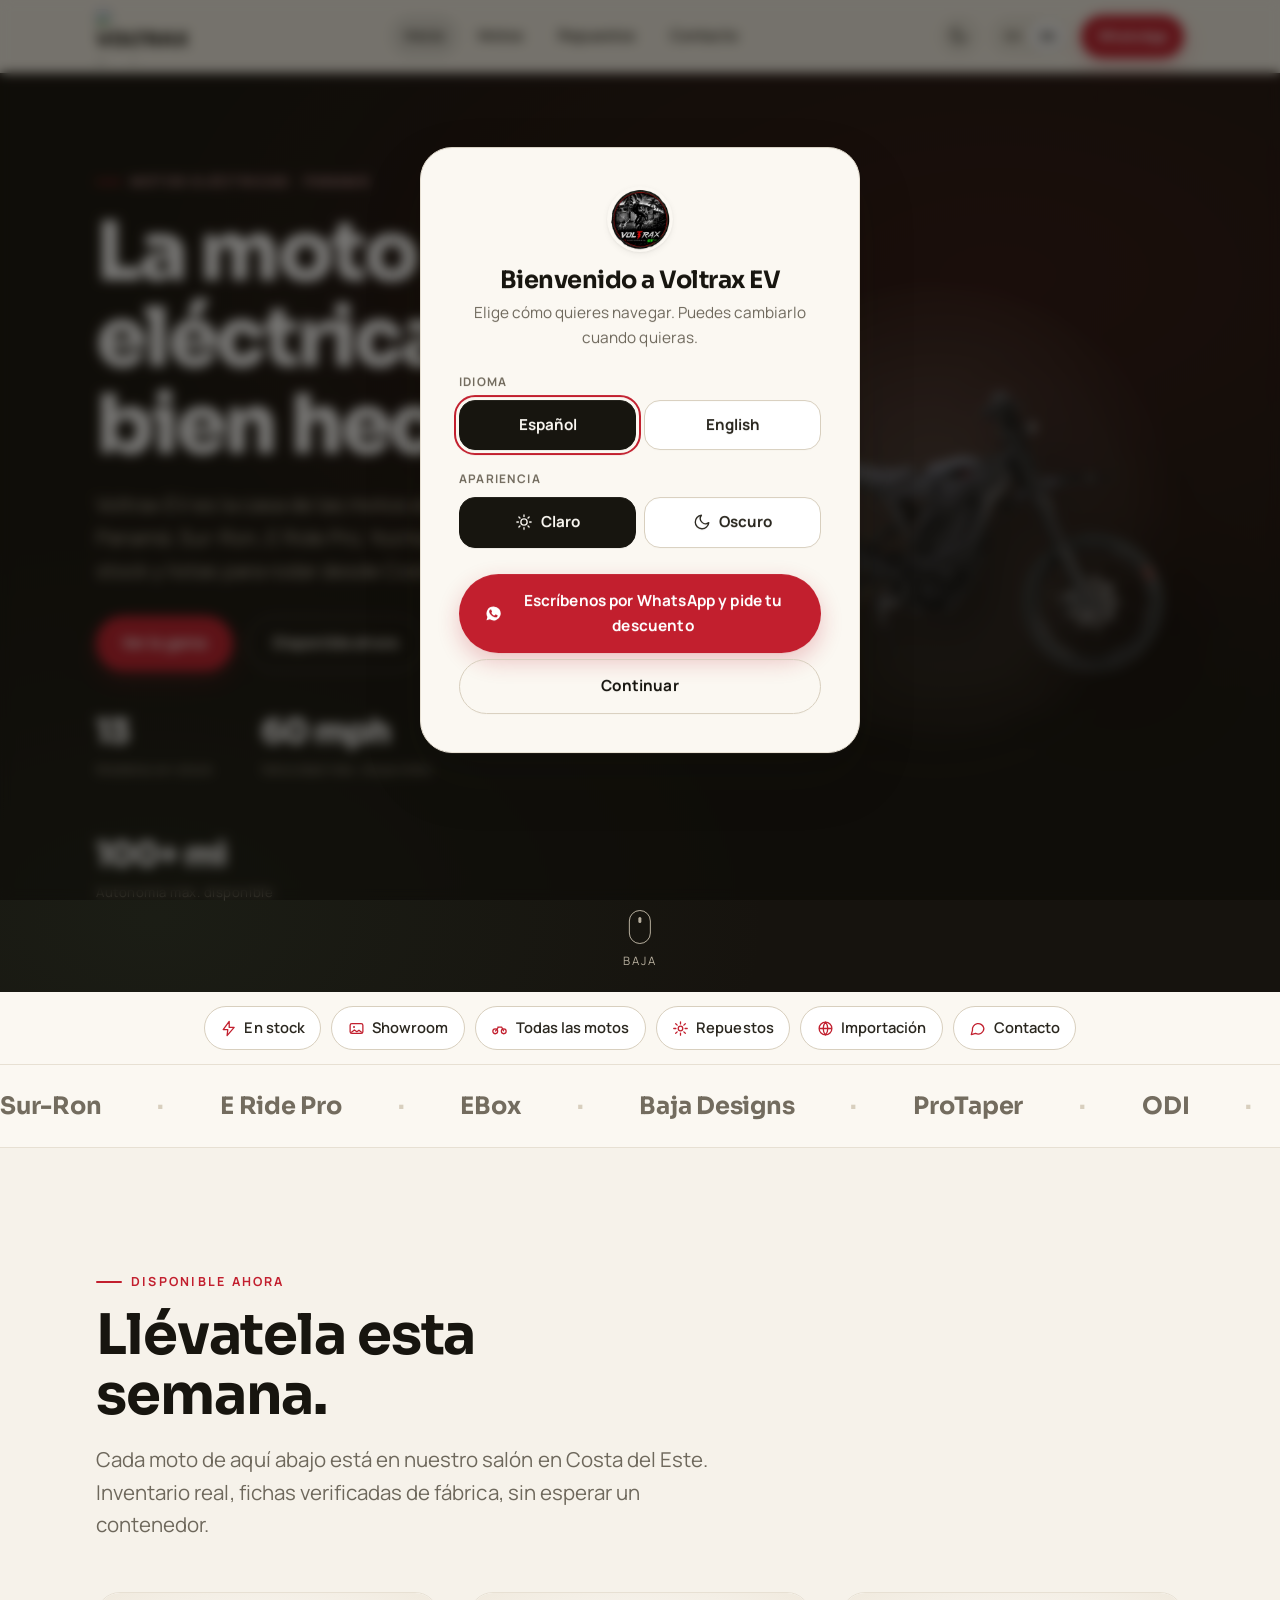
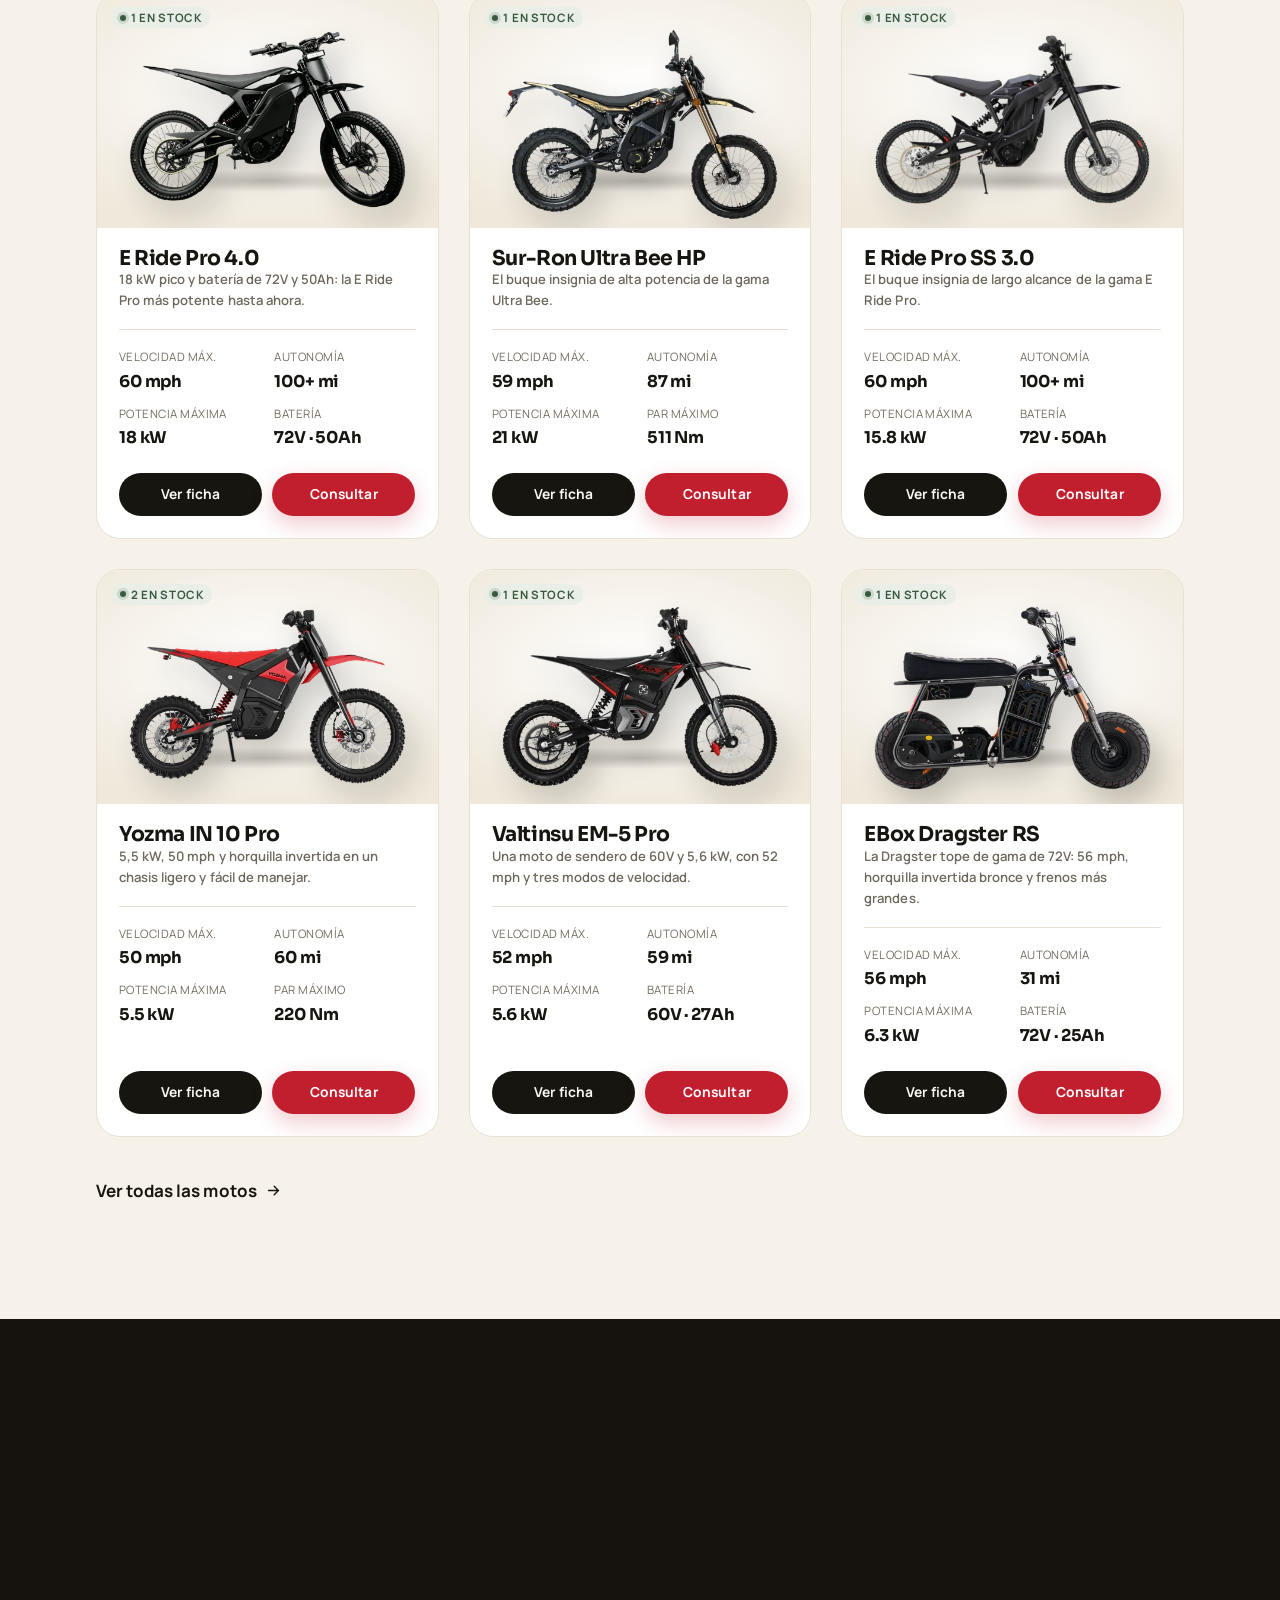
==== commit 334abd7f: "Fix color contrast with role tokens in both themes - --muted-2 darkened in light (#736C5F) and lifte" ====
--- a/index.html
+++ b/index.html
@@ -47,7 +47,7 @@
         imagesrcset="assets/img/bikes/eride-pro-ss-3@500.webp 500w, assets/img/bikes/eride-pro-ss-3@800.webp 800w, assets/img/bikes/eride-pro-ss-3.webp 1400w"
         imagesizes="(max-width: 900px) 92vw, 46vw" fetchpriority="high">
   <link href="https://fonts.googleapis.com/css2?family=Manrope:wght@400;500;600;700;800&family=Sora:wght@600;700;800&display=swap" rel="stylesheet">
-  <link rel="stylesheet" href="assets/css/styles.css?v=13">
+  <link rel="stylesheet" href="assets/css/styles.css?v=14">
 
   <script type="application/ld+json">
   {
@@ -495,8 +495,8 @@
     </div>
   </div>
 
-  <script src="assets/js/data.js?v=13"></script>
-  <script src="assets/js/i18n.js?v=13"></script>
-  <script src="assets/js/app.js?v=13"></script>
+  <script src="assets/js/data.js?v=14"></script>
+  <script src="assets/js/i18n.js?v=14"></script>
+  <script src="assets/js/app.js?v=14"></script>
 </body>
 </html>
--- a/assets/css/styles.css
+++ b/assets/css/styles.css
@@ -12,7 +12,7 @@
   --ink:          #17150F;
   --ink-soft:     #2A271F;
   --muted:        #6E685C;
-  --muted-2:      #948D7E;
+  --muted-2:      #736C5F;   /* small labels: ≥4.5:1 on cream + paper */
   --line:         #E7E0D3;
   --line-strong:  #D8CFBE;
 
@@ -26,9 +26,13 @@
   /* Brand accents (restrained, drawn from the Voltrax badge) */
   --red:          #C21F2E;
   --red-deep:     #A5182A;
+  --red-text:     #C21F2E;   /* red used as text/icon/focus on page surfaces */
   --forest:       #3A5A40;   /* in-stock / natural green, not neon */
   --forest-soft:  #E9EFE7;
   --sand:         #C9BCA3;
+  --gold:         #B8891F;   /* import / special order */
+  --gold-soft:    #F3ECDD;
+  --gold-text:    #7D6226;
   --danger:       #B3261E;   /* form errors */
 
   /* Product "stage" gradient (bike cards, parts, feature + modal media) */
@@ -73,12 +77,16 @@
   --ink:          #F3EFE6;
   --ink-soft:     #E4DDCE;
   --muted:        #A79E8D;
-  --muted-2:      #857D6E;
+  --muted-2:      #958D7D;
   --line:         #322C22;
   --line-strong:  #423B2E;
 
   --forest:       #7FB088;
   --forest-soft:  rgba(127,176,136,.14);
+  --red-text:     #EC5B60;   /* brand red lifted to ≥4.5:1 on dark surfaces */
+  --gold:         #C79A3A;
+  --gold-soft:    rgba(199,154,58,.16);
+  --gold-text:    #E7C889;
   --danger:       #F2A09A;
 
   --stage-a:      #241F17;
@@ -92,7 +100,6 @@
   --shadow-md: 0 6px 20px rgba(0,0,0,.45);
   --shadow-lg: 0 24px 60px rgba(0,0,0,.55);
 }
-:root[data-theme="dark"] .badge--import { background: rgba(199,154,58,.16); color: #E7C889; }
 /* smooth theme transition */
 body, .site-header, .bike-card, .part-card, .adv-card, .card-form, .field input,
 .field select, .field textarea, .chip, .filters, .marquee { transition: background-color .35s var(--ease), border-color .35s var(--ease), color .35s var(--ease); }
@@ -125,7 +132,10 @@
 a { color: inherit; text-decoration: none; }
 button { font: inherit; color: inherit; cursor: pointer; background: none; border: none; }
 ul { list-style: none; padding: 0; }
-:focus-visible { outline: 2.5px solid var(--red); outline-offset: 3px; border-radius: 4px; }
+:focus-visible { outline: 2.5px solid var(--red-text); outline-offset: 3px; border-radius: 4px; }
+::selection { background: color-mix(in srgb, var(--red) 22%, transparent); color: var(--ink); }
+input, textarea { caret-color: var(--red-text); }
+::placeholder { color: var(--muted); opacity: 1; }
 
 /* ---------------------------------------------------------------- headings */
 h1, h2, h3, h4 { font-family: var(--font-display); font-weight: 700; line-height: 1.06; letter-spacing: -.02em; color: var(--ink); }
@@ -136,7 +146,7 @@
 .eyebrow {
   font-family: var(--font-body);
   font-weight: 700; font-size: .78rem; letter-spacing: .18em; text-transform: uppercase;
-  color: var(--red); display: inline-flex; align-items: center; gap: .55rem;
+  color: var(--red-text); display: inline-flex; align-items: center; gap: .55rem;
 }
 .eyebrow::before { content: ""; width: 26px; height: 2px; background: var(--red); border-radius: 2px; }
 .lead { font-size: clamp(1.05rem, 1.6vw, 1.28rem); color: var(--muted); max-width: 60ch; }
@@ -178,7 +188,7 @@
 
 .link-arrow { display: inline-flex; align-items: center; gap: .5em; font-weight: 700; color: var(--ink); transition: gap .3s var(--ease), color .3s; }
 .link-arrow svg { width: 1em; height: 1em; transition: transform .3s var(--ease); }
-.link-arrow:hover { color: var(--red); }
+.link-arrow:hover { color: var(--red-text); }
 .link-arrow:hover svg { transform: translateX(4px); }
 
 /* ------------------------------------------------------------------- chips */
@@ -189,8 +199,8 @@
 }
 .badge--stock { background: var(--forest-soft); color: var(--forest); }
 .badge--stock .dot { width: 6px; height: 6px; border-radius: 50%; background: var(--forest); box-shadow: 0 0 0 3px rgba(58,90,64,.16); }
-.badge--import { background: #F3ECDD; color: #8A6D2E; }
-.badge--import .dot { width: 6px; height: 6px; border-radius: 50%; background: #B8891F; }
+.badge--import { background: var(--gold-soft); color: var(--gold-text); }
+.badge--import .dot { width: 6px; height: 6px; border-radius: 50%; background: var(--gold); }
 .badge--out { background: var(--overlay-2); color: var(--muted); }
 .badge--out .dot { width: 6px; height: 6px; border-radius: 50%; background: var(--muted-2); }
 .badge--soft { background: var(--overlay); color: var(--muted); }
@@ -209,7 +219,7 @@
 .brand { display: inline-flex; align-items: center; gap: .7rem; font-family: var(--font-display); font-weight: 800; letter-spacing: -.01em; font-size: 1.18rem; }
 .brand img { width: 40px; height: 40px; border-radius: 50%; box-shadow: var(--shadow-sm); }
 .brand b { font-weight: 800; }
-.brand span { color: var(--red); }
+.brand span { color: var(--red-text); }
 /* header wordmark: image-only lockup — fluid width, ratio locked, never overflows */
 .brand--mark { gap: 0; flex: 0 1 auto; min-width: 0; width: clamp(80px, 10.8vw, 108px); }
 .brand--mark img {
@@ -228,7 +238,8 @@
 .nav-right { display: flex; align-items: center; gap: 12px; }
 
 .lang-toggle { display: inline-flex; background: var(--overlay); border-radius: var(--r-pill); padding: 3px; border: 1px solid var(--line); }
-.lang-toggle button { padding: .3rem .62rem; border-radius: var(--r-pill); font-weight: 700; font-size: .8rem; color: var(--muted); transition: color .25s, background-color .25s; }
+.lang-toggle button { padding: .3rem .62rem; border-radius: var(--r-pill); font-weight: 700; font-size: .8rem; color: color-mix(in srgb, var(--muted) 82%, var(--ink)); transition: color .25s, background-color .25s; }
+.lang-toggle button:hover { color: var(--ink); }
 .lang-toggle button[aria-pressed="true"] { background: var(--paper); color: var(--ink); box-shadow: var(--shadow-sm); }
 
 .nav-mobile { display: none; }
@@ -294,7 +305,7 @@
 .bike-card__img { position: relative; z-index: 2; width: 100%; height: 100%; object-fit: contain; filter: drop-shadow(10px 14px 14px rgba(20,16,10,.22)); transition: transform .55s var(--ease); }
 .bike-card:hover .bike-card__img { transform: scale(1.045) rotate(-.4deg); }
 .bike-card__badges { position: absolute; z-index: 3; top: 14px; left: 14px; display: flex; gap: 8px; }
-.bike-card__brand { position: absolute; z-index: 3; top: 16px; right: 16px; font-size: .72rem; font-weight: 700; letter-spacing: .1em; text-transform: uppercase; color: var(--muted-2); }
+.bike-card__brand { position: absolute; z-index: 3; top: 16px; right: 16px; font-size: .72rem; font-weight: 700; letter-spacing: .1em; text-transform: uppercase; color: var(--muted); }
 .bike-card__body { padding: 20px 22px 22px; display: flex; flex-direction: column; flex: 1; }
 .bike-card__title { display: flex; align-items: baseline; justify-content: space-between; gap: 12px; }
 .bike-card h3 { font-size: 1.28rem; }
@@ -357,7 +368,7 @@
 .contact-item .ico svg { width: 20px; height: 20px; }
 .contact-item .k { font-size: .78rem; text-transform: uppercase; letter-spacing: .08em; color: var(--muted-2); }
 .contact-item a, .contact-item p { font-weight: 600; font-size: 1.02rem; }
-.contact-item a:hover { color: var(--red); }
+.contact-item a:hover { color: var(--red-text); }
 
 .card-form { background: var(--paper); border: 1px solid var(--line); border-radius: var(--r-xl); padding: clamp(24px, 3vw, 38px); box-shadow: var(--shadow-md); }
 .field { margin-bottom: 16px; }
@@ -450,7 +461,7 @@
 .part-card__img img { max-width: 100%; max-height: 100%; width: auto; height: auto; object-fit: contain; transition: transform .5s var(--ease); }
 .part-card:hover .part-card__img img { transform: scale(1.05); }
 .part-card__body { padding: 18px 20px 20px; display: flex; flex-direction: column; gap: 4px; flex: 1; }
-.part-card__brand { font-size: .72rem; letter-spacing: .1em; text-transform: uppercase; color: var(--red); font-weight: 700; }
+.part-card__brand { font-size: .72rem; letter-spacing: .1em; text-transform: uppercase; color: var(--red-text); font-weight: 700; }
 .part-card h3 { font-size: 1.06rem; }
 .part-card p { font-size: .9rem; color: var(--muted); margin-top: 2px; flex: 1; }
 .part-card .btn { margin-top: 14px; }
@@ -531,9 +542,9 @@
   border: 0; cursor: pointer;
 }
 .part-card__open::after { content: ""; position: absolute; inset: 0; z-index: 1; border-radius: var(--r-lg); }
-.part-card__open:focus-visible::after { outline: 2.5px solid var(--red); outline-offset: -3px; }
+.part-card__open:focus-visible::after { outline: 2.5px solid var(--red-text); outline-offset: -3px; }
 .part-card__open:focus-visible { outline: none; }
-.part-card:hover .part-card__open { color: var(--red); }
+.part-card:hover .part-card__open { color: var(--red-text); }
 /* the WhatsApp button must stay above the stretched overlay */
 .part-card__wa { position: relative; z-index: 2; }
 
@@ -607,7 +618,7 @@
   transition: border-color .25s var(--ease), transform .25s var(--ease),
               box-shadow .25s var(--ease), color .25s var(--ease);
 }
-.qbtn svg { width: 17px; height: 17px; color: var(--red); flex: none; }
+.qbtn svg { width: 17px; height: 17px; color: var(--red-text); flex: none; }
 .qbtn:hover { border-color: var(--ink); color: var(--ink); transform: translateY(-2px); box-shadow: var(--shadow-sm); }
 @media (min-width: 760px) { .quicknav__inner { justify-content: center; flex-wrap: wrap; } }
 
@@ -623,7 +634,7 @@
   70%  { box-shadow: 0 0 0 11px rgba(194,31,46,0); }
   100% { box-shadow: 0 0 0 0 rgba(194,31,46,0); }
 }
-.is-hinted { animation: hintPulse 1.4s var(--ease) 2; border-color: var(--red); }
+.is-hinted { animation: hintPulse 1.4s var(--ease) 2; border-color: var(--red-text); }
 @media (prefers-reduced-motion: reduce) { .is-hinted { animation: none; } }
 
 /* ============================================================ theme toggle */
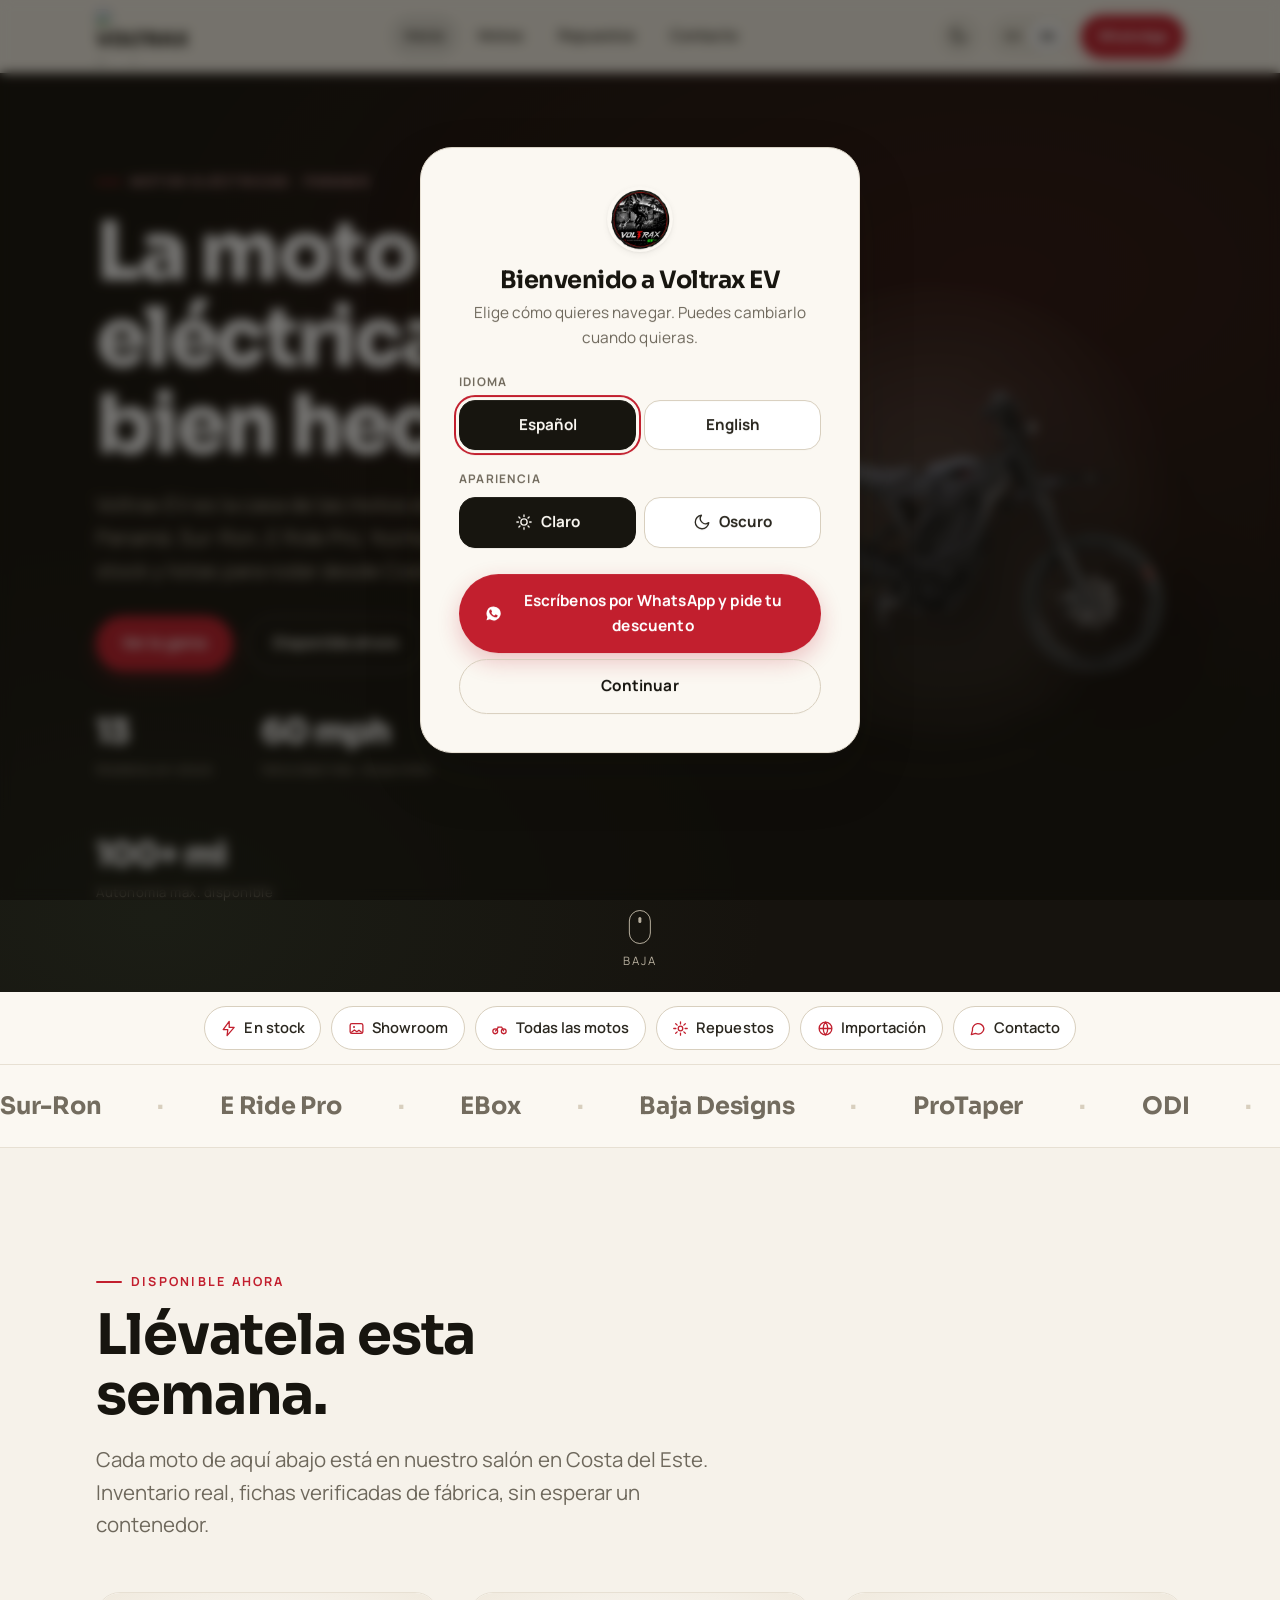
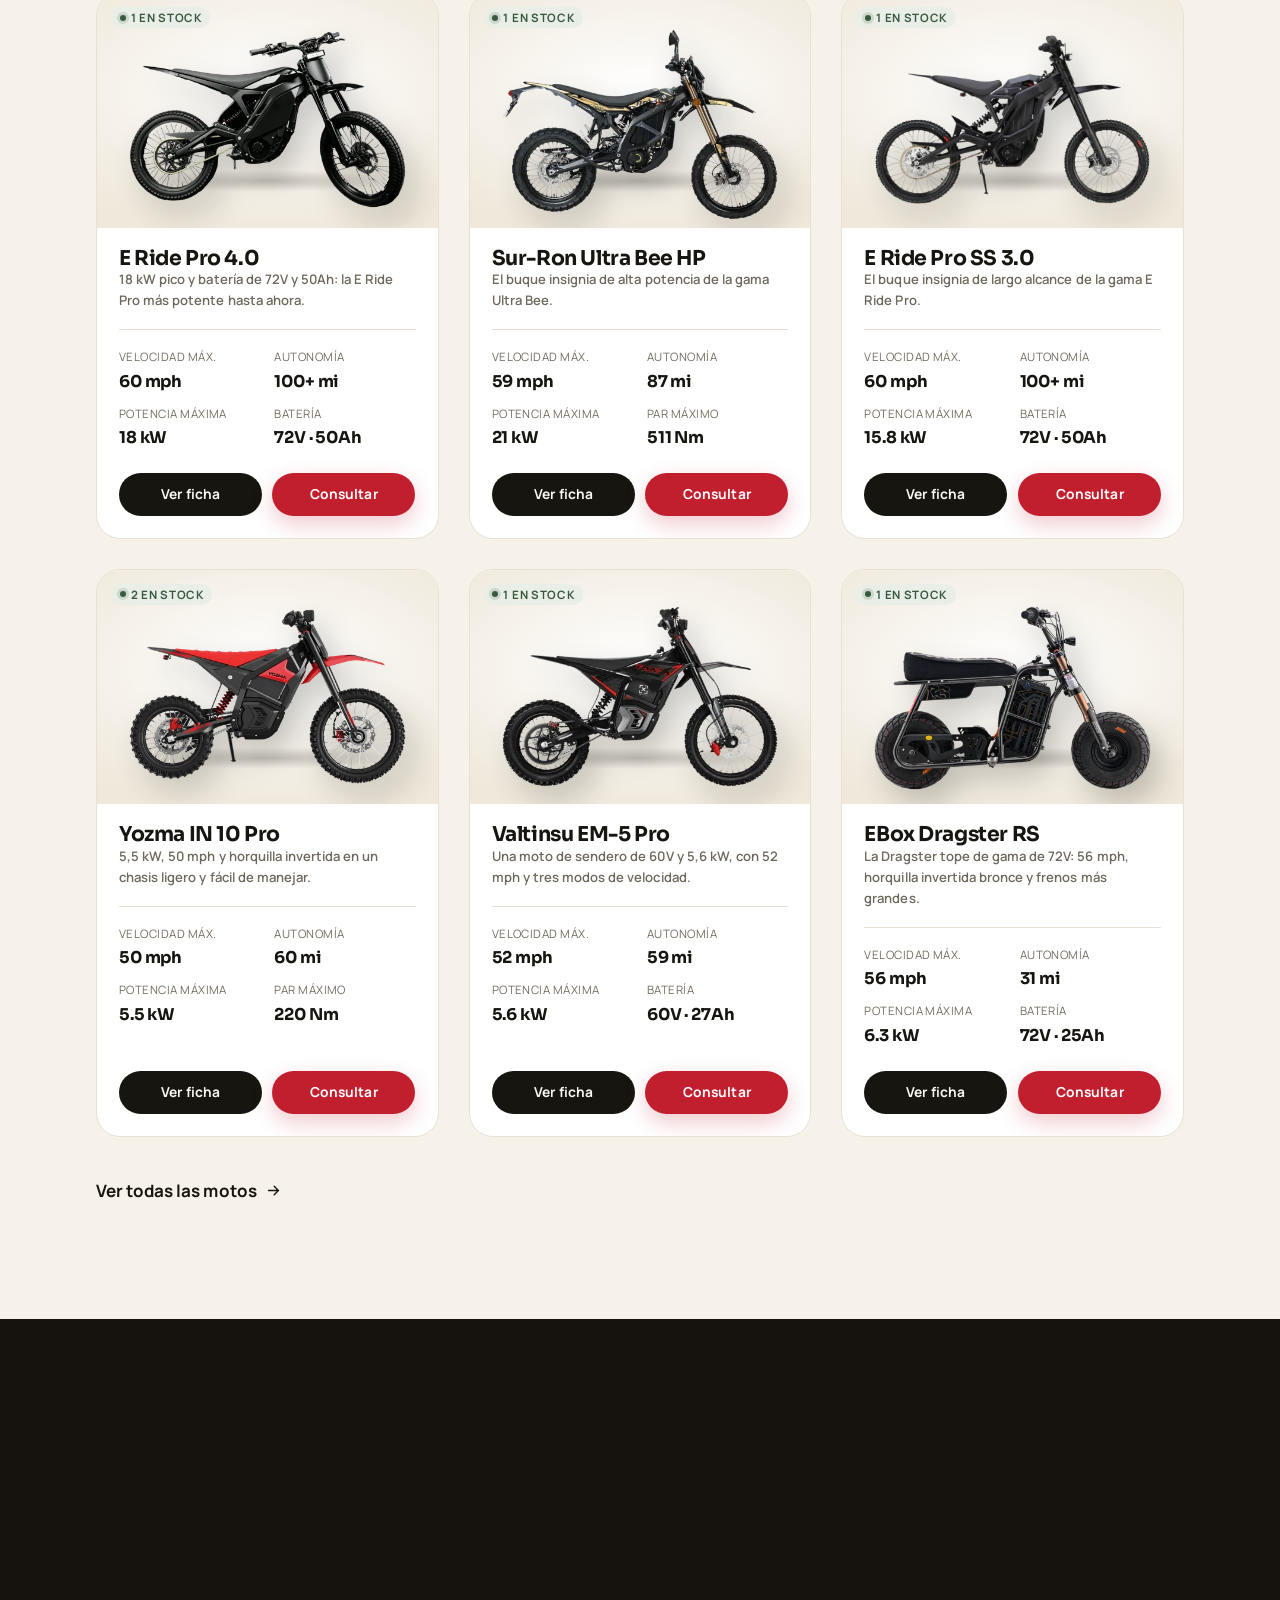
==== commit 01a05414: "Adapt layout and controls for phones, tablets and touch - Bikes filter bar holds only the chips, in " ====
--- a/index.html
+++ b/index.html
@@ -47,7 +47,7 @@
         imagesrcset="assets/img/bikes/eride-pro-ss-3@500.webp 500w, assets/img/bikes/eride-pro-ss-3@800.webp 800w, assets/img/bikes/eride-pro-ss-3.webp 1400w"
         imagesizes="(max-width: 900px) 92vw, 46vw" fetchpriority="high">
   <link href="https://fonts.googleapis.com/css2?family=Manrope:wght@400;500;600;700;800&family=Sora:wght@600;700;800&display=swap" rel="stylesheet">
-  <link rel="stylesheet" href="assets/css/styles.css?v=14">
+  <link rel="stylesheet" href="assets/css/styles.css?v=15">
 
   <script type="application/ld+json">
   {
@@ -495,8 +495,8 @@
     </div>
   </div>
 
-  <script src="assets/js/data.js?v=14"></script>
-  <script src="assets/js/i18n.js?v=14"></script>
-  <script src="assets/js/app.js?v=14"></script>
+  <script src="assets/js/data.js?v=15"></script>
+  <script src="assets/js/i18n.js?v=15"></script>
+  <script src="assets/js/app.js?v=15"></script>
 </body>
 </html>
--- a/assets/css/styles.css
+++ b/assets/css/styles.css
@@ -368,6 +368,7 @@
 .contact-item .ico svg { width: 20px; height: 20px; }
 .contact-item .k { font-size: .78rem; text-transform: uppercase; letter-spacing: .08em; color: var(--muted-2); }
 .contact-item a, .contact-item p { font-weight: 600; font-size: 1.02rem; }
+.contact-item a:not(.link-arrow) { display: block; width: fit-content; }
 .contact-item a:hover { color: var(--red-text); }
 
 .card-form { background: var(--paper); border: 1px solid var(--line); border-radius: var(--r-xl); padding: clamp(24px, 3vw, 38px); box-shadow: var(--shadow-md); }
@@ -414,11 +415,14 @@
 .chip { padding: .5em 1em; border-radius: var(--r-pill); border: 1.5px solid var(--line-strong); font-weight: 600; font-size: .9rem; color: var(--ink-soft); background: var(--paper); transition: all .25s var(--ease); }
 .chip:hover { border-color: var(--ink); }
 .chip[aria-pressed="true"] { background: var(--ink); color: var(--cream-2); border-color: var(--ink); }
-.filters__spacer { flex: 1; }
 .select-wrap { position: relative; }
 .select-wrap select { appearance: none; padding: .58em 2.4em .58em 1em; border-radius: var(--r-pill); border: 1.5px solid var(--line-strong); background: var(--paper); color: var(--ink); font-weight: 600; font-size: .9rem; cursor: pointer; }
 .select-wrap::after { content: ""; position: absolute; right: 14px; top: 50%; width: 8px; height: 8px; border-right: 2px solid var(--muted); border-bottom: 2px solid var(--muted); transform: translateY(-70%) rotate(45deg); pointer-events: none; }
 .result-count { font-size: .9rem; color: var(--muted); }
+/* count + sort sit above the grid, outside the sticky bar */
+.lineup-bar { display: flex; align-items: center; justify-content: space-between; gap: 16px;
+  margin-bottom: clamp(18px, 2.4vw, 28px); }
+#lineup { padding-top: clamp(22px, 3vw, 36px); }
 .empty-state { text-align: center; padding: 60px 20px; color: var(--muted); }
 
 /* ===================================================== spec table (detail) */
@@ -434,7 +438,7 @@
 .modal.is-open .modal__scrim { opacity: 1; }
 .modal__panel {
   position: absolute; top: 50%; left: 50%; transform: translate(-50%, -46%); opacity: 0;
-  width: min(960px, 94vw); max-height: 90vh; overflow: auto; background: var(--cream-2);
+  width: min(960px, 94vw); max-height: 90vh; max-height: 90dvh; overflow: auto; background: var(--cream-2);
   border-radius: var(--r-xl); box-shadow: var(--shadow-lg); transition: transform .4s var(--ease), opacity .3s;
 }
 .modal.is-open .modal__panel { transform: translate(-50%, -50%); opacity: 1; }
@@ -688,3 +692,75 @@
 @media (prefers-reduced-motion: reduce) {
   .onboard.is-open .onboard__card, .onboard.is-open .onboard__scrim { animation: none; }
 }
+
+/* ================================================= phones, tablets, touch */
+/* filter chips: one swipeable row instead of wrapped rows (hamburger range) */
+@media (max-width: 900px) {
+  .filters { padding-block: 10px; }
+  .filters__inner {
+    flex-wrap: nowrap; gap: 10px; overflow-x: auto; overscroll-behavior-x: contain;
+    scrollbar-width: none;
+    /* alpha mask only (not a color): fades chips into the gutters */
+    -webkit-mask-image: linear-gradient(90deg, transparent, #000 12px, #000 calc(100% - 20px), transparent);
+            mask-image: linear-gradient(90deg, transparent, #000 12px, #000 calc(100% - 20px), transparent);
+  }
+  .filters__inner::-webkit-scrollbar { display: none; }
+  .chip-group { flex: none; flex-wrap: nowrap; }
+  .chip-group + .chip-group { padding-left: 10px; border-left: 1px solid var(--line-strong); }
+  .chip { flex: none; white-space: nowrap; }
+}
+/* short landscape phones: header alone is enough chrome to keep pinned */
+@media (orientation: landscape) and (max-height: 540px) {
+  .filters { position: static; }
+}
+@media (max-width: 380px) {
+  .nav { gap: 12px; }
+  .nav-right { gap: 6px; }
+}
+
+/* touch: every control reaches 44px; inputs stay ≥16px so iOS doesn't zoom */
+@media (pointer: coarse) {
+  .chip, .qbtn, .btn--sm, .select-wrap select, .link-arrow,
+  .contact-item a:not(.link-arrow) { min-height: 44px; }
+  .chip, .select-wrap select { font-size: 1rem; }
+  .contact-item a:not(.link-arrow) { display: flex; align-items: center; }
+  .lang-toggle { padding: 2px; }
+  .lang-toggle button { min-width: 44px; min-height: 40px; }
+  .theme-toggle, .modal__close, .socials a { width: 44px; height: 44px; }
+  .brand--mark, .footer-brand .brand { min-height: 44px; display: inline-flex; align-items: center; }
+  .footer-col a { min-height: 44px; display: flex; align-items: center; padding-block: 0; }
+}
+
+/* no hover on touch: lifts and zooms would stick after a tap, so press instead */
+@media (hover: none) {
+  .btn:hover, .qbtn:hover, .bike-card:hover, .adv-card:hover, .part-card:hover,
+  .socials a:hover, .pthumb:hover, .theme-toggle:hover, .modal__close:hover,
+  .brand--mark:hover img, .bike-card:hover .bike-card__img,
+  .part-card:hover .part-card__img img, .shot:hover img { transform: none; }
+  .bike-card:hover, .adv-card:hover, .part-card:hover { box-shadow: none; }
+  .btn:active, .qbtn:active, .chip:active, .seg button:active { transform: scale(.97); transition-duration: .1s; }
+  .bike-card:active, .part-card:active { transform: scale(.99); }
+}
+
+/* landscape phone: photo beside the specs instead of a full screen above them */
+@media (max-width: 900px) and (orientation: landscape) and (max-height: 540px) {
+  .modal__panel { width: 96vw; max-height: 94vh; max-height: 94dvh; }
+  .modal__grid, .modal--part .modal__grid { grid-template-columns: 1fr 1fr; }
+  .modal__media, .modal--part .modal__media { aspect-ratio: auto; min-height: 0; align-self: start;
+    position: sticky; top: 0; height: 94vh; height: 94dvh; }
+}
+
+/* WhatsApp within thumb reach on phones and tablets (the primary sales channel) */
+.wa-fab { display: none; }
+@media (max-width: 900px) {
+  .wa-fab {
+    display: inline-flex; position: fixed; z-index: 80;
+    right: max(16px, env(safe-area-inset-right)); bottom: max(16px, env(safe-area-inset-bottom));
+    min-height: 50px; padding: 0 20px 0 16px; box-shadow: var(--shadow-lg);
+    opacity: 0; visibility: hidden; transform: translateY(24px) scale(.96);
+    transition: opacity .3s var(--ease), transform .4s var(--ease), visibility 0s linear .4s;
+  }
+  .wa-fab svg { width: 1.3em; height: 1.3em; }
+  .wa-fab.is-shown { opacity: 1; visibility: visible; transform: none; transition-delay: 0s; }
+  body.nav-open .wa-fab { opacity: 0; visibility: hidden; }
+}
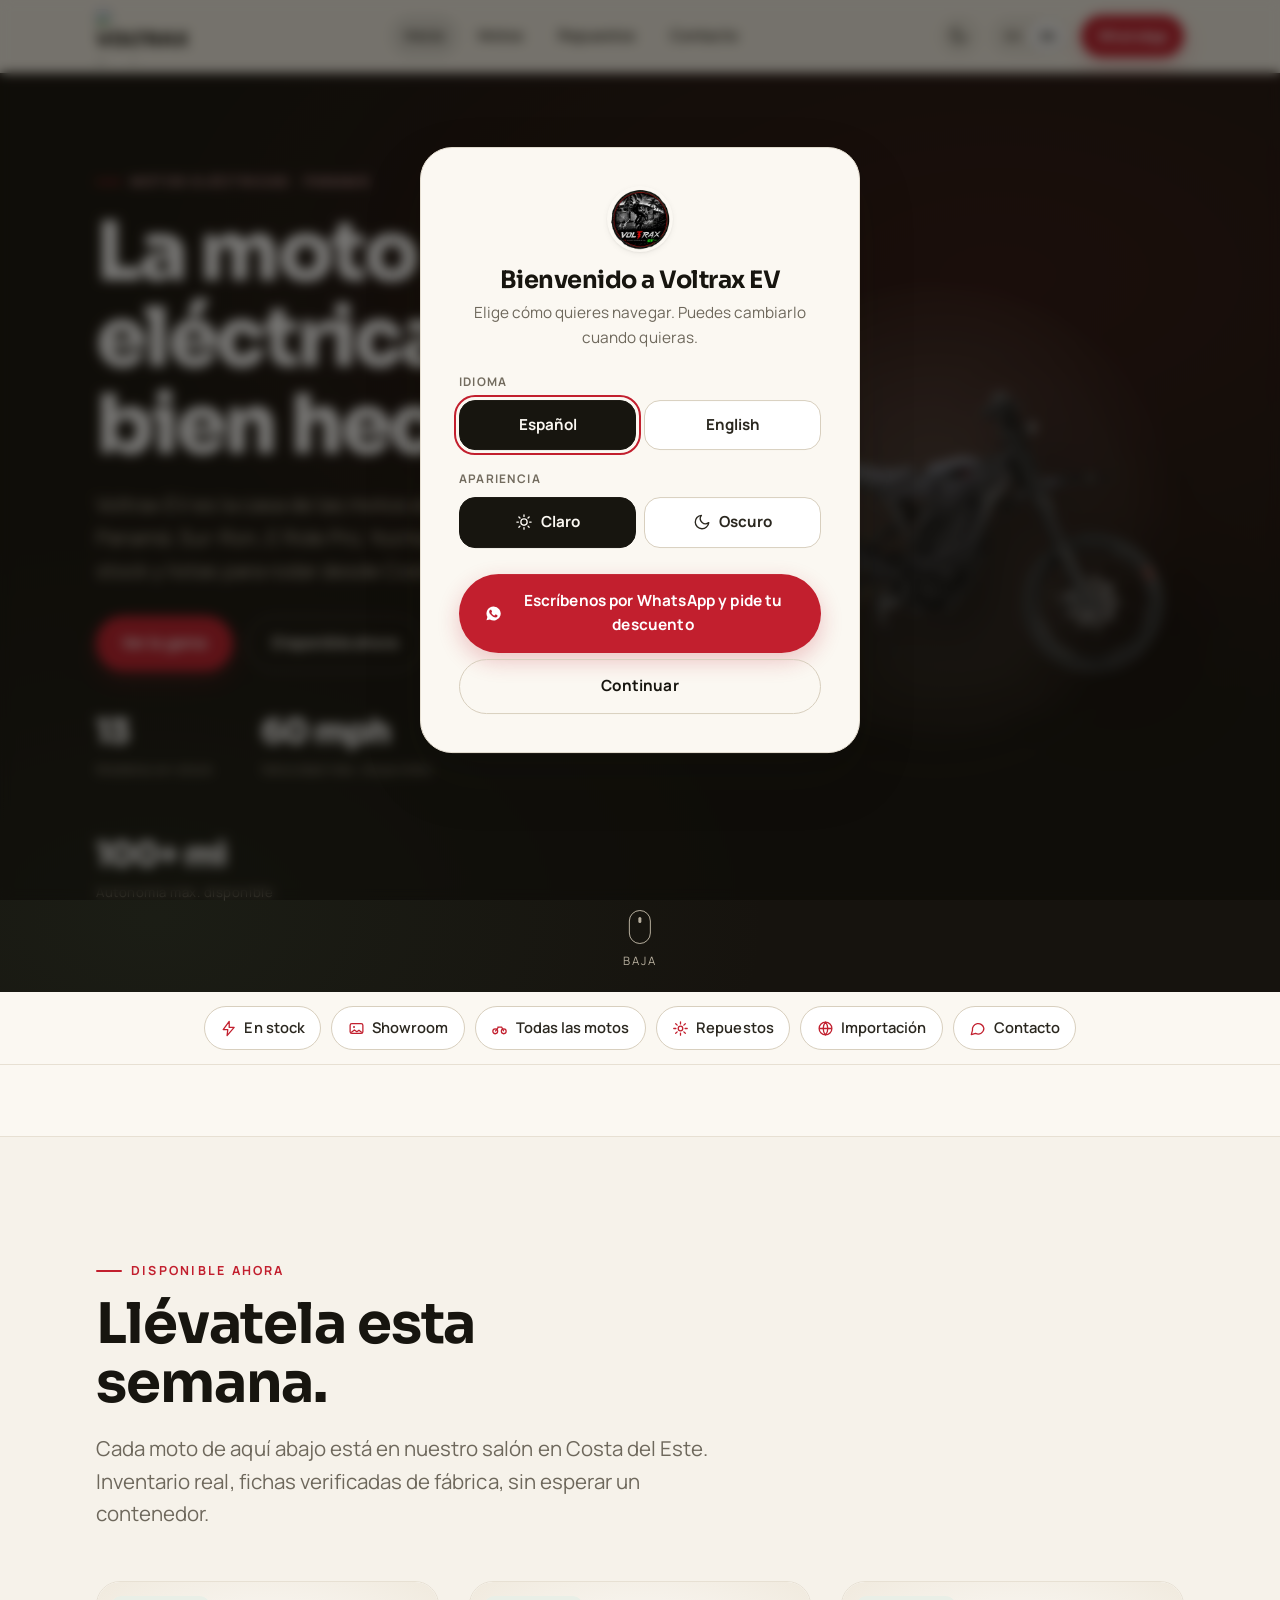
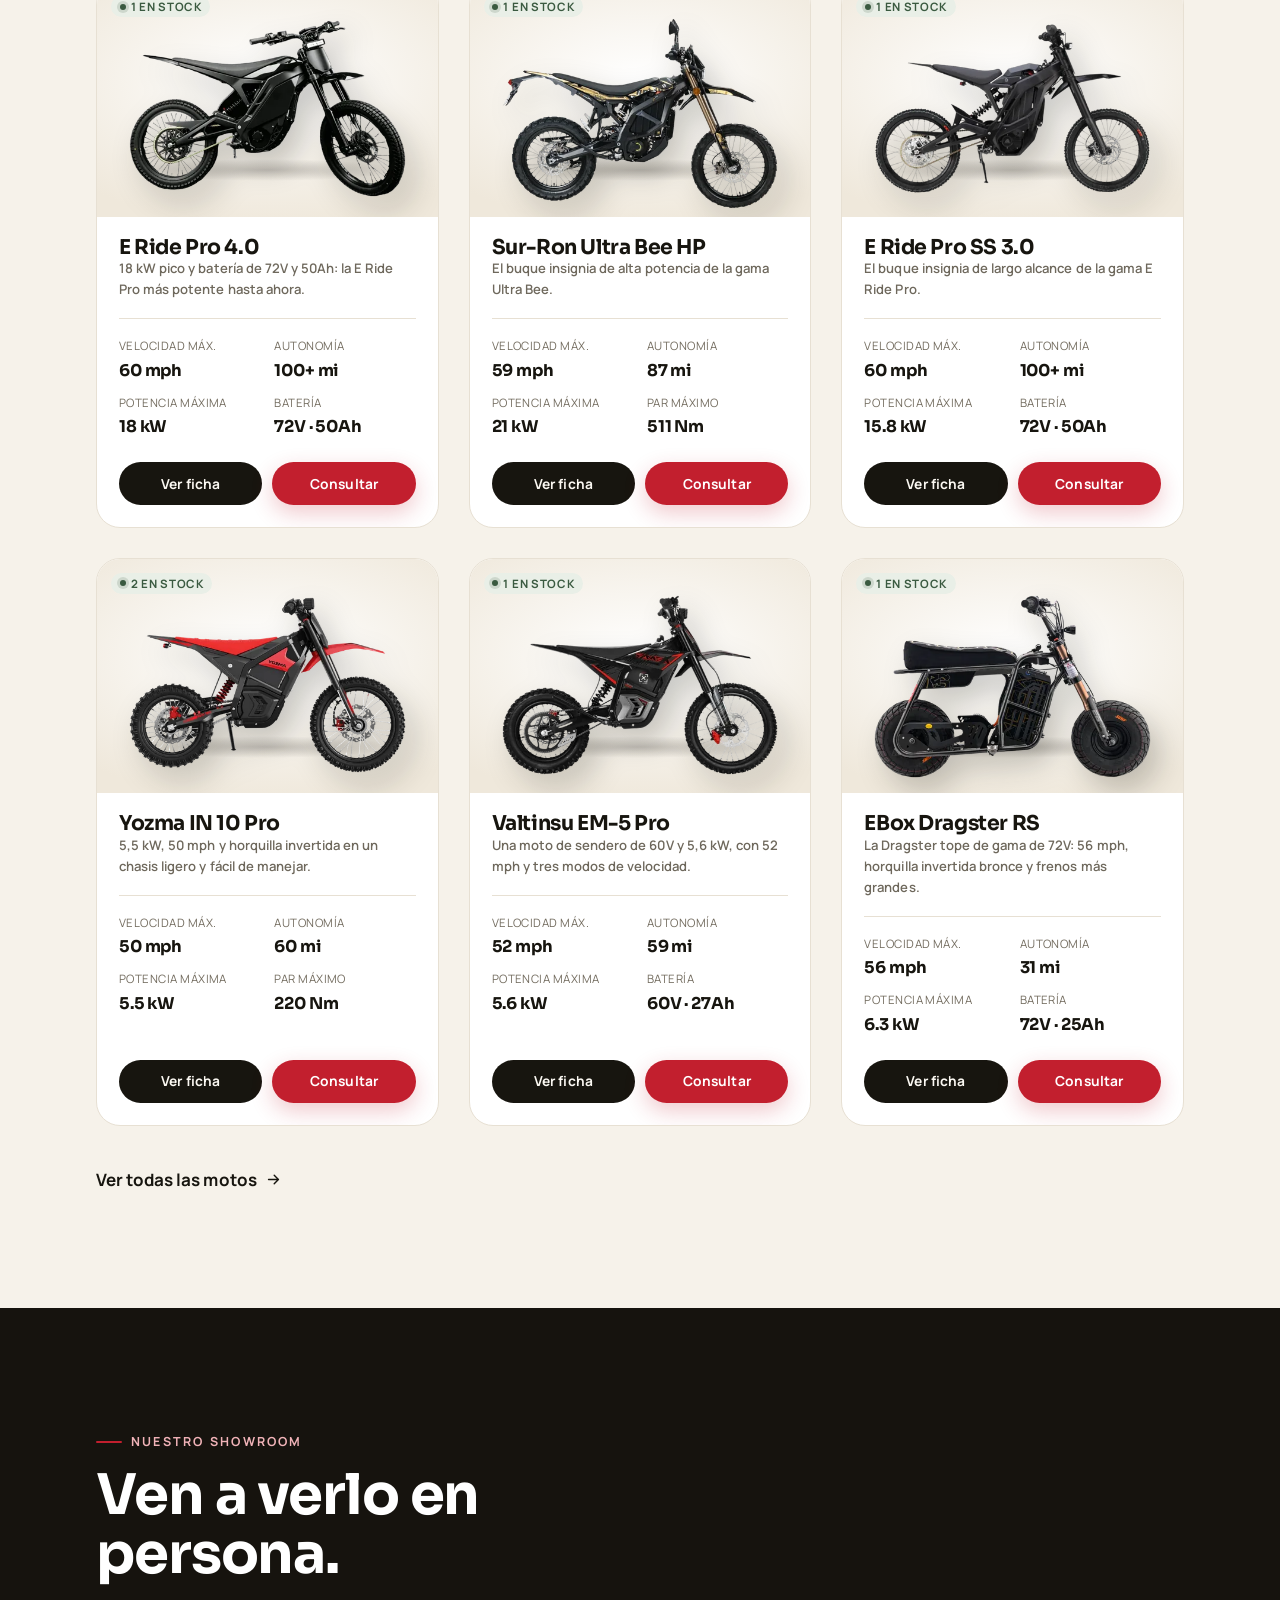
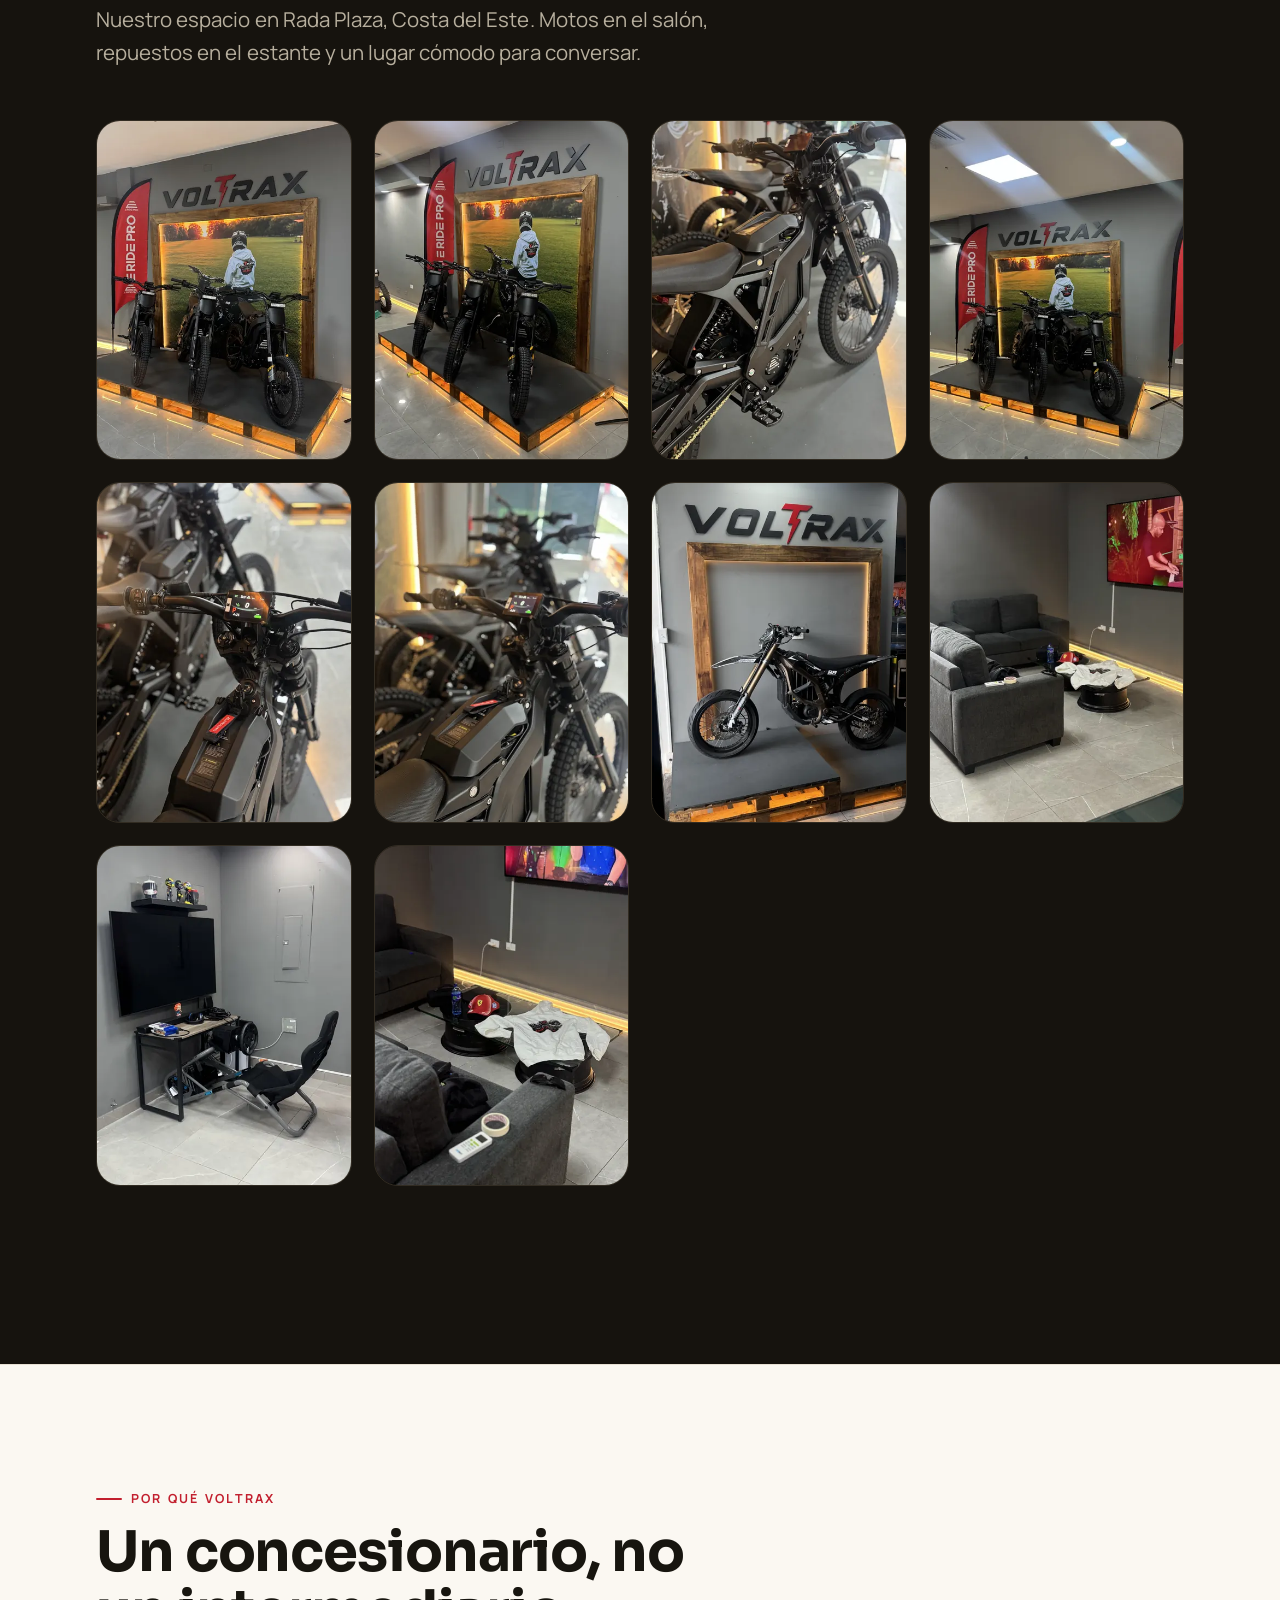
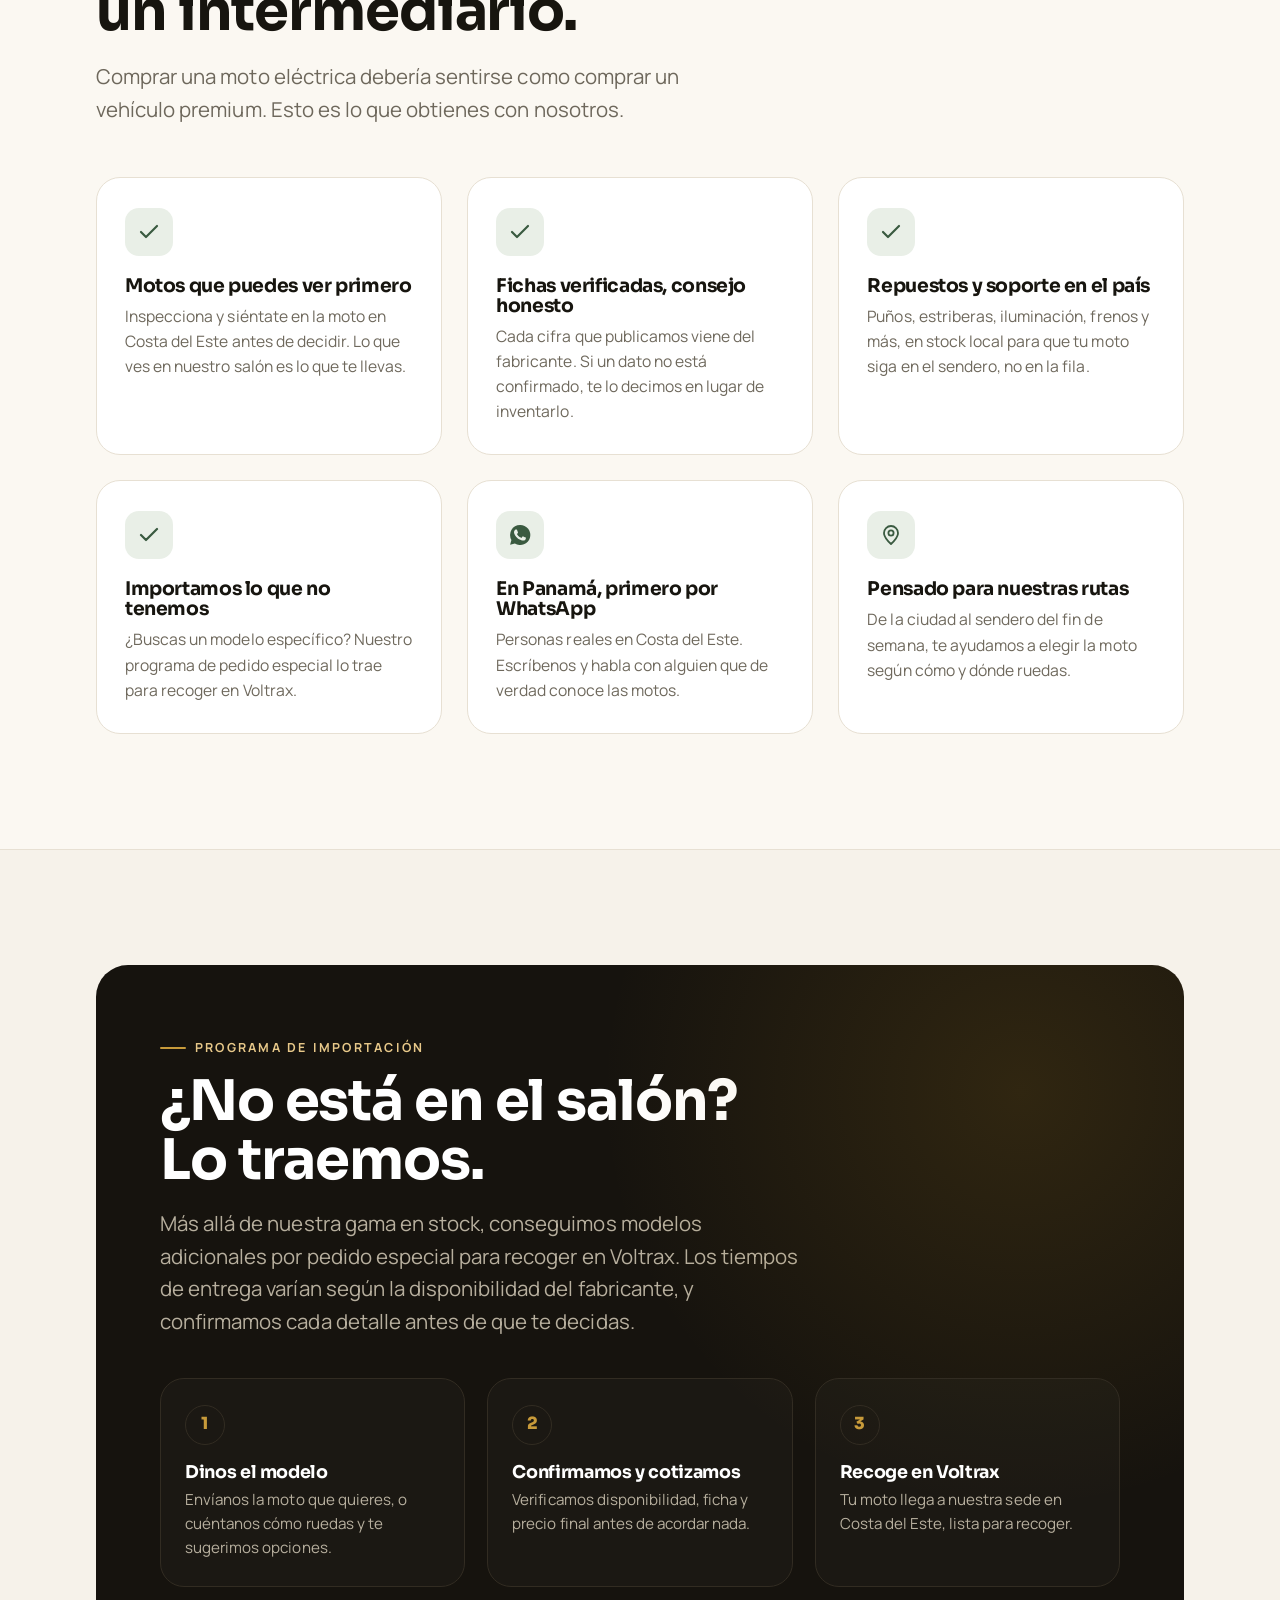
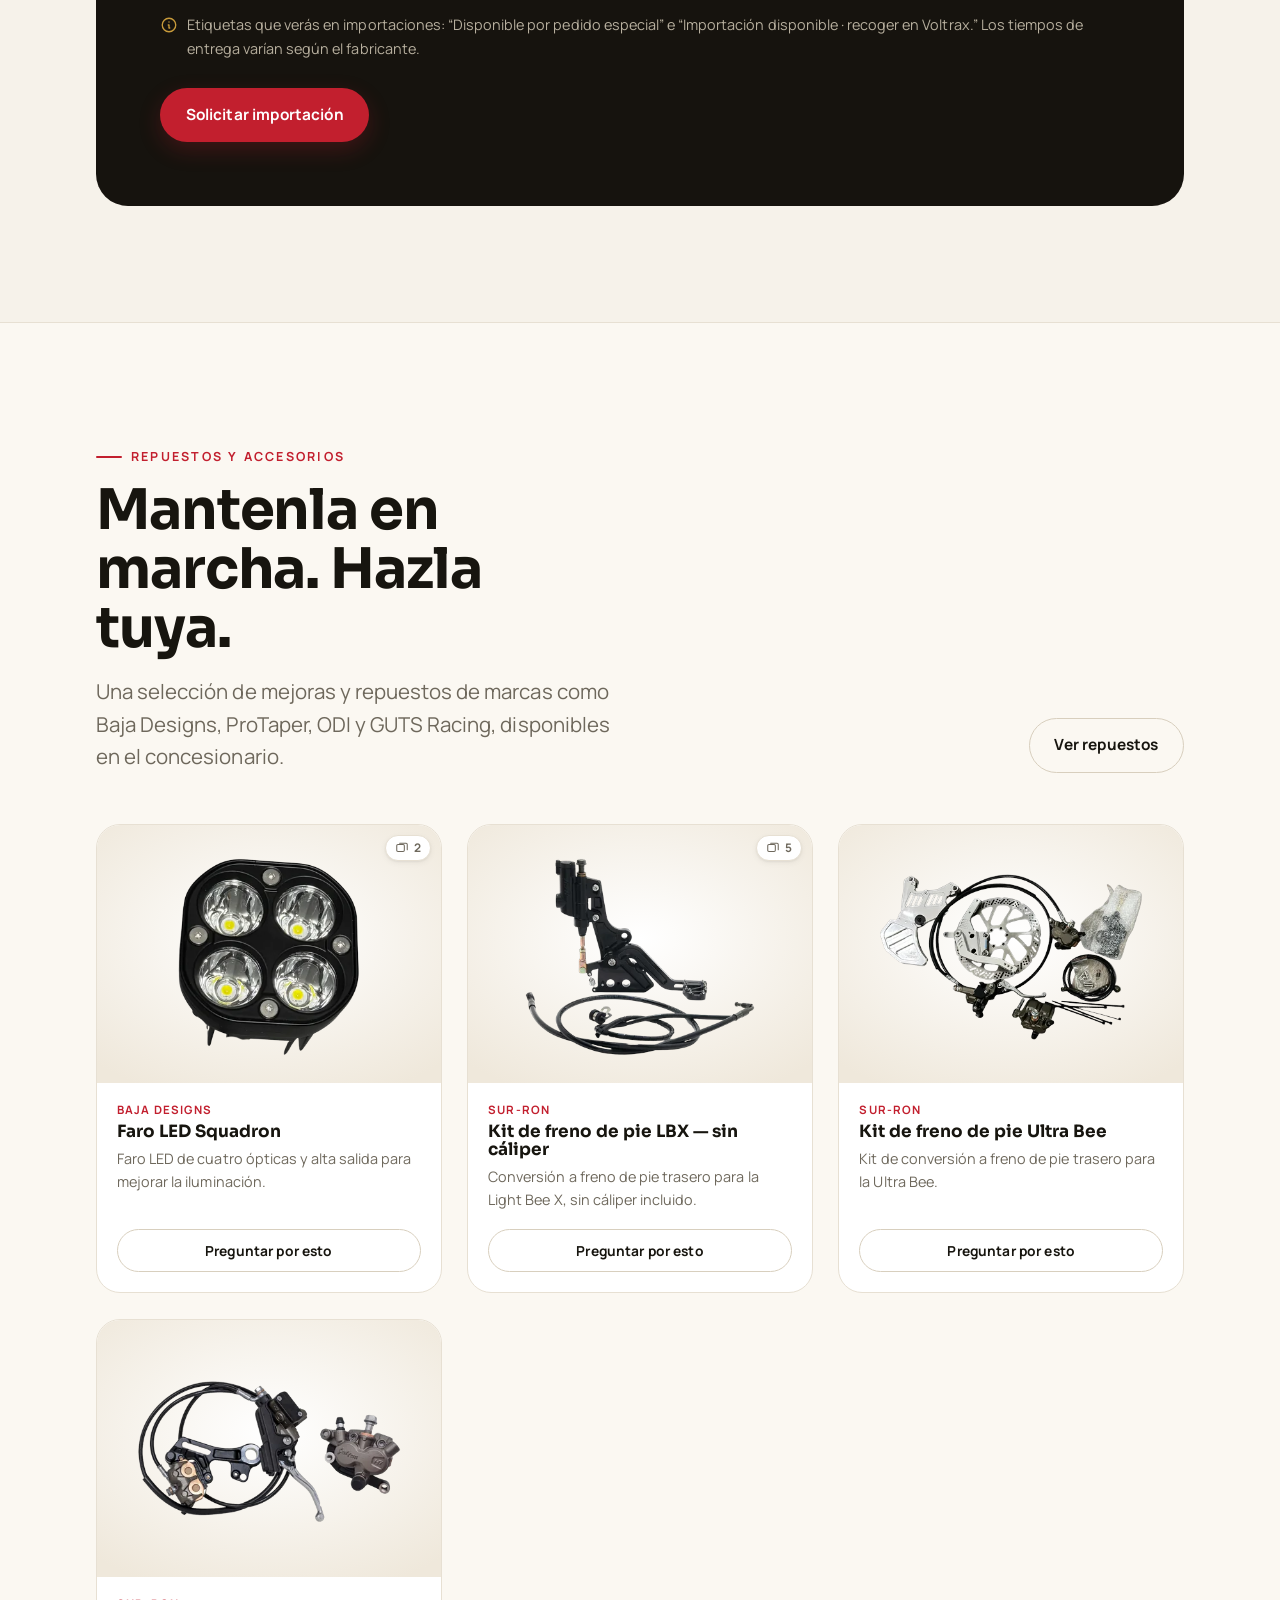
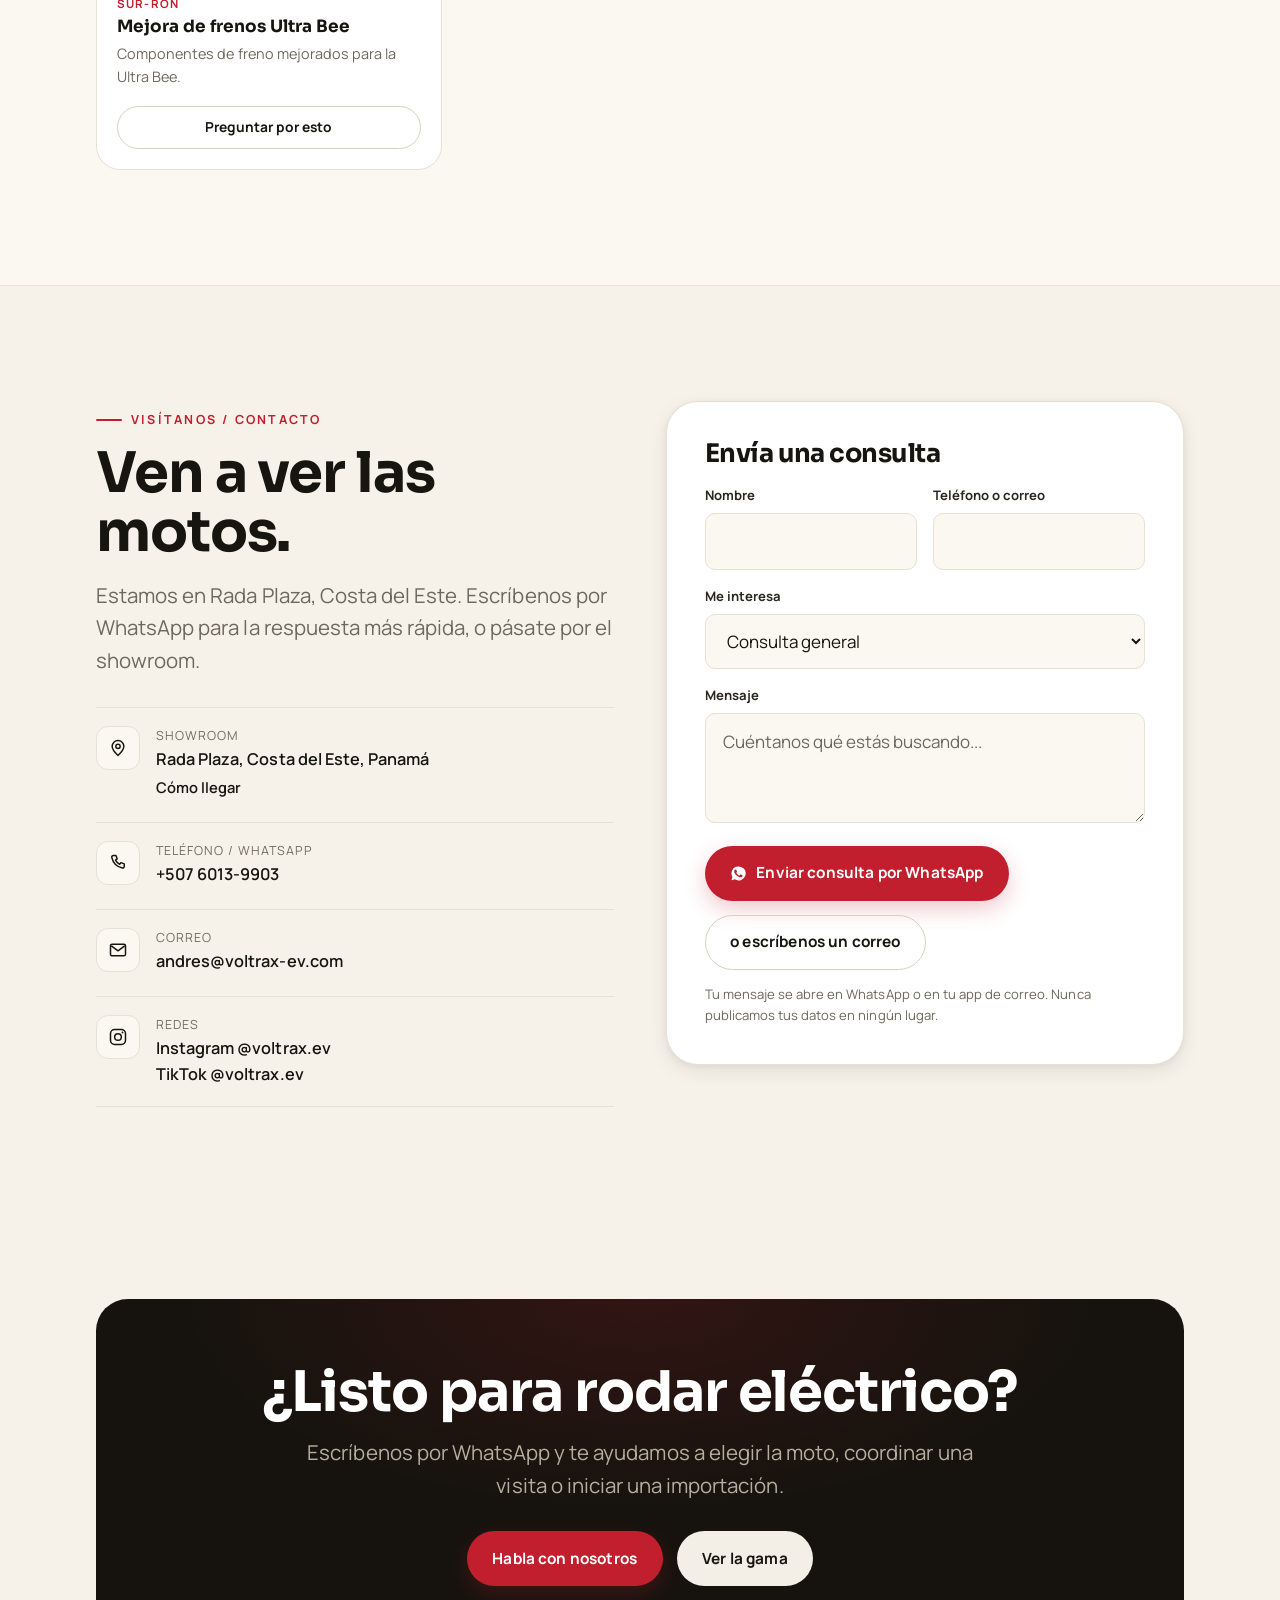
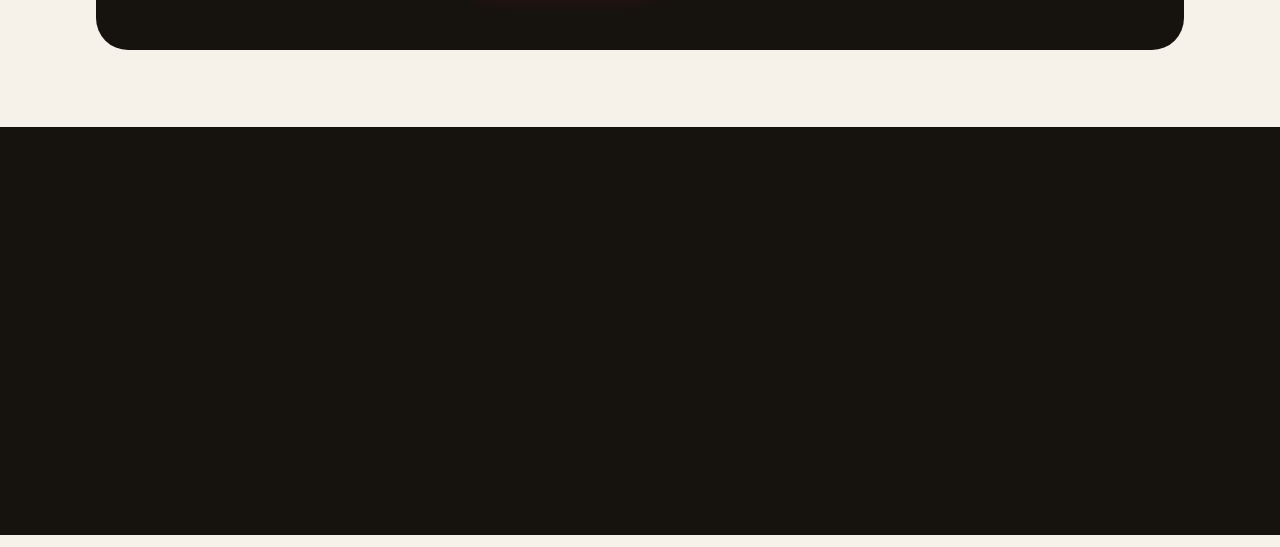
==== commit 3b27110f: "Optimize fonts, hero image, anchors and LCP on slow networks Measured on a throttled mobile profile " ====
--- a/index.html
+++ b/index.html
@@ -41,13 +41,10 @@
   <link rel="apple-touch-icon" href="assets/img/brand/favicon-180.png">
   <link rel="manifest" href="site.webmanifest">
 
-  <link rel="preconnect" href="https://fonts.googleapis.com">
-  <link rel="preconnect" href="https://fonts.gstatic.com" crossorigin>
   <link rel="preload" as="image" href="assets/img/bikes/eride-pro-ss-3.webp"
-        imagesrcset="assets/img/bikes/eride-pro-ss-3@500.webp 500w, assets/img/bikes/eride-pro-ss-3@800.webp 800w, assets/img/bikes/eride-pro-ss-3.webp 1400w"
-        imagesizes="(max-width: 900px) 92vw, 46vw" fetchpriority="high">
-  <link href="https://fonts.googleapis.com/css2?family=Manrope:wght@400;500;600;700;800&family=Sora:wght@600;700;800&display=swap" rel="stylesheet">
-  <link rel="stylesheet" href="assets/css/styles.css?v=15">
+        imagesrcset="assets/img/bikes/eride-pro-ss-3@500.webp 500w, assets/img/bikes/eride-pro-ss-3@800.webp 800w, assets/img/bikes/eride-pro-ss-3@1000.webp 1000w, assets/img/bikes/eride-pro-ss-3.webp 1400w"
+        imagesizes="(max-width: 900px) min(92vw, 460px), min(46vw, 500px)" fetchpriority="high">
+  <link rel="stylesheet" href="assets/css/styles.css?v=16">
 
   <script type="application/ld+json">
   {
@@ -193,8 +190,9 @@
           <img class="hero-bike" src="assets/img/bikes/eride-pro-ss-3.webp"
                srcset="assets/img/bikes/eride-pro-ss-3@500.webp 500w,
                        assets/img/bikes/eride-pro-ss-3@800.webp 800w,
+                       assets/img/bikes/eride-pro-ss-3@1000.webp 1000w,
                        assets/img/bikes/eride-pro-ss-3.webp 1400w"
-               sizes="(max-width: 900px) 92vw, 46vw"
+               sizes="(max-width: 900px) min(92vw, 460px), min(46vw, 500px)"
                alt="E Ride Pro SS 3.0 electric off-road motorcycle" fetchpriority="high" width="1200" height="770">
         </div>
       </div>
@@ -495,8 +493,8 @@
     </div>
   </div>
 
-  <script src="assets/js/data.js?v=15"></script>
-  <script src="assets/js/i18n.js?v=15"></script>
-  <script src="assets/js/app.js?v=15"></script>
+  <script src="assets/js/data.js?v=16"></script>
+  <script src="assets/js/i18n.js?v=16"></script>
+  <script src="assets/js/app.js?v=16"></script>
 </body>
 </html>
--- a/assets/css/styles.css
+++ b/assets/css/styles.css
@@ -2,6 +2,28 @@
    Voltrax EV — Design System
    Premium, warm-neutral, motorcycle-first. Inspired by Apple / Porsche / Arc.
    ========================================================================== */
+
+/* ------------------------------------------------------------------ fonts */
+/* self-hosted variable fonts (Latin subset, covers Spanish): no third-party
+   connections before first paint. Deliberately not preloaded: on a thin
+   connection the preload competed with the CSS and delayed first paint
+   ~150ms, and the metric-matched fallbacks below make a late swap harmless. */
+@font-face { font-family: "Manrope"; font-style: normal; font-weight: 200 800; font-display: swap;
+  src: url("../fonts/manrope-latin.woff2") format("woff2"); unicode-range: U+0000-00FF, U+0131, U+0152-0153, U+02BB-02BC, U+02C6, U+02DA, U+02DC, U+0304, U+0308, U+0329, U+2000-206F, U+20AC, U+2122, U+2191, U+2193, U+2212, U+2215, U+FEFF, U+FFFD; }
+@font-face { font-family: "Sora"; font-style: normal; font-weight: 400 800; font-display: swap;
+  src: url("../fonts/sora-latin.woff2") format("woff2"); unicode-range: U+0000-00FF, U+0131, U+0152-0153, U+02BB-02BC, U+02C6, U+02DA, U+02DC, U+0304, U+0308, U+0329, U+2000-206F, U+20AC, U+2122, U+2191, U+2193, U+2212, U+2215, U+FEFF, U+FFFD; }
+/* metric-matched fallbacks: text keeps its width and line breaks if the real
+   font arrives late, so the swap doesn't shift the layout. Overrides are
+   computed from each font's Spanish-weighted average glyph width vs Arial. */
+@font-face { font-family: "Manrope Fallback"; font-weight: 200 500;
+  src: local("Arial"), local("ArialMT"), local("Helvetica Neue"), local("Helvetica"), local("Roboto");
+  size-adjust: 103.21%; ascent-override: 103.28%; descent-override: 29.07%; line-gap-override: 0%; }
+@font-face { font-family: "Manrope Fallback"; font-weight: 600 800;
+  src: local("Arial Bold"), local("Arial-BoldMT"), local("Helvetica Neue Bold"), local("Helvetica Bold"), local("Roboto Bold");
+  size-adjust: 100.80%; ascent-override: 105.75%; descent-override: 29.76%; line-gap-override: 0%; }
+@font-face { font-family: "Sora Fallback"; font-weight: 400 800;
+  src: local("Arial Bold"), local("Arial-BoldMT"), local("Helvetica Neue Bold"), local("Helvetica Bold"), local("Roboto Bold");
+  size-adjust: 107.41%; ascent-override: 90.31%; descent-override: 27.00%; line-gap-override: 0%; }
 
 :root {
   color-scheme: light;
@@ -57,8 +79,8 @@
   --r-pill: 999px;
 
   /* Type */
-  --font-display: "Sora", ui-sans-serif, system-ui, -apple-system, "Segoe UI", sans-serif;
-  --font-body: "Manrope", ui-sans-serif, system-ui, -apple-system, "Segoe UI", Roboto, sans-serif;
+  --font-display: "Sora", "Sora Fallback", ui-sans-serif, system-ui, -apple-system, "Segoe UI", sans-serif;
+  --font-body: "Manrope", "Manrope Fallback", ui-sans-serif, system-ui, -apple-system, "Segoe UI", Roboto, sans-serif;
 
   /* Layout */
   --container: 1200px;
@@ -168,7 +190,7 @@
   padding: .92em 1.6em; border-radius: var(--r-pill);
   font-family: var(--font-body); font-weight: 700; font-size: .96rem; letter-spacing: .01em;
   transition: transform .35s var(--ease), background-color .3s var(--ease), box-shadow .35s var(--ease), color .3s var(--ease), border-color .3s var(--ease);
-  will-change: transform; border: 1.5px solid transparent; text-align: center;
+  border: 1.5px solid transparent; text-align: center;
 }
 .btn svg { width: 1.1em; height: 1.1em; flex: none; }
 .btn--primary { background: var(--red); color: #fff; box-shadow: 0 8px 22px rgba(194,31,46,.24); }
@@ -602,8 +624,9 @@
 }
 
 /* ============================================ render-cost trim (perf only) */
-.section, .marquee, .site-footer { content-visibility: auto; contain-intrinsic-size: auto 600px; }
-.hero, .page-hero { content-visibility: visible; }
+/* only on blocks nothing links into: skipped sections get a guessed height,
+   which made #anchor jumps (quick nav → #contact) land 1000px+ off target */
+.marquee, .site-footer { content-visibility: auto; contain-intrinsic-size: auto 600px; }
 
 /* ===================================================== quick section nav */
 /* keep anchored sections clear of the sticky header */
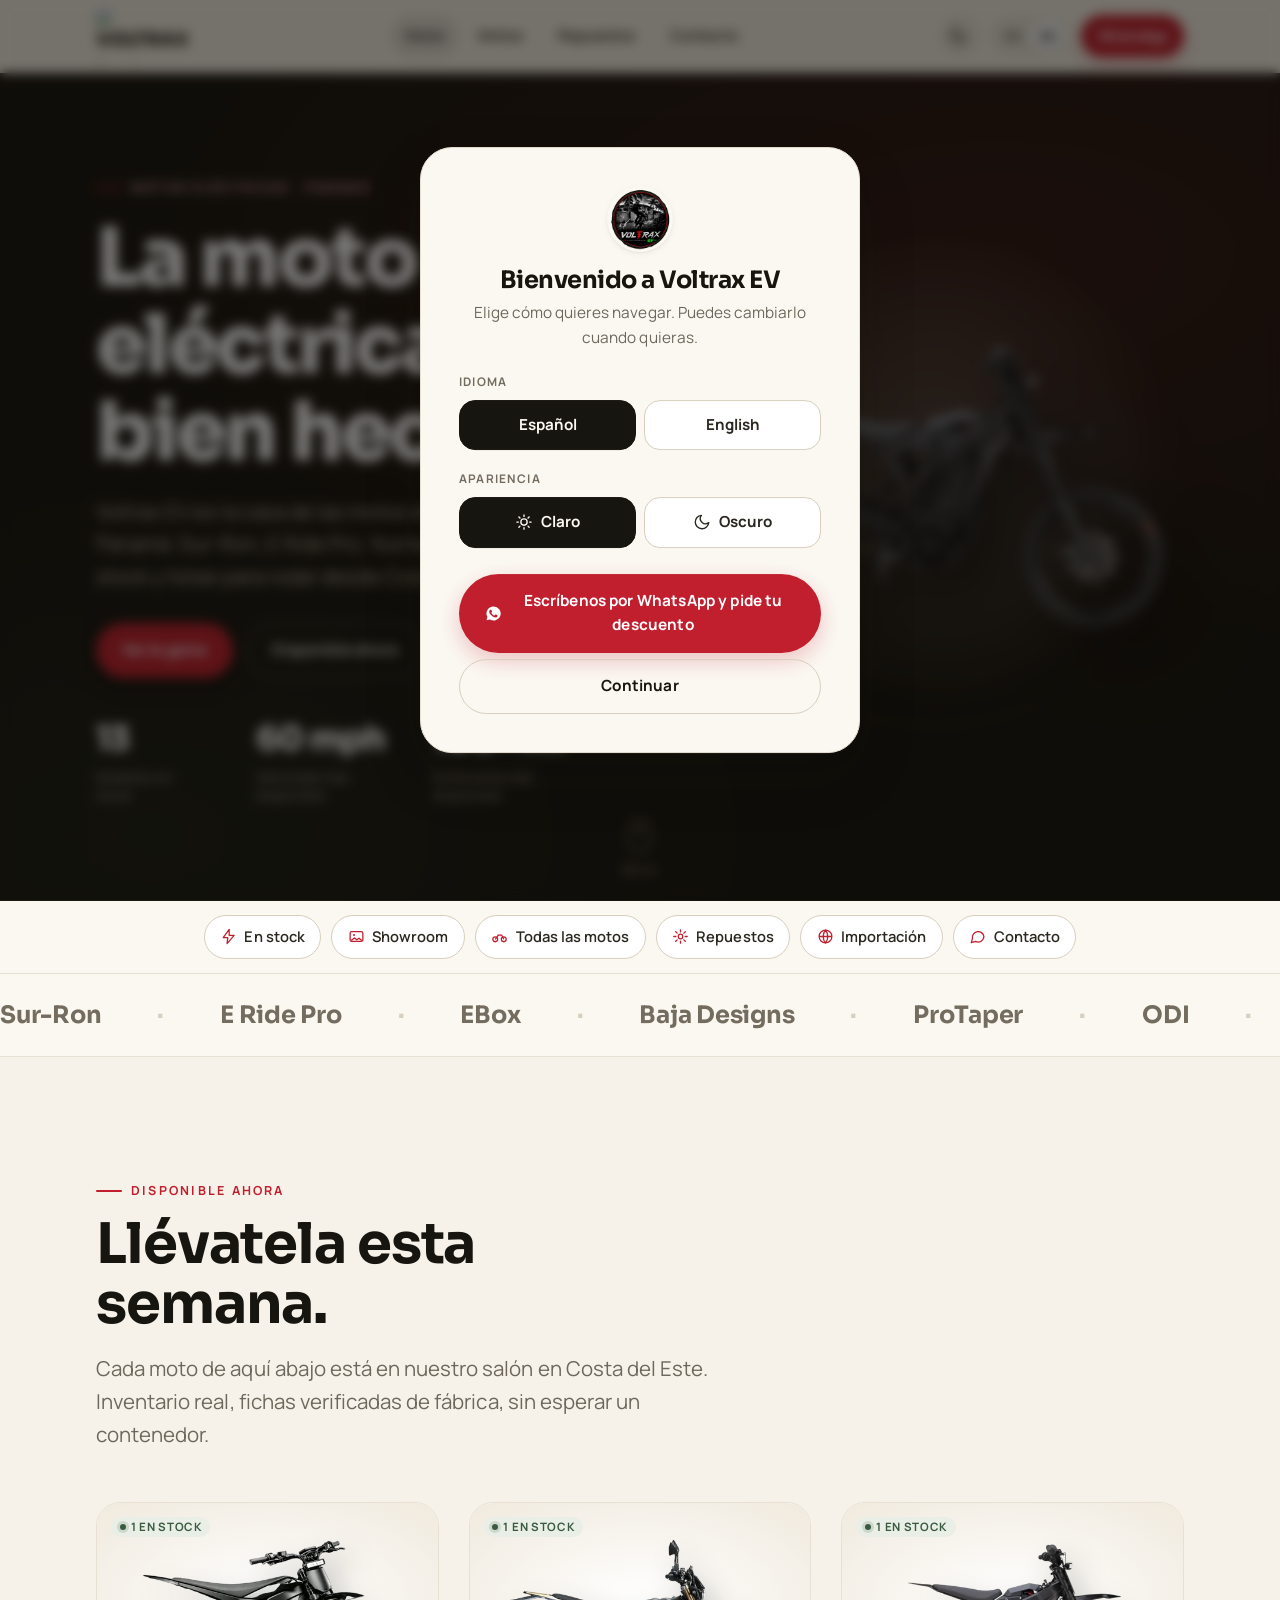
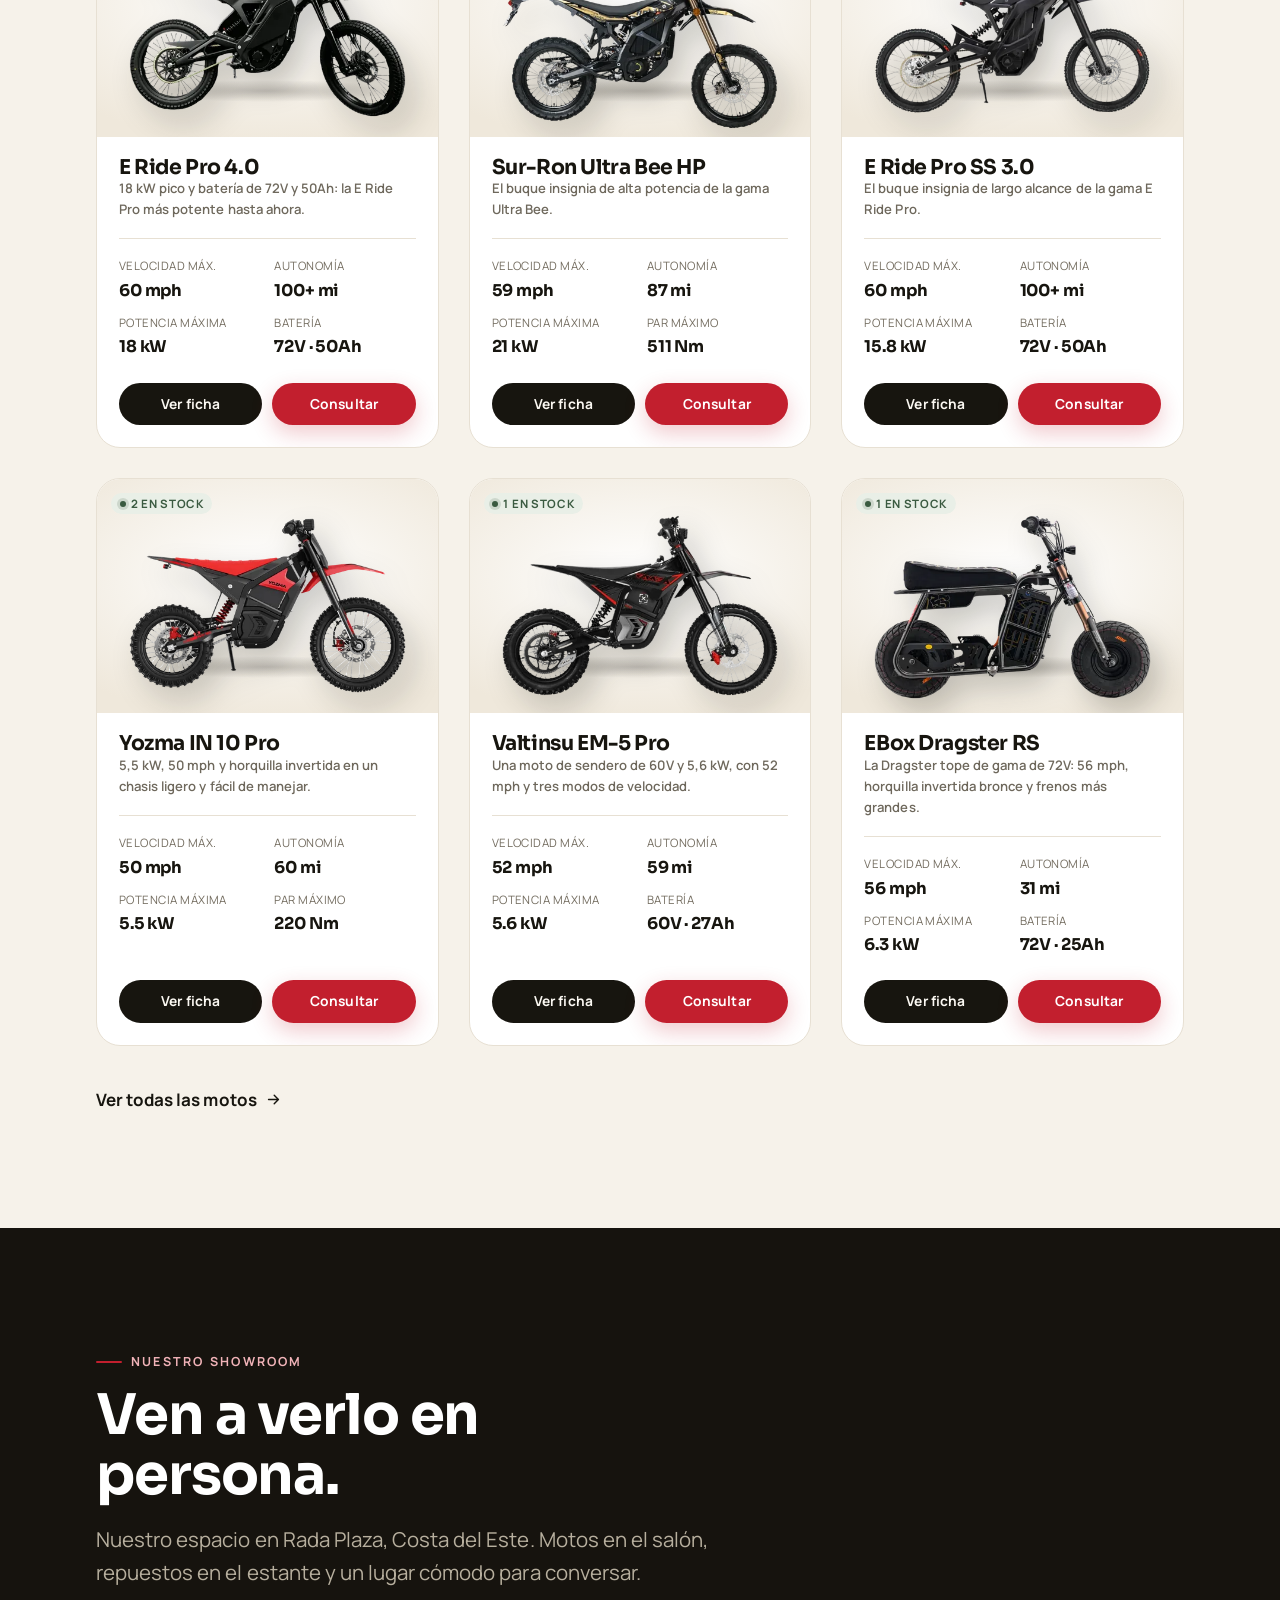
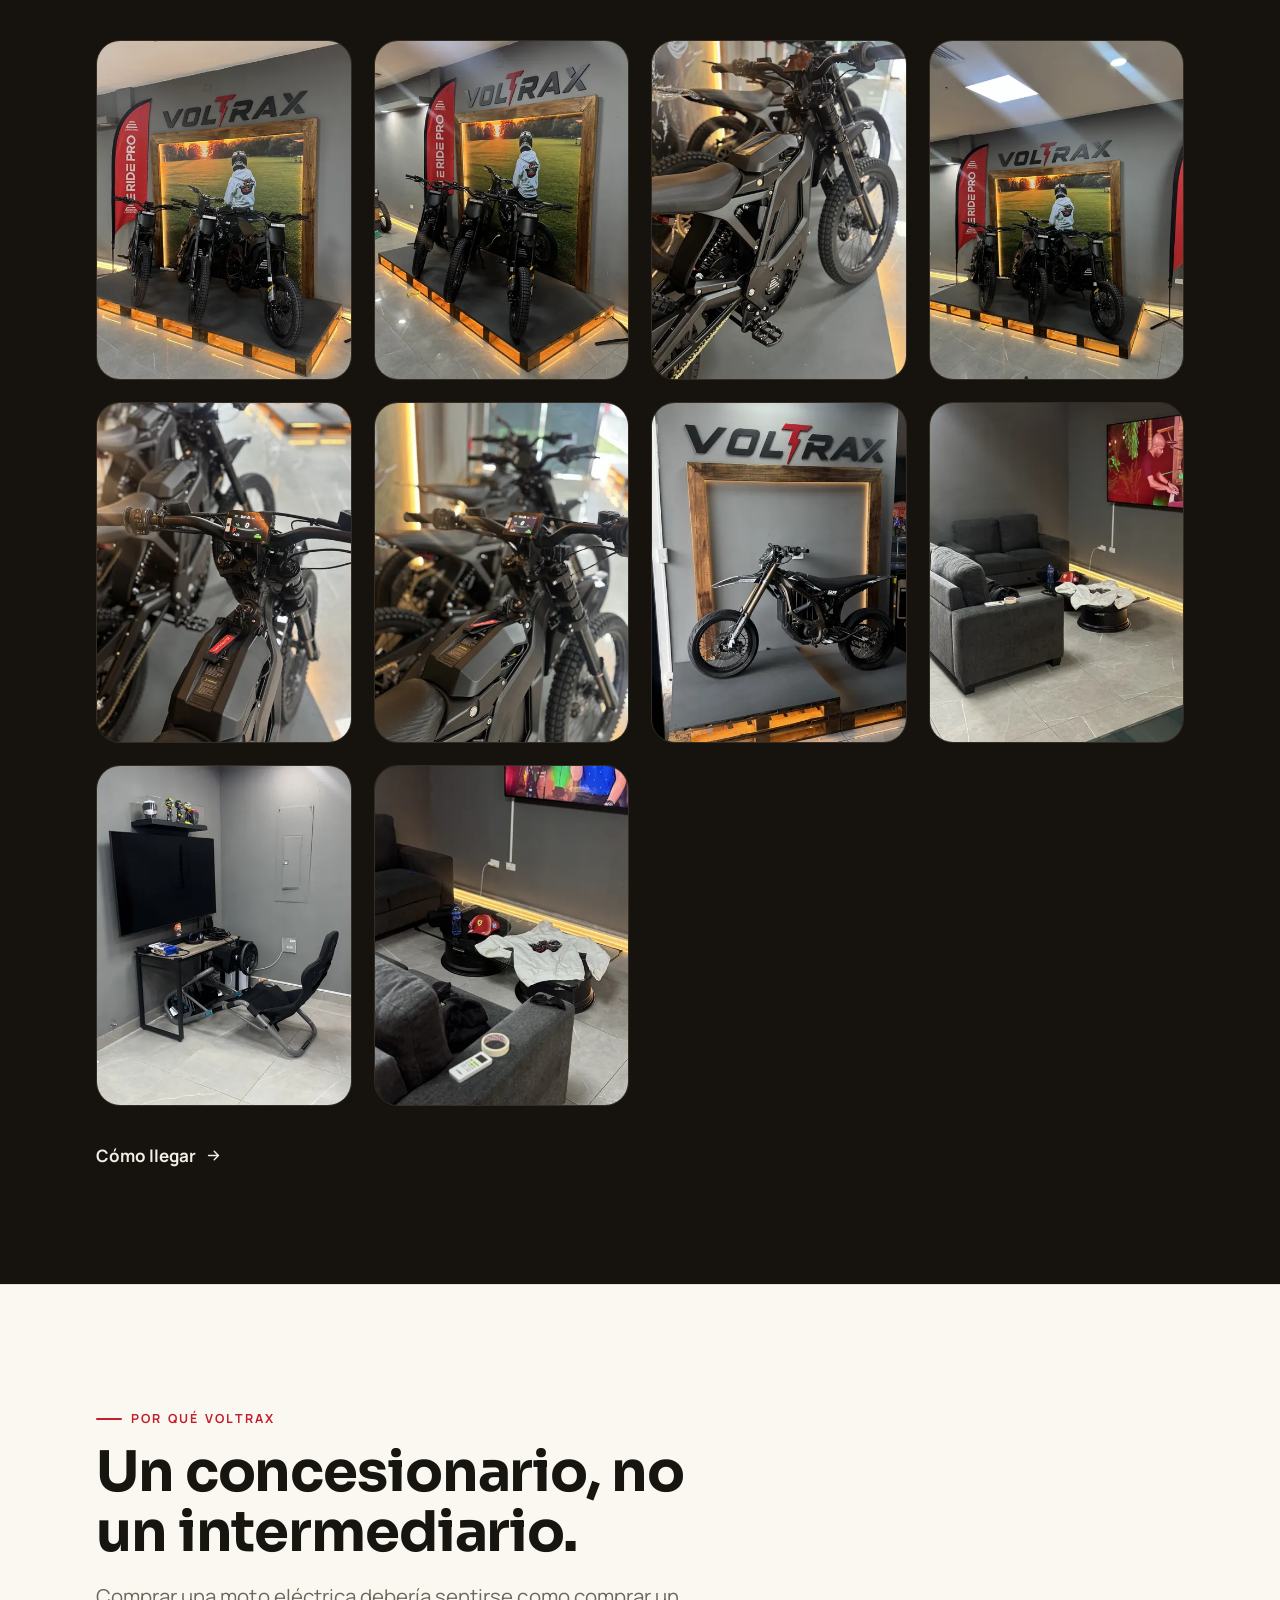
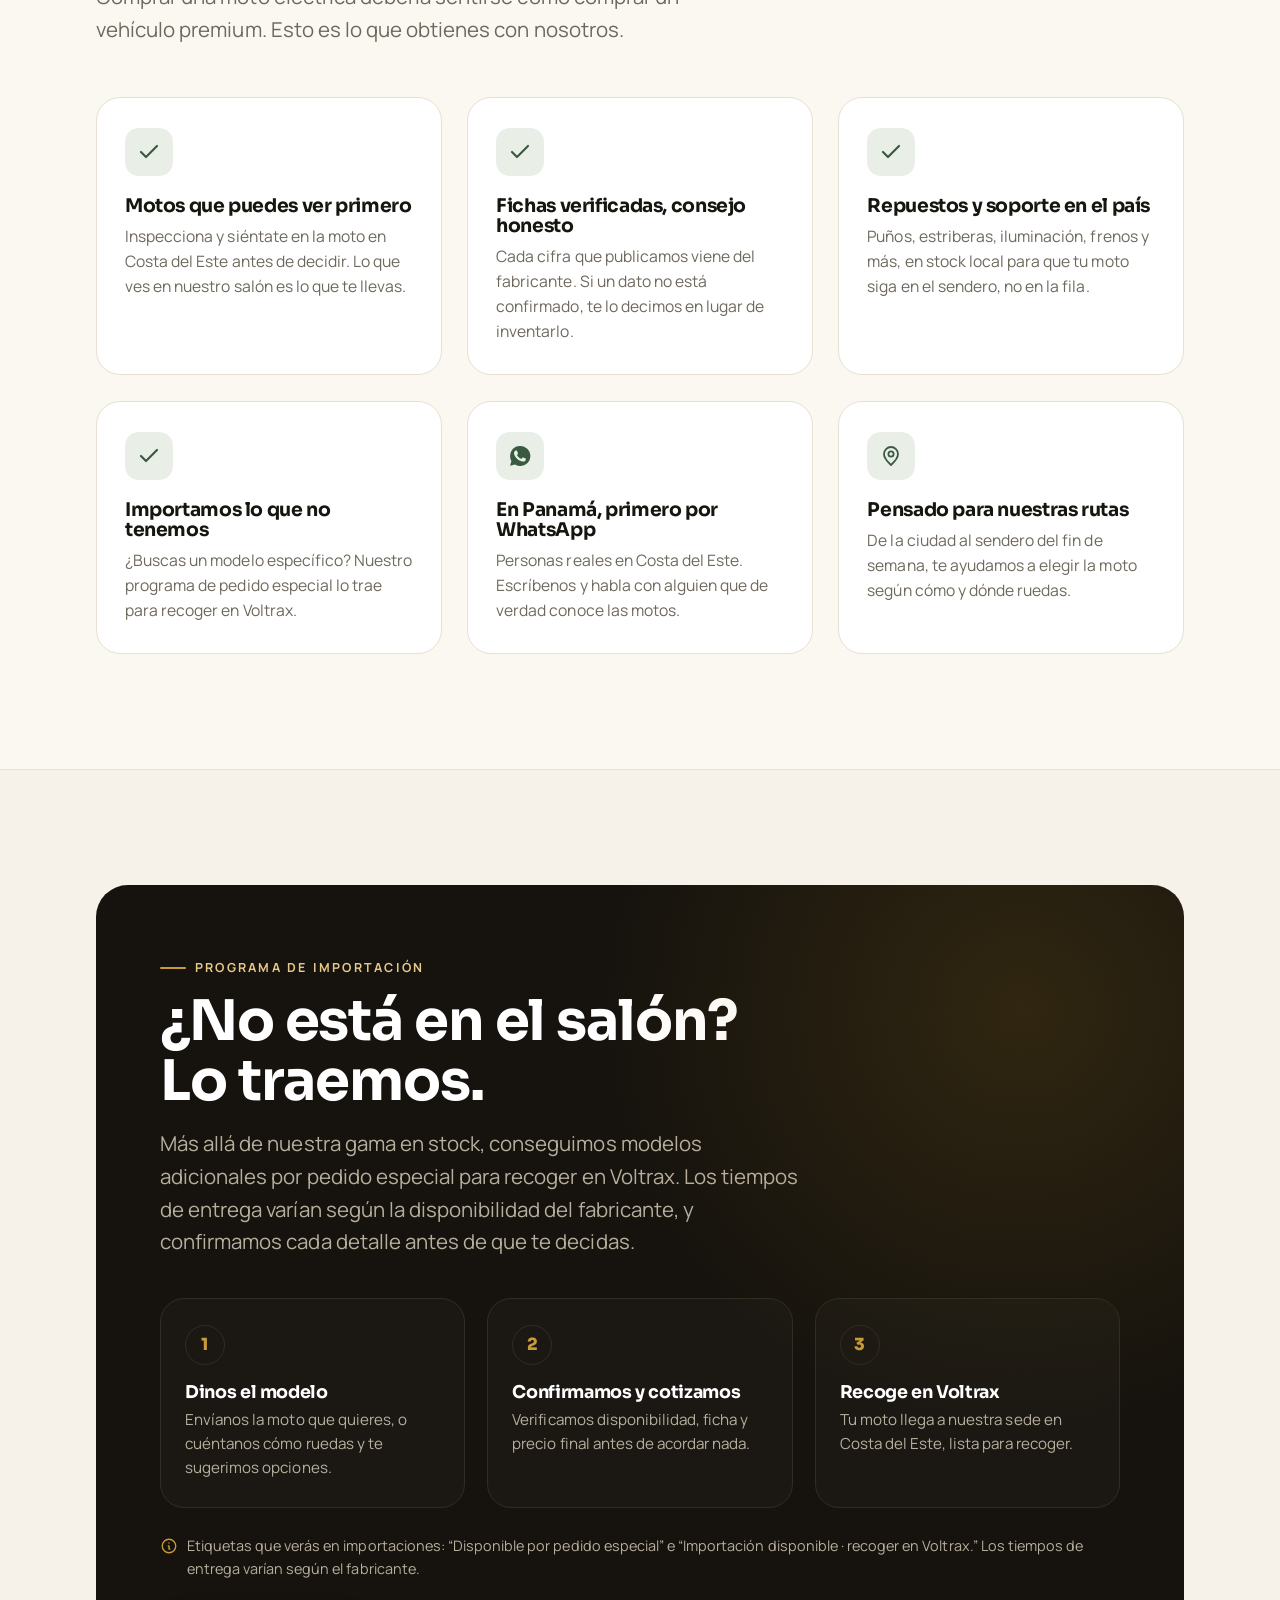
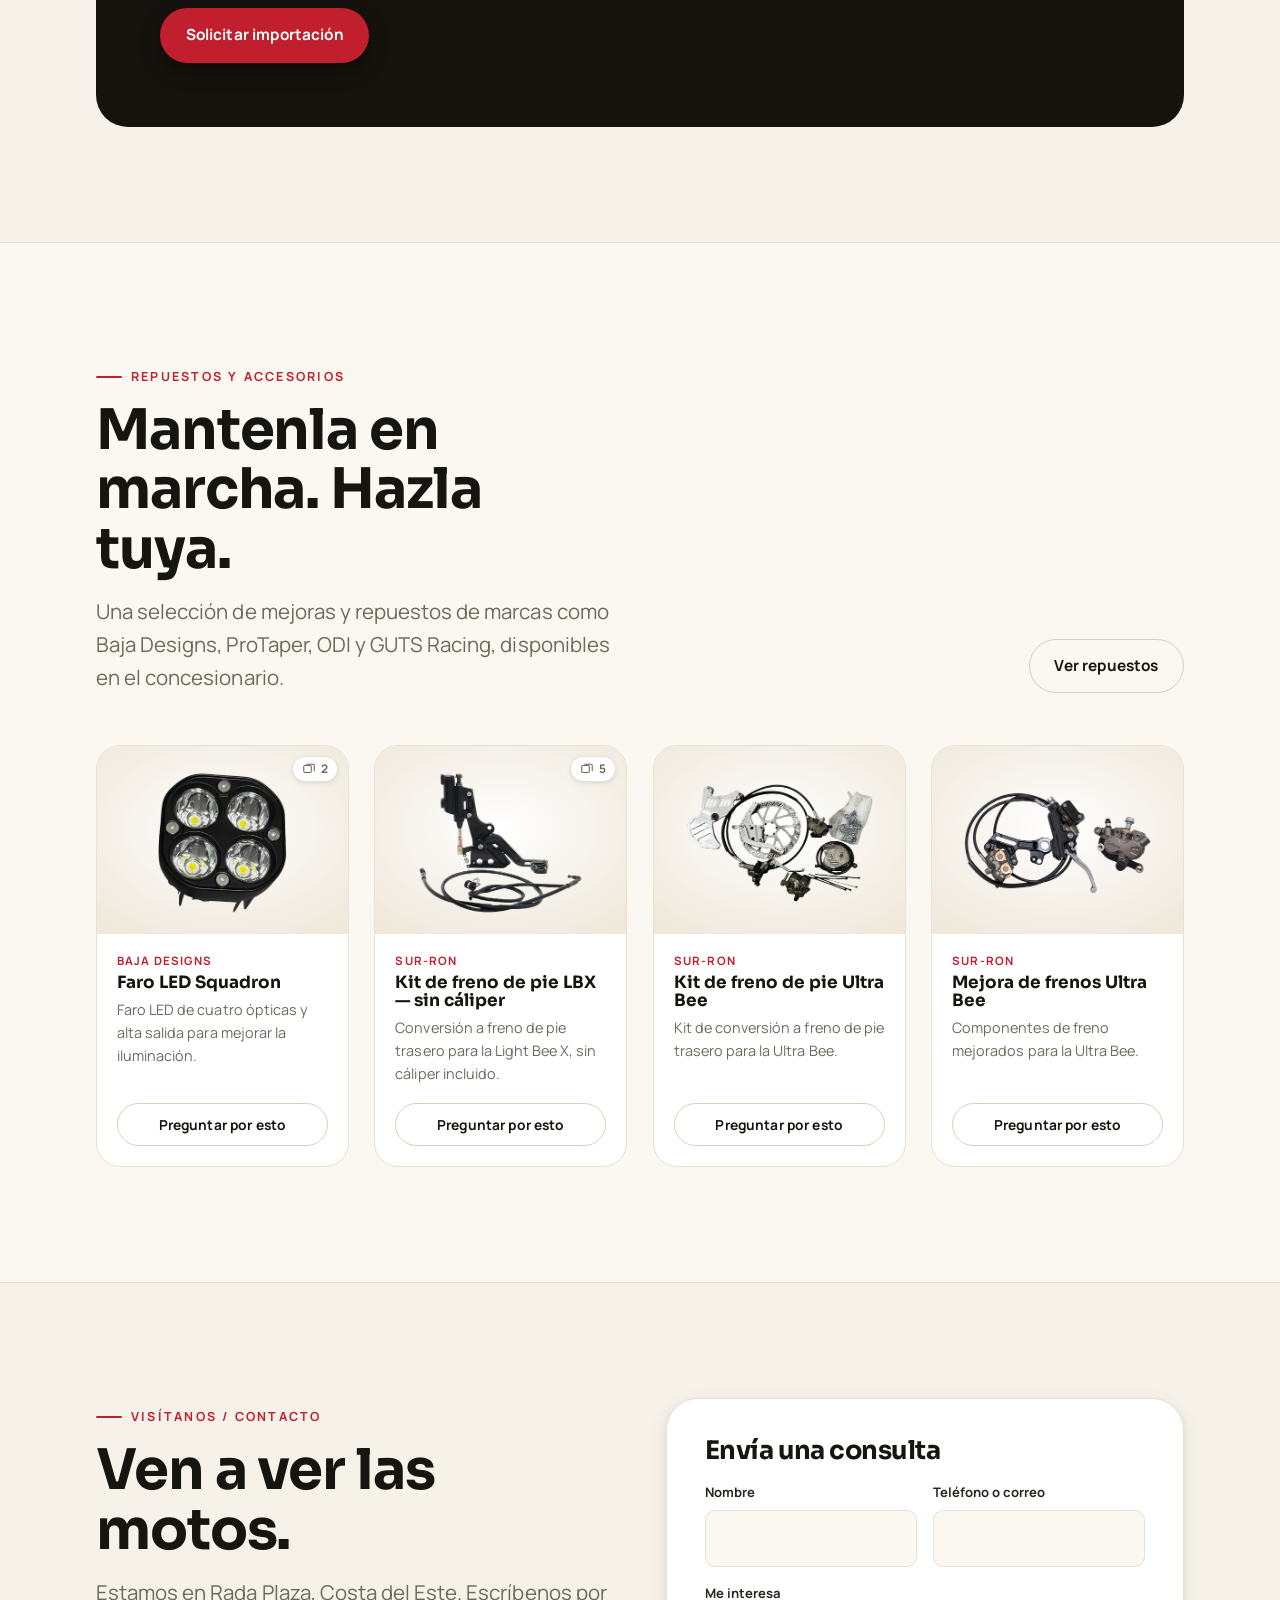
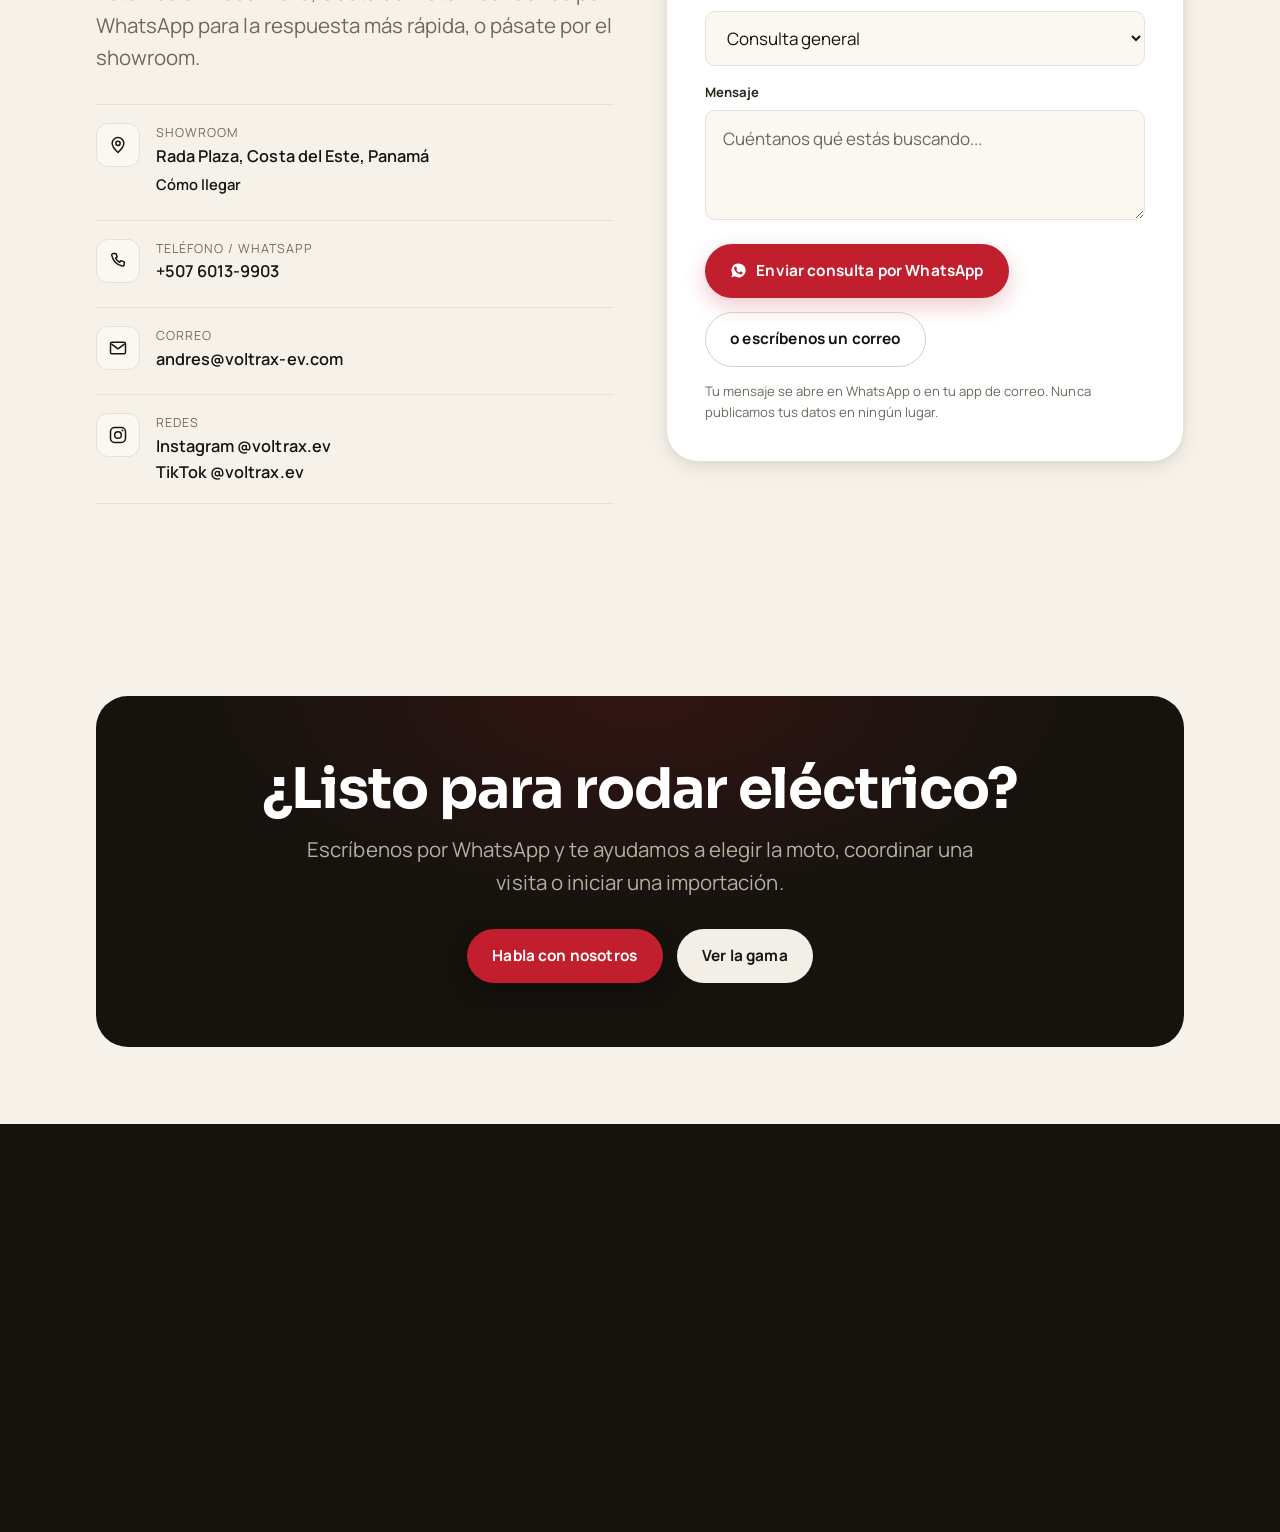
==== commit 795e3683: "Polish: detail modal photo, hero stats, parts teaser, CTA shadow - Desktop bike modal: the photo col" ====
--- a/index.html
+++ b/index.html
@@ -44,7 +44,7 @@
   <link rel="preload" as="image" href="assets/img/bikes/eride-pro-ss-3.webp"
         imagesrcset="assets/img/bikes/eride-pro-ss-3@500.webp 500w, assets/img/bikes/eride-pro-ss-3@800.webp 800w, assets/img/bikes/eride-pro-ss-3@1000.webp 1000w, assets/img/bikes/eride-pro-ss-3.webp 1400w"
         imagesizes="(max-width: 900px) min(92vw, 460px), min(46vw, 500px)" fetchpriority="high">
-  <link rel="stylesheet" href="assets/css/styles.css?v=16">
+  <link rel="stylesheet" href="assets/css/styles.css?v=17">
 
   <script type="application/ld+json">
   {
@@ -493,8 +493,8 @@
     </div>
   </div>
 
-  <script src="assets/js/data.js?v=16"></script>
-  <script src="assets/js/i18n.js?v=16"></script>
-  <script src="assets/js/app.js?v=16"></script>
+  <script src="assets/js/data.js?v=17"></script>
+  <script src="assets/js/i18n.js?v=17"></script>
+  <script src="assets/js/app.js?v=17"></script>
 </body>
 </html>
--- a/assets/css/styles.css
+++ b/assets/css/styles.css
@@ -70,6 +70,10 @@
   --shadow-md: 0 6px 20px rgba(23,21,15,.08), 0 2px 6px rgba(23,21,15,.05);
   --shadow-lg: 0 24px 60px rgba(23,21,15,.14), 0 8px 20px rgba(23,21,15,.08);
   --shadow-bike: 34px 40px 44px rgba(20,16,10,.28);
+  /* primary CTA lift: red-tinted on light surfaces only; on dark ones a red
+     blur reads as a glow, so those surfaces remap it to a neutral shadow */
+  --shadow-primary: 0 8px 22px rgba(194,31,46,.24);
+  --shadow-primary-hover: 0 14px 30px rgba(194,31,46,.30);
 
   /* Geometry */
   --r-sm: 10px;
@@ -122,6 +126,11 @@
   --shadow-md: 0 6px 20px rgba(0,0,0,.45);
   --shadow-lg: 0 24px 60px rgba(0,0,0,.55);
 }
+:root[data-theme="dark"], .hero, .page-hero, .stage-dark, .import, .cta-band,
+.showroom-band, .site-footer {
+  --shadow-primary: 0 8px 20px rgba(0,0,0,.35);
+  --shadow-primary-hover: 0 12px 28px rgba(0,0,0,.45);
+}
 /* smooth theme transition */
 body, .site-header, .bike-card, .part-card, .adv-card, .card-form, .field input,
 .field select, .field textarea, .chip, .filters, .marquee { transition: background-color .35s var(--ease), border-color .35s var(--ease), color .35s var(--ease); }
@@ -193,8 +202,8 @@
   border: 1.5px solid transparent; text-align: center;
 }
 .btn svg { width: 1.1em; height: 1.1em; flex: none; }
-.btn--primary { background: var(--red); color: #fff; box-shadow: 0 8px 22px rgba(194,31,46,.24); }
-.btn--primary:hover { background: var(--red-deep); transform: translateY(-2px); box-shadow: 0 14px 30px rgba(194,31,46,.30); }
+.btn--primary { background: var(--red); color: #fff; box-shadow: var(--shadow-primary); }
+.btn--primary:hover { background: var(--red-deep); transform: translateY(-2px); box-shadow: var(--shadow-primary-hover); }
 .btn--dark { background: var(--ink); color: var(--cream-2); }
 .btn--dark:hover { background: var(--ink-soft); transform: translateY(-2px); box-shadow: var(--shadow-md); }
 .btn--ghost { background: transparent; color: var(--ink); border-color: var(--line-strong); }
@@ -290,9 +299,9 @@
 .hero-stage .disc { position: absolute; width: 78%; aspect-ratio: 1; border-radius: 50%; border: 1px solid var(--char-line); }
 .hero-stage .disc.d2 { width: 96%; opacity: .6; }
 .hero-bike { position: relative; z-index: 2; width: 100%; filter: drop-shadow(28px 30px 30px rgba(0,0,0,.55)); }
-.hero-stats { display: flex; gap: clamp(20px, 4vw, 48px); margin-top: 34px; flex-wrap: wrap; }
-.hero-stat .n { font-family: var(--font-display); font-weight: 800; font-size: clamp(1.5rem, 3vw, 2.1rem); color: #fff; letter-spacing: -.03em; }
-.hero-stat .l { font-size: .82rem; color: var(--on-char-mut); letter-spacing: .04em; }
+.hero-stats { display: grid; grid-template-columns: repeat(3, auto); justify-content: start; column-gap: clamp(20px, 4vw, 48px); margin-top: 34px; }
+.hero-stat .n { font-family: var(--font-display); font-weight: 800; font-size: clamp(1.5rem, 3vw, 2.1rem); color: #fff; letter-spacing: -.03em; white-space: nowrap; }
+.hero-stat .l { font-size: .82rem; color: var(--on-char-mut); letter-spacing: .04em; max-width: 14ch; line-height: 1.35; margin-top: 4px; }
 .hero-scroll { position: absolute; bottom: 22px; left: 50%; transform: translateX(-50%); z-index: 3; color: var(--on-char-mut); font-size: .72rem; letter-spacing: .18em; text-transform: uppercase; display: flex; flex-direction: column; align-items: center; gap: 8px; }
 .hero-scroll .mouse { width: 22px; height: 34px; border: 1.5px solid var(--on-char-mut); border-radius: 12px; position: relative; }
 .hero-scroll .mouse::after { content: ""; position: absolute; top: 6px; left: 50%; transform: translateX(-50%); width: 3px; height: 6px; border-radius: 2px; background: var(--on-char-mut); animation: mouse 1.8s var(--ease) infinite; }
@@ -481,6 +490,9 @@
 
 /* ============================================================== parts grid */
 .parts-grid { display: grid; grid-template-columns: repeat(auto-fill, minmax(260px, 1fr)); gap: clamp(16px, 2vw, 26px); }
+#partsTeaserGrid { grid-template-columns: repeat(2, 1fr); }
+@media (min-width: 1024px) { #partsTeaserGrid { grid-template-columns: repeat(4, 1fr); } }
+@media (max-width: 520px) { #partsTeaserGrid { grid-template-columns: 1fr; } }
 .part-card { background: var(--paper); border: 1px solid var(--line); border-radius: var(--r-lg); overflow: hidden; transition: transform .4s var(--ease), box-shadow .4s var(--ease); display: flex; flex-direction: column; }
 .part-card:hover { transform: translateY(-5px); box-shadow: var(--shadow-md); }
 .part-card__img { aspect-ratio: 4/3; background: radial-gradient(74% 66% at 50% 44%, var(--stage-a), var(--stage-b)); display: grid; place-items: center; padding: 12px; overflow: hidden; }
@@ -689,6 +701,7 @@
   text-align: center;
 }
 .onboard.is-open .onboard__card { animation: onboardIn .4s var(--ease) both; }
+.onboard__card:focus { outline: none; }
 @keyframes onboardFade { from { opacity: 0; } to { opacity: 1; } }
 @keyframes onboardIn {
   from { opacity: 0; transform: translate(-50%, -46%) scale(.97); }
@@ -765,6 +778,13 @@
   .bike-card:active, .part-card:active { transform: scale(.99); }
 }
 
+/* two-column detail modal: the photo column would stretch to the full spec
+   table (1300px+) and centre the bike below the fold, so pin it to the
+   visible panel height instead */
+@media (min-width: 901px) {
+  .modal__panel:not(.modal--part) .modal__media { align-self: start; position: sticky; top: 0;
+    height: 100%; max-height: 90vh; max-height: 90dvh; }
+}
 /* landscape phone: photo beside the specs instead of a full screen above them */
 @media (max-width: 900px) and (orientation: landscape) and (max-height: 540px) {
   .modal__panel { width: 96vw; max-height: 94vh; max-height: 94dvh; }
